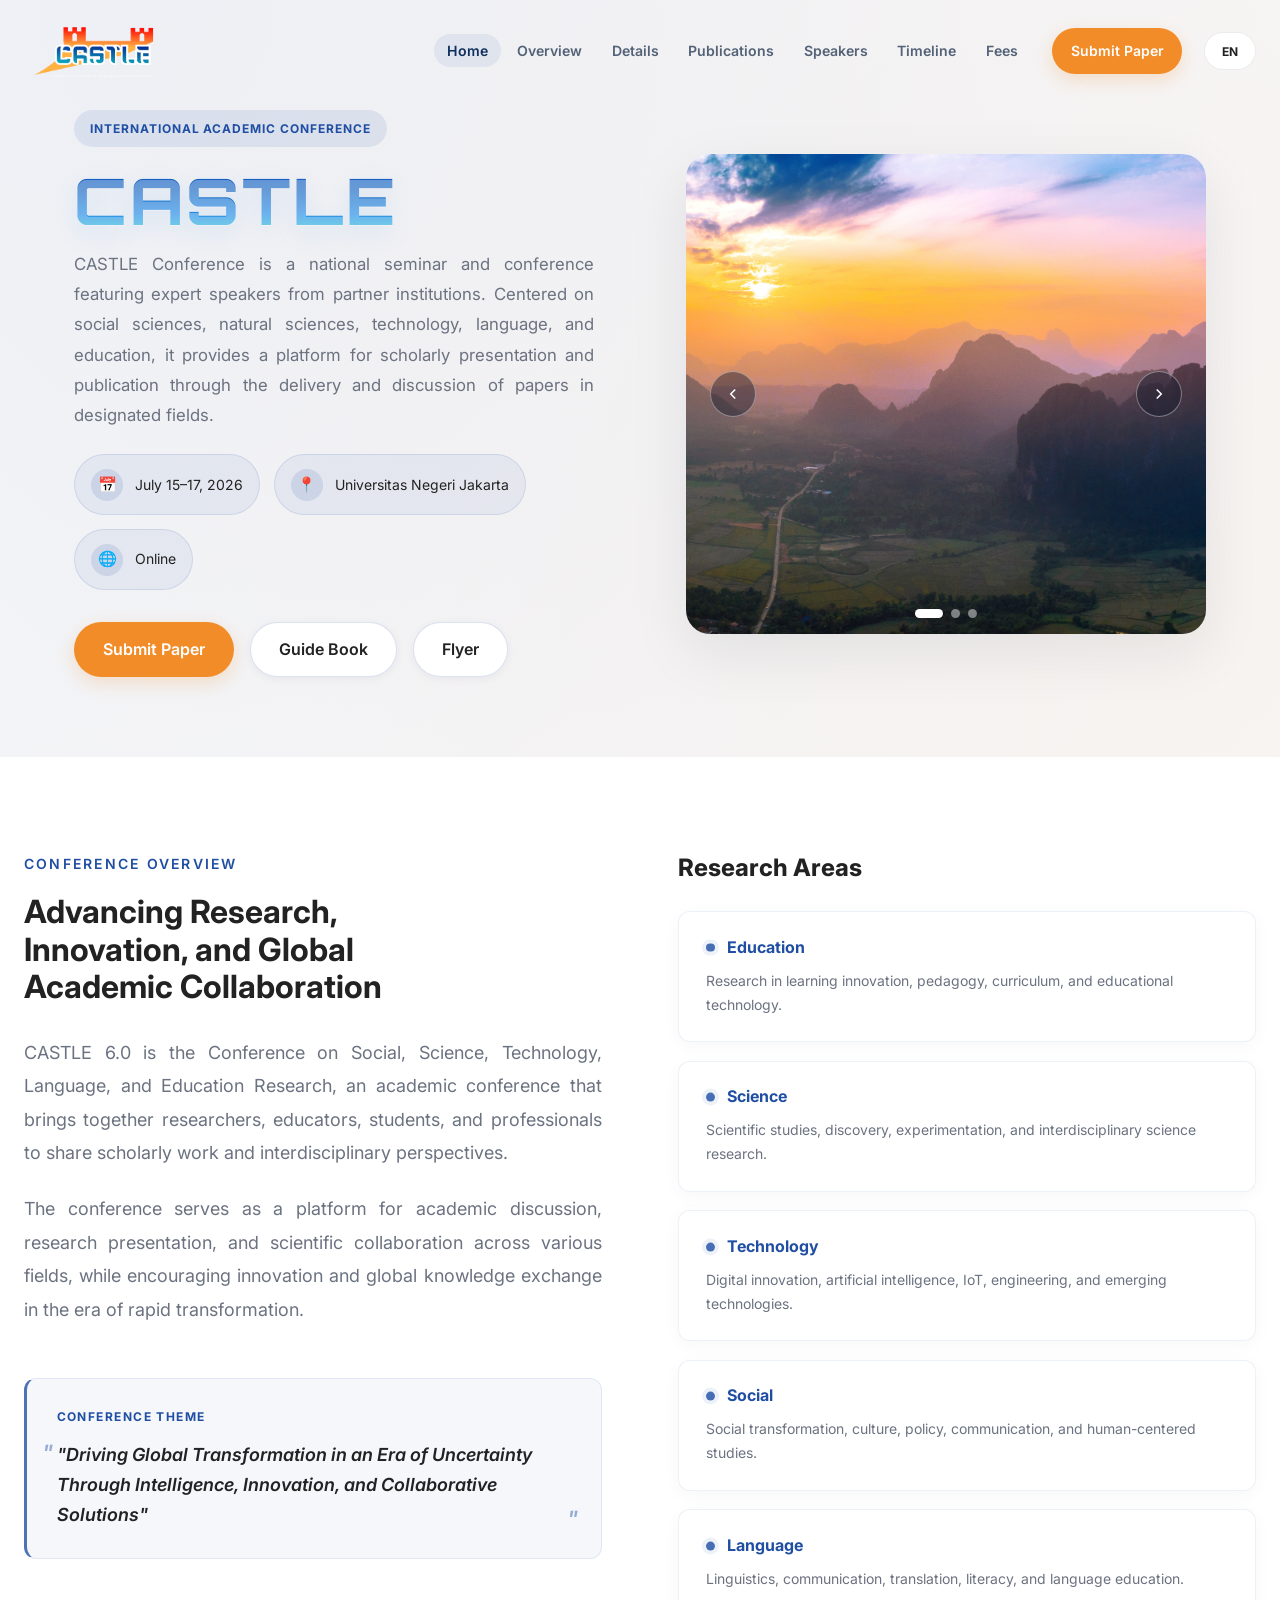
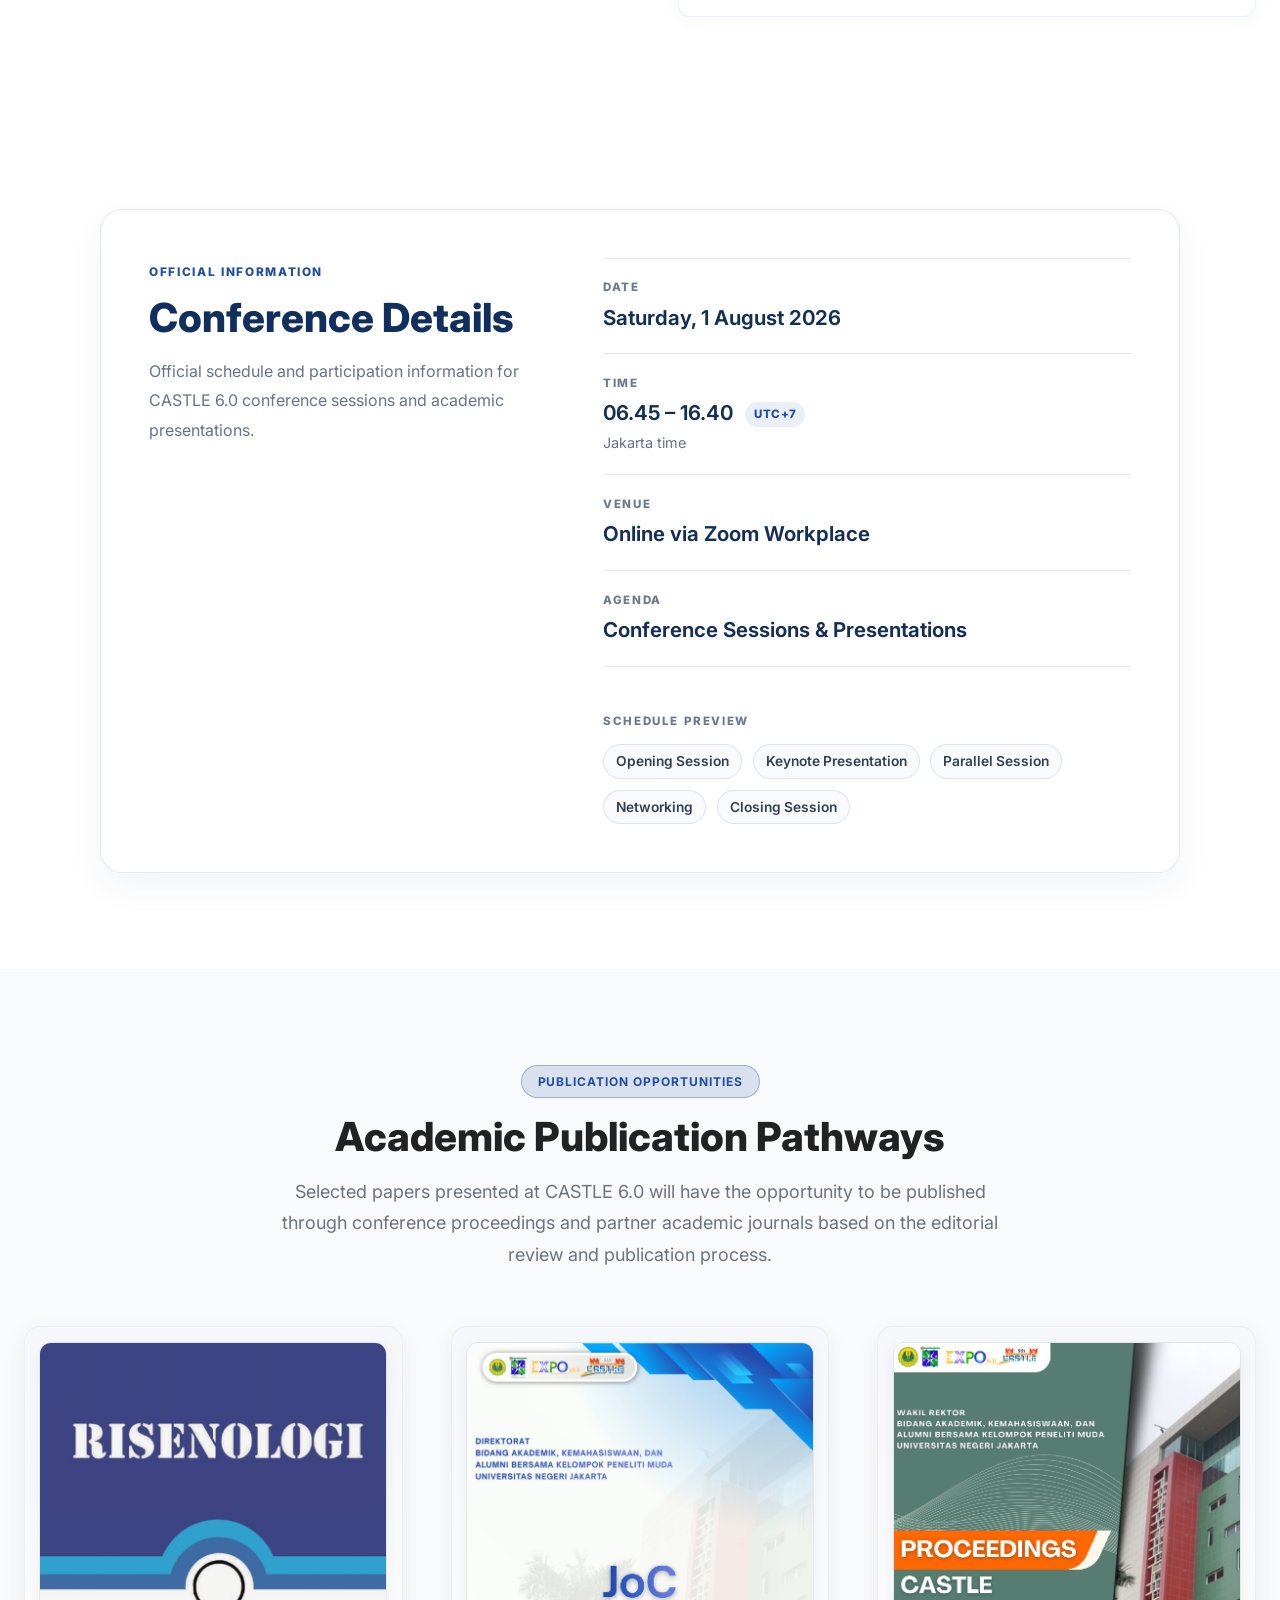
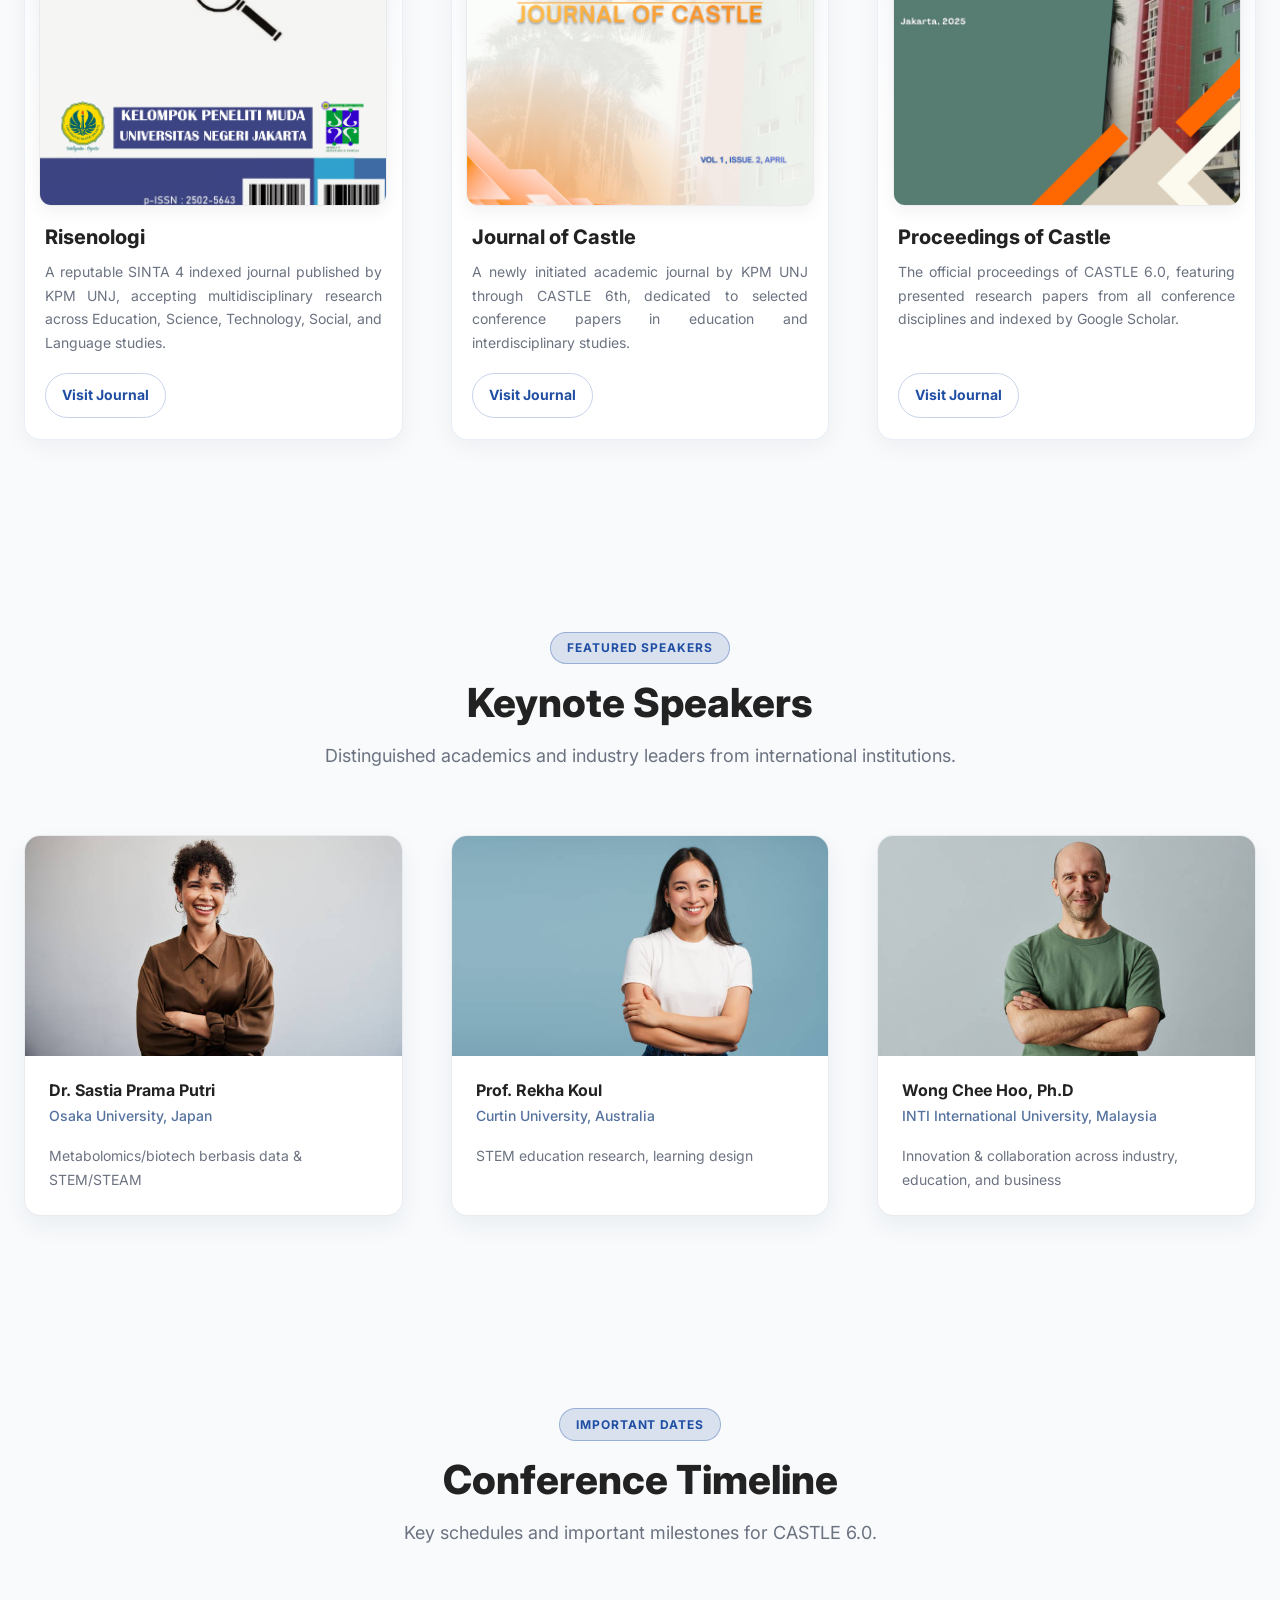
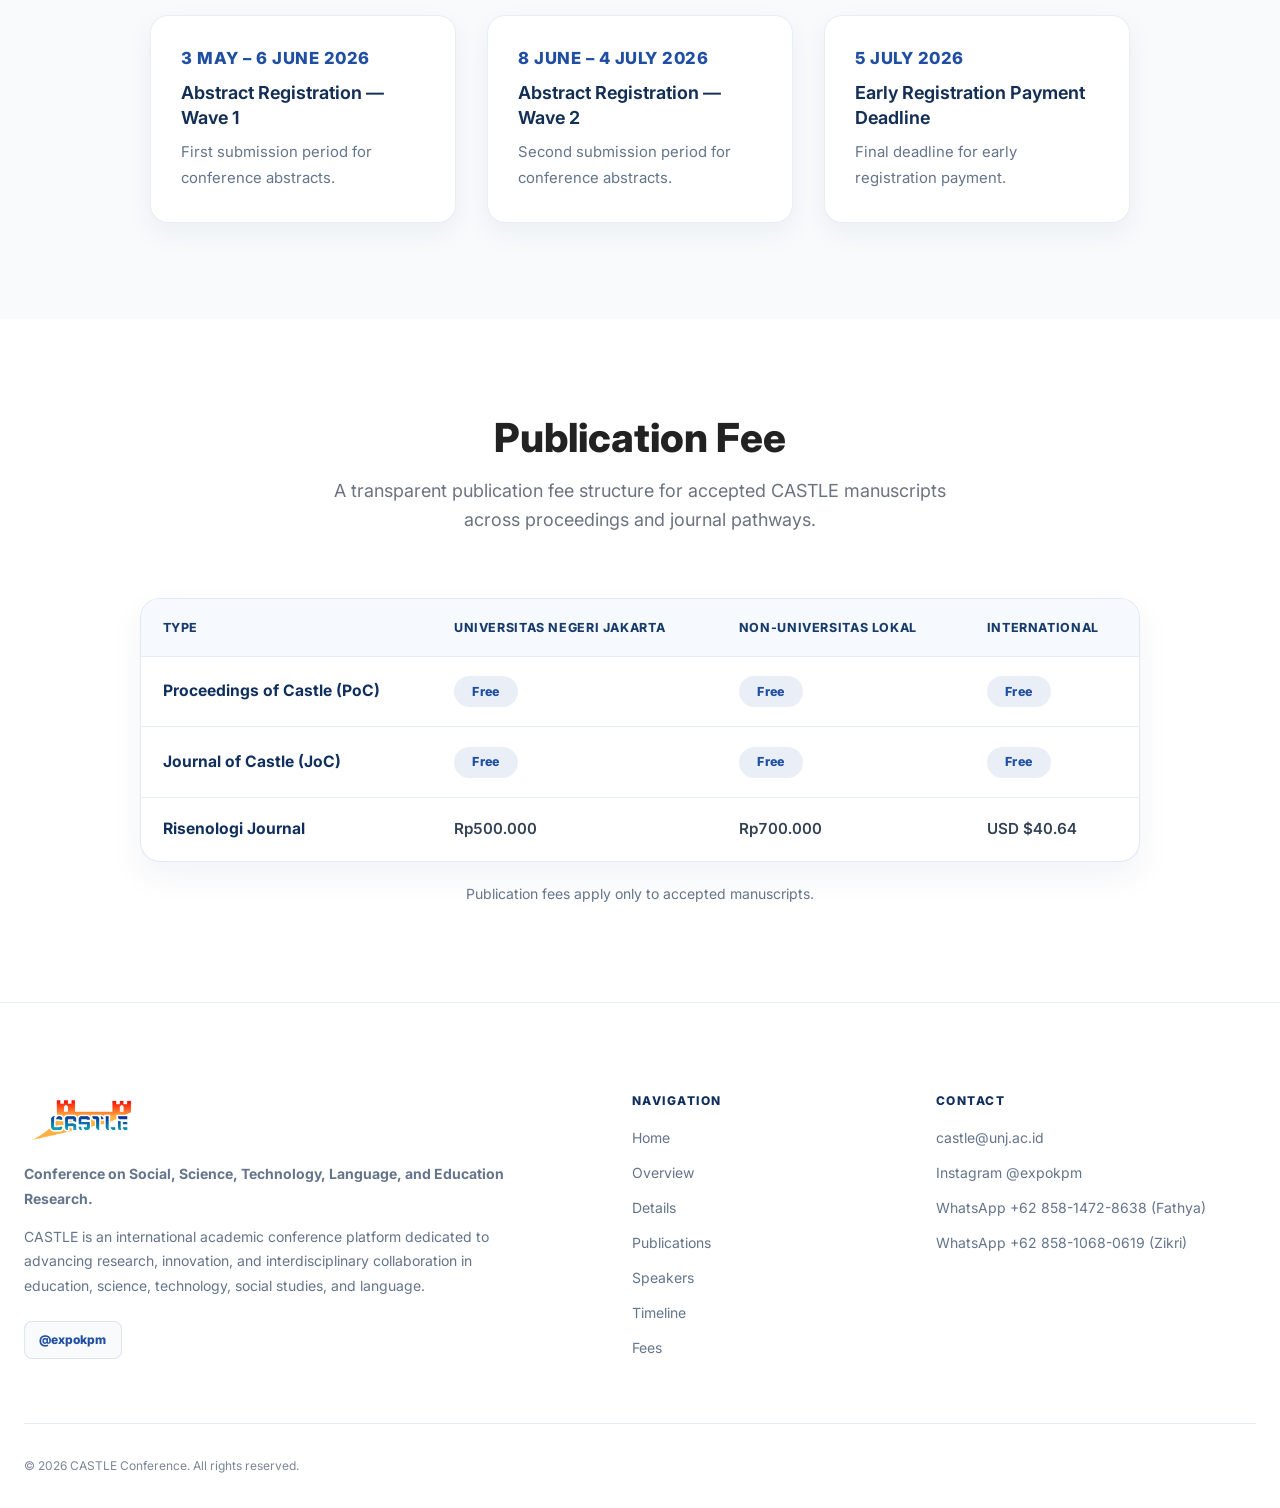
==== index.html @ 843bc326 "footer" ====
<!DOCTYPE html>
<html lang="id">
<head>
  <meta charset="UTF-8" />
  <meta name="viewport" content="width=device-width, initial-scale=1.0" />
  <meta name="description" content="KPM EXPO UNJ — Pameran Karya Mahasiswa Universitas Negeri Jakarta" data-id="KPM EXPO UNJ — Pameran Karya Mahasiswa Universitas Negeri Jakarta" data-en="KPM EXPO UNJ — Student Work Exhibition at Jakarta State University" />
  <title data-id="CASTLE" data-en="CASTLE">CASTLE</title>
  <link rel="stylesheet" href="assets/css/style.css" />
  <!-- Google Fonts: Inter -->
  <link rel="preconnect" href="https://fonts.googleapis.com" />
  <link rel="preconnect" href="https://fonts.gstatic.com" crossorigin />
  <link href="https://fonts.googleapis.com/css2?family=Inter:wght@300;400;500;600;700;800;900&display=swap" rel="stylesheet" />
  <link href="https://fonts.googleapis.com/css2?family=Orbitron:wght@600;700;800&display=swap" rel="stylesheet">
</head>
<body>

  <!-- ==============================
       NAVBAR
  ============================== -->
  <nav class="navbar" id="navbar">
    <div class="container nav-container">
      <a href="#home" class="nav-logo">
        <img src="assets/images/CASTLE.png" alt="CASTLE Logo" class="nav-logo-img" />
      </a>

      <ul class="nav-links" id="navLinks">
        <li><a href="#home" class="nav-link active">Home</a></li>
        <li><a href="#about" class="nav-link">Overview</a></li>
        <li><a href="#conference" class="nav-link">Details</a></li>
        <li><a href="#publication" class="nav-link">Publications</a></li>
        <li><a href="#speakers" class="nav-link">Speakers</a></li>
        <li><a href="#timeline" class="nav-link">Timeline</a></li>
        <li><a href="#fee" class="nav-link">Fees</a></li>
      </ul>

      <a href="https://docs.google.com/forms/d/e/1FAIpQLScqRiktt5jsENc5pPTQ9DQu8Id-3bq5mSCtQRD8NSwom6I1XQ/viewform" target="_blank" rel="noopener noreferrer" class="btn btn-primary nav-cta">Submit Paper</a>
      <button id="lang-toggle" class="lang-toggle" type="button" aria-label="Switch language">EN</button>

      <!-- Hamburger for mobile -->
      <button class="hamburger" id="hamburger" aria-label="Toggle menu">
        <span></span>
        <span></span>
        <span></span>
      </button>
    </div>
  </nav>

  <!-- ==============================
       HERO SECTION
  ============================== -->
  <section class="hero" id="home">
    <div class="container hero-container">
      <div class="hero-content" data-aos="fade-up">
        <span class="hero-badge">International Academic Conference</span>
        <h1 class="hero-title castle-logo-text">CASTLE</h1>
        <p class="hero-subtitle">CASTLE Conference is a national seminar and conference featuring expert speakers from partner institutions. Centered on social sciences, natural sciences, technology, language, and education, it provides a platform for scholarly presentation and publication through the delivery and discussion of papers in designated fields.</p>

        <div class="hero-meta">
          <div class="hero-meta-item"><span class="hero-meta-icon">📅</span><span>July 15–17, 2026</span></div>
          <div class="hero-meta-item"><span class="hero-meta-icon">📍</span><span>Universitas Negeri Jakarta</span></div>
          <div class="hero-meta-item"><span class="hero-meta-icon">🌐</span><span>Online</span></div>
        </div>

        <div class="hero-actions">
          <a href="https://docs.google.com/forms/d/e/1FAIpQLScqRiktt5jsENc5pPTQ9DQu8Id-3bq5mSCtQRD8NSwom6I1XQ/viewform" class="btn btn-primary btn-lg">Submit Paper</a>
          <a href="https://drive.google.com/drive/folders/1xR1nL5bZ90DsMQbTSslLKQr2Mi-d5Nf9" class="btn btn-secondary btn-lg">Guide Book</a>
          <a href="assets/images/flyer.jpeg" target="_blank" class="btn btn-secondary btn-lg">Flyer</a>
        </div>
      </div>

      <div class="hero-visual" data-aos="fade-up">
        <div class="hero-slider">
          <div class="hero-slider-track">
            <div class="hero-slide active"><img src="assets/images/pic 1.JPG" alt="Conference highlight 1"></div>
            <div class="hero-slide"><img src="assets/images/pic 2.JPG" alt="Conference highlight 2"></div>
            <div class="hero-slide"><img src="assets/images/pic 3.JPG" alt="Conference highlight 3"></div>
          </div>
          <button class="hero-slider-btn hero-slider-btn--prev" type="button" aria-label="Previous slide">
            <svg width="18" height="18" viewBox="0 0 24 24" fill="none" stroke="currentColor" stroke-width="2"><path d="M15 18l-6-6 6-6"/></svg>
          </button>
          <button class="hero-slider-btn hero-slider-btn--next" type="button" aria-label="Next slide">
            <svg width="18" height="18" viewBox="0 0 24 24" fill="none" stroke="currentColor" stroke-width="2"><path d="M9 18l6-6-6-6"/></svg>
          </button>

          <div class="hero-gallery-dots" aria-label="Pilih slide">
            <button class="active" type="button" aria-label="Tampilkan slide 1"></button>
            <button type="button" aria-label="Tampilkan slide 2"></button>
            <button type="button" aria-label="Tampilkan slide 3"></button>
          </div>
        </div>
      </div>
    </div>
  </section>

  <!-- ==============================
       CONFERENCE OVERVIEW SECTION
  ============================== -->
  <section class="conference-overview" id="about">
    <div class="container overview-container">
      <div class="overview-content" data-aos="fade-up">
        <span class="overview-label">Conference Overview</span>
        <h2 class="overview-title">Advancing Research, Innovation, and Global Academic Collaboration</h2>

        <div class="overview-description">
          <p>CASTLE 6.0 is the Conference on Social, Science, Technology, Language, and Education Research, an academic conference that brings together researchers, educators, students, and professionals to share scholarly work and interdisciplinary perspectives.</p>
          <p>The conference serves as a platform for academic discussion, research presentation, and scientific collaboration across various fields, while encouraging innovation and global knowledge exchange in the era of rapid transformation.</p>
        </div>

        <div class="theme-block">
          <h3 class="theme-label">Conference Theme</h3>
          <blockquote class="theme-quote">"Driving Global Transformation in an Era of Uncertainty Through Intelligence, Innovation, and Collaborative Solutions"</blockquote>
        </div>
      </div>

      <div class="overview-highlights" data-aos="fade-up">
        <h3 class="highlights-title">Research Areas</h3>
        <div class="research-cards">
          <div class="research-card">
            <h4>Education</h4>
            <p>Research in learning innovation, pedagogy, curriculum, and educational technology.</p>
          </div>
          <div class="research-card">
            <h4>Science</h4>
            <p>Scientific studies, discovery, experimentation, and interdisciplinary science research.</p>
          </div>
          <div class="research-card">
            <h4>Technology</h4>
            <p>Digital innovation, artificial intelligence, IoT, engineering, and emerging technologies.</p>
          </div>
          <div class="research-card">
            <h4>Social</h4>
            <p>Social transformation, culture, policy, communication, and human-centered studies.</p>
          </div>
          <div class="research-card">
            <h4>Language</h4>
            <p>Linguistics, communication, translation, literacy, and language education.</p>
          </div>
        </div>
      </div>
    </div>
  </section>


  <!-- ==============================
       CONFERENCE DETAILS SECTION
  ============================== -->
  <section class="conference-info" id="conference">
    <div class="container">
      <div class="conference-panel" data-aos="fade-up">
        <div class="conference-panel-intro">
          <span class="conference-kicker">Official Information</span>
          <h2 class="section-title">Conference Details</h2>
          <p class="conference-description">Official schedule and participation information for CASTLE 6.0 conference sessions and academic presentations.</p>
        </div>

        <div class="conference-panel-details">
          <div class="conference-detail-list">
            <div class="conference-detail-item">
              <span class="conference-detail-label">Date</span>
              <p class="conference-detail-value">Saturday, 1 August 2026</p>
            </div>
            <div class="conference-detail-item">
              <span class="conference-detail-label">Time</span>
              <p class="conference-detail-value">06.45 – 16.40 <span class="timezone-badge">UTC+7</span></p>
              <p class="conference-detail-meta">Jakarta time</p>
            </div>
            <div class="conference-detail-item">
              <span class="conference-detail-label">Venue</span>
              <p class="conference-detail-value">Online via Zoom Workplace</p>
            </div>
            <div class="conference-detail-item">
              <span class="conference-detail-label">Agenda</span>
              <p class="conference-detail-value">Conference Sessions &amp; Presentations</p>
            </div>
          </div>

          <div class="schedule-preview" aria-label="Schedule preview">
            <span class="schedule-preview-label">Schedule Preview</span>
            <ul>
              <li>Opening Session</li>
              <li>Keynote Presentation</li>
              <li>Parallel Session</li>
              <li>Networking</li>
              <li>Closing Session</li>
            </ul>
          </div>
        </div>
      </div>
    </div>
  </section>

  <!-- ==============================
       PUBLICATION OPPORTUNITIES SECTION
  ============================== -->
  <section class="publication-section" id="publication">
    <div class="container">
      <div class="section-header publication-header" data-aos="fade-up">
        <span class="section-tag">Publication Opportunities</span>
        <h2 class="section-title">Academic Publication Pathways</h2>
        <p class="section-desc">Selected papers presented at CASTLE 6.0 will have the opportunity to be published through conference proceedings and partner academic journals based on the editorial review and publication process.</p>
      </div>

      <div class="publication-grid" data-aos="fade-up">
        <a href="https://journal.unj.ac.id/unj/index.php/risenologi" target="_blank" rel="noopener noreferrer" class="journal-card-link" aria-label="Visit Risenologi journal">
          <article class="publication-card">
            <div class="publication-image">
              <img src="assets/images/risenologi.png" alt="Risenologi journal poster">
            </div>
            <div class="publication-body">
              <h3>Risenologi</h3>
              <p>A reputable SINTA 4 indexed journal published by KPM UNJ, accepting multidisciplinary research across Education, Science, Technology, Social, and Language studies.</p>
              <span class="publication-link">Visit Journal</span>
            </div>
          </article>
        </a>

        <a href="https://journal.unj.ac.id/unj/index.php/jcu" target="_blank" rel="noopener noreferrer" class="journal-card-link" aria-label="Visit Journal of Castle">
          <article class="publication-card">
            <div class="publication-image">
              <img src="assets/images/joc.png" alt="Journal of Castle poster">
            </div>
            <div class="publication-body">
              <h3>Journal of Castle</h3>
              <p>A newly initiated academic journal by KPM UNJ through CASTLE 6th, dedicated to selected conference papers in education and interdisciplinary studies.</p>
              <span class="publication-link">Visit Journal</span>
            </div>
          </article>
        </a>

        <a href="https://journal.unj.ac.id/unj/index.php/castle" target="_blank" rel="noopener noreferrer" class="journal-card-link" aria-label="Visit Proceedings of Castle">
          <article class="publication-card">
            <div class="publication-image">
              <img src="assets/images/poc.png" alt="Proceedings of Castle poster">
            </div>
            <div class="publication-body">
              <h3>Proceedings of Castle</h3>
              <p>The official proceedings of CASTLE 6.0, featuring presented research papers from all conference disciplines and indexed by Google Scholar.</p>
              <span class="publication-link">Visit Journal</span>
            </div>
          </article>
        </a>
      </div>
    </div>
  </section>

  <!-- ==============================
       SPEAKERS SECTION
  ============================== -->
  <section class="speakers" id="speakers">
    <div class="container">
      <div class="section-header" data-aos="fade-up">
        <span class="section-tag">Featured Speakers</span>
        <h2 class="section-title">Keynote Speakers</h2>
        <p class="section-desc">Distinguished academics and industry leaders from international institutions.</p>
      </div>

      <div class="speakers-grid" data-aos="fade-up">
        <article class="speaker-card">
          <div class="speaker-media">
            <img src="assets/images/orang1.jpg" alt="Dr. Sastia Prama Putri portrait" />
          </div>
          <div class="speaker-body">
            <h4 class="speaker-name">Dr. Sastia Prama Putri</h4>
            <p class="speaker-institution">Osaka University, Japan</p>
            <p class="speaker-topic">Metabolomics/biotech berbasis data &amp; STEM/STEAM</p>
          </div>
        </article>

        <article class="speaker-card">
          <div class="speaker-media">
            <img src="assets/images/orang2.jpg" alt="Prof. Rekha Koul portrait" />
          </div>
          <div class="speaker-body">
            <h4 class="speaker-name">Prof. Rekha Koul</h4>
            <p class="speaker-institution">Curtin University, Australia</p>
            <p class="speaker-topic">STEM education research, learning design</p>
          </div>
        </article>

        <article class="speaker-card">
          <div class="speaker-media">
            <img src="assets/images/orang3.jpg" alt="Wong Chee Hoo, Ph.D portrait" />
          </div>
          <div class="speaker-body">
            <h4 class="speaker-name">Wong Chee Hoo, Ph.D</h4>
            <p class="speaker-institution">INTI International University, Malaysia</p>
            <p class="speaker-topic">Innovation &amp; collaboration across industry, education, and business</p>
          </div>
        </article>
      </div>
    </div>
  </section>


  <!-- ==============================
       TIMELINE SECTION
  ============================== -->
  <section class="timeline-section" id="timeline">
    <div class="container">
      <div class="section-header" data-aos="fade-up">
        <span class="section-tag">Important Dates</span>
        <h2 class="section-title">Conference Timeline</h2>
        <p class="section-desc">Key schedules and important milestones for CASTLE 6.0.</p>
      </div>

      <div class="timeline-simple" data-aos="fade-up">
        <article class="timeline-item">
          <p class="timeline-date">3 May – 6 June 2026</p>
          <h4>Abstract Registration — Wave 1</h4>
          <p class="timeline-description">First submission period for conference abstracts.</p>
        </article>
        <article class="timeline-item">
          <p class="timeline-date">8 June – 4 July 2026</p>
          <h4>Abstract Registration — Wave 2</h4>
          <p class="timeline-description">Second submission period for conference abstracts.</p>
        </article>
        <article class="timeline-item">
          <p class="timeline-date">5 July 2026</p>
          <h4>Early Registration Payment Deadline</h4>
          <p class="timeline-description">Final deadline for early registration payment.</p>
        </article>
      </div>
    </div>
  </section>

  <!-- ==============================
       FEE SECTION
  ============================== -->
  <section class="fee-section" id="fee">
    <div class="container">
      <div class="section-header" data-aos="fade-up">
        <h2 class="section-title">Publication Fee</h2>
        <p class="section-desc">A transparent publication fee structure for accepted CASTLE manuscripts across proceedings and journal pathways.</p>
      </div>

      <div class="publication-fee-table-wrap" data-aos="fade-up">
        <table class="publication-fee-table">
          <thead>
            <tr>
              <th scope="col">Type</th>
              <th scope="col">Universitas Negeri Jakarta</th>
              <th scope="col">Non-Universitas Lokal</th>
              <th scope="col">International</th>
            </tr>
          </thead>
          <tbody>
            <tr>
              <th scope="row">Proceedings of Castle (PoC)</th>
              <td><span class="fee-badge">Free</span></td>
              <td><span class="fee-badge">Free</span></td>
              <td><span class="fee-badge">Free</span></td>
            </tr>
            <tr>
              <th scope="row">Journal of Castle (JoC)</th>
              <td><span class="fee-badge">Free</span></td>
              <td><span class="fee-badge">Free</span></td>
              <td><span class="fee-badge">Free</span></td>
            </tr>
            <tr>
              <th scope="row">Risenologi Journal</th>
              <td class="fee-amount">Rp500.000</td>
              <td class="fee-amount">Rp700.000</td>
              <td class="fee-amount">USD $40.64</td>
            </tr>
          </tbody>
        </table>
      </div>

      <div class="fee-grid" data-aos="fade-up" hidden>
        <div class="fee-card">
          <h3>Author Package</h3>
          <div class="fee-price">$299</div>
          <ul class="fee-benefits">
            <li>✓ Paper submission</li>
            <li>✓ Presentation (oral or poster)</li>
            <li>✓ Conference materials</li>
            <li>✓ Certificate of attendance</li>
            <li>✓ Networking access</li>
            <li>✓ Publication consideration</li>
          </ul>
          <a href="#submit" class="btn btn-primary btn-full-width">Register as Author</a>
        </div>
        <div class="fee-card featured">
          <h3>Participant Package</h3>
          <div class="fee-price">$149</div>
          <ul class="fee-benefits">
            <li>✓ Full conference access</li>
            <li>✓ All sessions and workshops</li>
            <li>✓ Conference materials</li>
            <li>✓ Certificate of attendance</li>
            <li>✓ Networking opportunities</li>
            <li>✓ Lunch & refreshments</li>
          </ul>
          <a href="#submit" class="btn btn-primary btn-full-width">Register as Participant</a>
        </div>
      </div>

      <p class="fee-note" data-aos="fade-up">Publication fees apply only to accepted manuscripts.</p>
    </div>
  </section>

  <!-- ==============================
       FOOTER
  ============================== -->
  <footer class="footer">
    <div class="container">
      <div class="footer-grid">
        <div class="footer-brand">
          <a href="#home" class="nav-logo">
            <img src="assets/images/CASTLE.png" alt="CASTLE Logo" class="footer-logo" />
          </a>
          <p class="footer-tagline">Conference on Social, Science, Technology, Language, and Education Research.</p>
          <p>CASTLE is an international academic conference platform dedicated to advancing research, innovation, and interdisciplinary collaboration in education, science, technology, social studies, and language.</p>
          <div class="footer-socials">
            <a href="https://www.instagram.com/expokpm/" target="_blank" rel="noopener noreferrer" class="footer-social" aria-label="CASTLE Instagram">@expokpm</a>
          </div>
        </div>

        <div class="footer-col">
          <h4>Navigation</h4>
          <ul>
            <li><a href="#home">Home</a></li>
            <li><a href="#about">Overview</a></li>
            <li><a href="#conference">Details</a></li>
            <li><a href="#publication">Publications</a></li>
            <li><a href="#speakers">Speakers</a></li>
            <li><a href="#timeline">Timeline</a></li>
            <li><a href="#fee">Fees</a></li>
          </ul>
        </div>

        <div class="footer-col">
          <h4>Contact</h4>
          <ul>
            <li><a href="mailto:castle@unj.ac.id">castle@unj.ac.id</a></li>
            <li><a href="https://www.instagram.com/expokpm/" target="_blank" rel="noopener noreferrer">Instagram @expokpm</a></li>
            <li><a href="https://wa.me/6285814728638" target="_blank" rel="noopener noreferrer">WhatsApp +62 858-1472-8638 (Fathya)</a></li>
            <li><a href="https://wa.me/6285810680619" target="_blank" rel="noopener noreferrer">WhatsApp +62 858-1068-0619 (Zikri)</a></li>
          </ul>
        </div>
      </div>

      <div class="footer-bottom">
        <p>&copy; 2026 CASTLE Conference. All rights reserved.</p>
      </div>
    </div>
  </footer>

  <script src="assets/js/main.js"></script>
</body>
</html>
---- assets/css/style.css ----
/* ============================================================
   CASTLE Conference 6.0 — style.css
   Clean Modern Light Theme
   Optimized & Cleaned Version
   ============================================================ */

/* ─────────────────────────────────────────────────────────
   DESIGN TOKENS (CSS Variables)
   ───────────────────────────────────────────────────────── */
:root {
  /* Colors */
  --clr-bg-primary: #ffffff;
  --clr-bg-secondary: #E6D8B8;
  --clr-bg-card: #ffffff;

  --clr-text-primary: #222222;
  --clr-text-secondary: #6B7280;
  --clr-text-muted: #9CA3AF;

  --clr-border: rgba(0, 0, 0, 0.08);

  /* Brand Palette */
  --clr-primary: #1F4EA3;
  --clr-secondary: #6C7BD9;
  --clr-accent: #F28C28;
  --clr-accent-light: #F2C66D;

  /* Gradients */
  --gradient-brand: linear-gradient(135deg, #1F4EA3, #6C7BD9);
  --gradient-accent: linear-gradient(90deg, #F28C28, #F2C66D);

  /* Typography */
  --font-base: 'Inter', system-ui, sans-serif;
  --fs-xs: 0.75rem;
  --fs-sm: 0.875rem;
  --fs-md: 1rem;
  --fs-lg: 1.125rem;
  --fs-xl: 1.25rem;
  --fs-2xl: 1.5rem;
  --fs-3xl: 2rem;
  --fs-4xl: 2.5rem;
  --fs-5xl: 3.5rem;

  /* Spacing */
  --space-xs: 0.5rem;
  --space-sm: 0.75rem;
  --space-md: 1rem;
  --space-lg: 1.5rem;
  --space-xl: 2rem;
  --space-2xl: 3rem;
  --space-3xl: 4rem;
  --space-4xl: 6rem;

  /* Layout */
  --container-max: 1280px;
  --container-pad: 1.5rem;

  /* Borders & Radius */
  --radius-sm: 8px;
  --radius-md: 12px;
  --radius-lg: 16px;
  --radius-xl: 24px;
  --radius-full: 9999px;

  /* Transitions */
  --transition-fast: 160ms ease;
  --transition-base: 260ms ease;

  /* Shadows */
  --shadow-sm: 0 2px 10px rgba(15, 23, 42, 0.05);
  --shadow-md: 0 8px 28px rgba(15, 23, 42, 0.08);
  --shadow-lg: 0 16px 38px rgba(15, 23, 42, 0.1);
}

/* ─────────────────────────────────────────────────────────
   GLOBAL STYLES
   ───────────────────────────────────────────────────────── */
*,
*::before,
*::after {
  box-sizing: border-box;
  margin: 0;
  padding: 0;
}

html {
  scroll-behavior: smooth;
  scroll-padding-top: 90px;
}

body {
  font-family: var(--font-base);
  font-size: var(--fs-md);
  color: var(--clr-text-primary);
  background:
    radial-gradient(circle at 8% 0%, rgba(31, 78, 163, 0.08) 0%, transparent 34%),
    radial-gradient(circle at 95% 10%, rgba(242, 140, 40, 0.06) 0%, transparent 30%),
    var(--clr-bg-primary);
  line-height: 1.6;
  -webkit-font-smoothing: antialiased;
  overflow-x: hidden;
}

img {
  display: block;
  max-width: 100%;
}

a {
  text-decoration: none;
  color: inherit;
}

ul {
  list-style: none;
}

button {
  cursor: pointer;
  font-family: inherit;
}

.container {
  width: 100%;
  max-width: var(--container-max);
  margin-inline: auto;
  padding-inline: var(--container-pad);
}

.gradient-text {
  background: var(--gradient-accent);
  -webkit-background-clip: text;
  -webkit-text-fill-color: transparent;
  background-clip: text;
}

/* ─────────────────────────────────────────────────────────
   BUTTONS
   ───────────────────────────────────────────────────────── */
.btn {
  display: inline-flex;
  align-items: center;
  gap: 8px;
  padding: 0.65rem 1.25rem;
  border-radius: var(--radius-full);
  font-size: var(--fs-sm);
  font-weight: 600;
  border: 1px solid transparent;
  transition: transform var(--transition-base), box-shadow var(--transition-base), filter var(--transition-fast);
  white-space: nowrap;
}

.btn-primary {
  background: var(--clr-accent);
  color: #fff;
  box-shadow: 0 6px 18px rgba(242, 140, 40, 0.22);
}

.btn-primary:hover {
  transform: translateY(-2px);
  box-shadow: 0 12px 24px rgba(242, 140, 40, 0.24);
  filter: saturate(1.04);
}

.btn-secondary {
  background: #fff;
  color: var(--clr-text-primary);
  border: 1px solid rgba(31, 78, 163, 0.16);
  box-shadow: var(--shadow-sm);
}

.btn-secondary:hover {
  transform: translateY(-2px);
  box-shadow: var(--shadow-md);
  background: #f7f9ff;
}

.btn-lg {
  padding: 0.85rem 1.75rem;
  font-size: var(--fs-md);
}

.btn-full-width {
  width: 100%;
  justify-content: center;
  display: flex;
  margin-bottom: 0;
}

/* ─────────────────────────────────────────────────────────
   SECTION HEADERS & TYPOGRAPHY
   ───────────────────────────────────────────────────────── */
.section-header {
  text-align: center;
  margin-bottom: var(--space-3xl);
}

.section-tag {
  display: inline-block;
  padding: 0.35rem 1rem;
  border-radius: var(--radius-full);
  background: rgba(31, 78, 163, 0.14);
  border: 1px solid rgba(31, 78, 163, 0.35);
  color: var(--clr-primary);
  font-size: var(--fs-xs);
  font-weight: 700;
  letter-spacing: 0.08em;
  text-transform: uppercase;
  margin-bottom: var(--space-md);
}

.section-title {
  font-size: clamp(var(--fs-3xl), 4vw, var(--fs-4xl));
  font-weight: 800;
  line-height: 1.15;
  color: var(--clr-text-primary);
  margin-bottom: var(--space-md);
}

.section-desc {
  font-size: var(--fs-lg);
  color: var(--clr-text-secondary);
  max-width: 640px;
  margin-inline: auto;
}

/* ─────────────────────────────────────────────────────────
   NAVBAR
   ───────────────────────────────────────────────────────── */
.navbar {
  position: fixed;
  top: 0;
  left: 0;
  width: 100%;
  z-index: 1000;
  background: transparent;
  border-bottom: 1px solid transparent;
  padding: 1rem 0;
  transition: background var(--transition-base), border-color var(--transition-base), box-shadow var(--transition-base), padding var(--transition-base);
}

.navbar.scrolled {
  background: rgba(255, 255, 255, 0.94);
  border-bottom: 1px solid rgba(31, 78, 163, 0.1);
  box-shadow: 0 10px 26px rgba(15, 47, 95, 0.07);
  backdrop-filter: blur(10px);
  -webkit-backdrop-filter: blur(10px);
  padding: 0.7rem 0;
}

.nav-container {
  display: flex;
  align-items: center;
  gap: 1.35rem;
}

.nav-logo {
  display: flex;
  align-items: center;
  gap: 10px;
  flex-shrink: 0;
}

.nav-logo-img {
  height: 70px;
  width: auto;
  display: block;
}

.nav-links {
  display: flex;
  align-items: center;
  gap: 0.2rem;
  margin-left: auto;
}

.nav-link {
  position: relative;
  padding: 0.5rem 0.82rem;
  border-radius: var(--radius-full);
  font-size: 0.88rem;
  font-weight: 600;
  color: #536277;
  transition: color var(--transition-fast), background var(--transition-fast), transform var(--transition-fast);
}

.nav-link:hover,
.nav-link.active {
  color: #102f5e;
  background: rgba(31, 78, 163, 0.08);
}

.nav-link:hover {
  transform: translateY(-1px);
}

.nav-cta {
  flex-shrink: 0;
  padding-inline: 1.1rem;
}

.lang-toggle {
  display: inline-flex;
  align-items: center;
  justify-content: center;
  min-width: 52px;
  height: 38px;
  padding: 0 12px;
  border: 1px solid var(--clr-border);
  border-radius: var(--radius-full);
  background: #fff;
  color: var(--clr-text-primary);
  font-size: var(--fs-xs);
  font-weight: 700;
  letter-spacing: 0.04em;
  transition: transform var(--transition-fast), box-shadow var(--transition-fast), border-color var(--transition-fast);
}

.lang-toggle:hover {
  transform: translateY(-1px);
  border-color: rgba(31, 78, 163, 0.45);
  box-shadow: var(--shadow-sm);
}

.hamburger {
  display: none;
  flex-direction: column;
  gap: 5px;
  background: none;
  border: none;
  margin-left: auto;
  padding: 4px;
}

.hamburger span {
  display: block;
  width: 22px;
  height: 2px;
  background: var(--clr-text-primary);
  border-radius: 2px;
  transition: all var(--transition-base);
}

/* ─────────────────────────────────────────────────────────
   HERO SECTION
   ───────────────────────────────────────────────────────── */
.hero {
  padding-top: 110px;
  padding-bottom: calc(var(--space-4xl) - 1rem);
}

.hero-container {
  display: grid;
  grid-template-columns: minmax(0, 1.1fr) minmax(0, 1fr);
  gap: 2.5rem;
  align-items: center;
  max-width: 1180px;
}

.hero-content {
  max-width: 540px;
}

.hero-badge {
  display: inline-flex;
  align-items: center;
  padding: 0.55rem 1rem;
  border-radius: 999px;
  background: rgba(31, 78, 163, 0.1);
  color: var(--clr-primary);
  font-size: var(--fs-xs);
  font-weight: 700;
  letter-spacing: 0.08em;
  text-transform: uppercase;
  margin-bottom: 1.3rem;
}

.hero-title {
  font-size: clamp(3.5rem, 5vw, 4.8rem);
  font-weight: 900;
  line-height: 1.02;
  margin-bottom: 1rem;
}

.castle-logo-text {
  font-family: 'Orbitron', sans-serif;
  font-weight: 800;
  letter-spacing: 0.04em;

  background: linear-gradient(
    180deg,
    #0d54c0 0%,
    #1565C0 35%,
    #1E88E5 70%,
    #26C6DA 100%
  );

  -webkit-background-clip: text;
  -webkit-text-fill-color: transparent;
  background-clip: text;

  display: inline-block;

  text-shadow:
    0 1px 0 rgba(255,255,255,0.35),
    0 8px 24px rgba(30,136,229,0.12);
}

.hero-subtitle {
  max-width: 520px;
  color: var(--clr-text-secondary);
  font-size: 1.05rem;
  line-height: 1.8;
  margin-bottom: 1.5rem;

  text-align: justify;
}

.hero-meta {
  display: flex;
  flex-wrap: wrap;
  gap: 0.85rem;
  margin-bottom: 2rem;
}

.hero-meta-item {
  display: inline-flex;
  align-items: center;
  gap: 0.75rem;
  padding: 0.85rem 1rem;
  border-radius: 999px;
  background: rgba(31, 78, 163, 0.06);
  border: 1px solid rgba(31, 78, 163, 0.12);
  color: var(--clr-text-primary);
  font-size: var(--fs-sm);
}

.hero-meta-icon {
  display: inline-flex;
  align-items: center;
  justify-content: center;
  width: 32px;
  height: 32px;
  border-radius: 50%;
  background: rgba(31, 78, 163, 0.12);
  font-size: 0.95rem;
}

.hero-actions {
  display: flex;
  flex-wrap: wrap;
  align-items: center;
  gap: 1rem;
}

.hero-visual {
  display: grid;
  gap: 1.25rem;
}

.hero-slider {
  position: relative;
  min-height: 480px;
  border-radius: var(--radius-xl);
  overflow: hidden;
  background: linear-gradient(180deg, rgba(255,255,255,0.96) 0%, rgba(245,248,255,0.96) 100%);
  box-shadow: 0 20px 60px rgba(15, 23, 42, 0.08);
}

.hero-slider-track,
.hero-slide {
  position: absolute;
  inset: 0;
}

.hero-slide {
  opacity: 0;
  transition: opacity 700ms ease;
}

.hero-slide.active {
  opacity: 1;
}

.hero-slide img {
  width: 100%;
  height: 100%;
  object-fit: cover;
  background: #f8fbff;
}

.hero-slider-btn {
  position: absolute;
  top: 50%;
  z-index: 3;
  width: 46px;
  height: 46px;
  display: grid;
  place-items: center;
  border: 1px solid rgba(255, 255, 255, 0.38);
  border-radius: var(--radius-full);
  background: rgba(15, 23, 42, 0.42);
  color: #fff;
  transform: translateY(-50%);
  transition: transform var(--transition-fast), background var(--transition-fast), box-shadow var(--transition-fast);
}

.hero-slider-btn:hover {
  transform: translateY(-50%) scale(1.02);
  background: rgba(15, 23, 42, 0.65);
  box-shadow: 0 12px 28px rgba(15, 23, 42, 0.16);
}

.hero-slider-btn--prev {
  left: 1.5rem;
}

.hero-slider-btn--next {
  right: 1.5rem;
}

.hero-gallery-dots {
  position: absolute;
  left: 50%;
  bottom: var(--space-md);
  z-index: 3;
  display: flex;
  gap: 8px;
  transform: translateX(-50%);
}

.hero-gallery-dots button {
  width: 9px;
  height: 9px;
  border: 0;
  border-radius: var(--radius-full);
  background: rgba(255, 255, 255, 0.45);
  transition: all var(--transition-fast);
}

.hero-gallery-dots button.active {
  width: 28px;
  background: #fff;
}

/* ─────────────────────────────────────────────────────────
   CONFERENCE OVERVIEW SECTION
   ───────────────────────────────────────────────────────── */
.conference-overview {
  padding: var(--space-4xl) 0;
  background: #fff;
}

.overview-container {
  display: grid;
  grid-template-columns: 1fr 1fr;
  gap: clamp(var(--space-3xl), 6vw, 5.5rem);
  align-items: start;
}

.overview-content {
  max-width: 640px;
}

.overview-label {
  display: block;
  font-size: var(--fs-sm);
  color: var(--clr-primary);
  font-weight: 600;
  letter-spacing: 0.16em;
  margin-bottom: 1.1rem;
  text-transform: uppercase;
}

.overview-title {
  font-size: clamp(var(--fs-2xl), 3vw, var(--fs-3xl));
  font-weight: 700;
  color: var(--clr-text-primary);
  margin-bottom: 1.85rem;
  line-height: 1.18;
  max-width: 11.5em;
}

.overview-description p {
  font-size: var(--fs-lg);
  color: var(--clr-text-secondary);
  line-height: 1.86;
  margin-bottom: 1.4rem;
  max-width: 60ch;
  text-align: justify;
}

.overview-description p:last-child {
  margin-bottom: 0;
}

.theme-block {
  margin-top: 3.25rem;
  padding: 1.75rem 1.85rem;
  background: rgba(31, 78, 163, 0.045);
  border: 1px solid rgba(31, 78, 163, 0.1);
  border-left: 3px solid rgba(31, 78, 163, 0.78);
  border-radius: var(--radius-md);
}

.theme-label {
  font-size: var(--fs-xs);
  font-weight: 700;
  color: var(--clr-primary);
  margin-bottom: 0.85rem;
  text-transform: uppercase;
  letter-spacing: 0.12em;
}

.theme-quote {
  font-size: var(--fs-lg);
  font-weight: 600;
  color: var(--clr-text-primary);
  font-style: italic;
  line-height: 1.68;
  margin: 0;
  position: relative;
}

.theme-quote:before {
  content: '"';
  font-size: 1.4rem;
  color: rgba(31, 78, 163, 0.45);
  position: absolute;
  left: -0.9rem;
  top: -0.35rem;
}

.theme-quote:after {
  content: '"';
  font-size: 1.4rem;
  color: rgba(31, 78, 163, 0.45);
  position: absolute;
  right: -0.45rem;
  bottom: -0.45rem;
}

.overview-highlights {
  max-width: 600px;
}

.highlights-title {
  font-size: clamp(var(--fs-xl), 2vw, var(--fs-2xl));
  font-weight: 750;
  color: var(--clr-text-primary);
  margin-bottom: 1.75rem;
  text-align: left;
  line-height: 1.25;
}

.research-cards {
  display: grid;
  grid-template-columns: 1fr;
  gap: 1.15rem;
}

.research-card {
  background: #ffffff;
  border: 1px solid rgba(31, 78, 163, 0.08);
  border-radius: var(--radius-md);
  padding: 1.55rem 1.65rem;
  box-shadow: 0 4px 18px rgba(15, 23, 42, 0.035);
  transition: transform var(--transition-base), border-color var(--transition-base), box-shadow var(--transition-base);
}

.research-card:hover {
  transform: translateY(-2px);
  border-color: rgba(31, 78, 163, 0.28);
  box-shadow: 0 12px 28px rgba(15, 23, 42, 0.08);
}

.research-card h4 {
  font-size: var(--fs-md);
  font-weight: 700;
  color: var(--clr-primary);
  margin-bottom: 0.65rem;
  position: relative;
  padding-left: 1.35rem;
  line-height: 1.35;
}

.research-card h4:before {
  content: '';
  position: absolute;
  left: 0;
  top: 50%;
  transform: translateY(-50%);
  width: 0.55rem;
  height: 0.55rem;
  background: rgba(31, 78, 163, 0.82);
  border-radius: var(--radius-full);
  box-shadow: 0 0 0 4px rgba(31, 78, 163, 0.08);
}

.research-card p {
  font-size: var(--fs-sm);
  color: var(--clr-text-secondary);
  line-height: 1.7;
  margin: 0;
}

/* ─────────────────────────────────────────────────────────
   CONFERENCE DETAILS SECTION
   ───────────────────────────────────────────────────────── */
.conference-info {
  padding: var(--space-4xl) 0;
  background: #fff;
}

.conference-panel {
  display: grid;
  grid-template-columns: minmax(0, 0.85fr) minmax(0, 1.15fr);
  gap: clamp(2rem, 5vw, 4rem);
  align-items: start;
  max-width: 1080px;
  margin-inline: auto;
  padding: clamp(2rem, 4vw, 3rem);
  background: #ffffff;
  border: 1px solid rgba(31, 78, 163, 0.12);
  border-radius: 22px;
  box-shadow: 0 14px 34px rgba(15, 47, 95, 0.055);
}

.conference-panel:hover {
  border-color: rgba(31, 78, 163, 0.18);
  box-shadow: 0 18px 40px rgba(15, 47, 95, 0.07);
}

.conference-panel-intro {
  position: sticky;
  top: 110px;
}

.conference-kicker {
  display: inline-block;
  color: #1f4ea3;
  font-size: 0.74rem;
  font-weight: 800;
  letter-spacing: 0.14em;
  line-height: 1.4;
  margin-bottom: 0.9rem;
  text-transform: uppercase;
}

.conference-panel-intro .section-title {
  color: #102f5e;
  margin-bottom: 1rem;
}

.conference-description {
  color: #64748b;
  font-size: 1rem;
  line-height: 1.85;
  max-width: 34rem;
}

.conference-detail-list {
  border-top: 1px solid rgba(31, 78, 163, 0.12);
}

.conference-detail-item {
  padding: 1.3rem 0;
  border-bottom: 1px solid rgba(31, 78, 163, 0.12);
}

.conference-detail-label {
  display: block;
  color: #6b7a90;
  font-size: 0.72rem;
  font-weight: 800;
  letter-spacing: 0.14em;
  line-height: 1.4;
  margin-bottom: 0.45rem;
  text-transform: uppercase;
}

.conference-detail-value {
  color: #142f55;
  font-size: clamp(1.08rem, 1.6vw, 1.35rem);
  font-weight: 650;
  line-height: 1.45;
  margin: 0;
}

.conference-detail-meta {
  color: #64748b;
  font-size: 0.9rem;
  line-height: 1.5;
  margin-top: 0.25rem;
}

.timezone-badge {
  display: inline-flex;
  align-items: center;
  margin-left: 0.45rem;
  padding: 0.25rem 0.55rem;
  border-radius: var(--radius-full);
  background: rgba(31, 78, 163, 0.09);
  color: #1f4ea3;
  font-size: 0.72rem;
  font-weight: 800;
  letter-spacing: 0.04em;
  vertical-align: middle;
}

.schedule-preview {
  margin-top: 1.5rem;
  padding-top: 1.35rem;
}

.schedule-preview-label {
  display: block;
  color: #6b7a90;
  font-size: 0.72rem;
  font-weight: 800;
  letter-spacing: 0.14em;
  margin-bottom: 0.85rem;
  text-transform: uppercase;
}

.schedule-preview ul {
  display: flex;
  flex-wrap: wrap;
  gap: 0.65rem;
}

.schedule-preview li {
  padding: 0.45rem 0.75rem;
  border: 1px solid rgba(31, 78, 163, 0.12);
  border-radius: var(--radius-full);
  color: #334155;
  background: #f8fafc;
  font-size: 0.86rem;
  font-weight: 600;
  line-height: 1.35;
}

/* ─────────────────────────────────────────────────────────
   PUBLICATION SECTION
   ───────────────────────────────────────────────────────── */
.publication-section {
  padding: var(--space-4xl) 0;
  background: #f8fafc;
}

.publication-header {
  margin-bottom: 3.5rem;
}

.publication-header .section-desc {
  max-width: 760px;
  line-height: 1.75;
}

.publication-grid {
  display: grid;
  grid-template-columns: repeat(3, minmax(0, 1fr));
  gap: var(--space-2xl);
}

.journal-card-link {
  display: block;
  height: 100%;
  color: inherit;
  cursor: pointer;
  border-radius: var(--radius-lg);
  outline: none;
}

.journal-card-link:focus-visible {
  box-shadow: 0 0 0 4px rgba(31, 78, 163, 0.16);
}

.publication-card {
  display: flex;
  flex-direction: column;
  height: 100%;
  overflow: hidden;
  background: #fff;
  border: 1px solid rgba(31, 78, 163, 0.09);
  border-radius: var(--radius-lg);
  box-shadow: 0 6px 24px rgba(15, 23, 42, 0.05);
  transition: transform var(--transition-base), border-color var(--transition-base), box-shadow var(--transition-base);
}

.publication-card:hover {
  transform: translateY(-2px);
  border-color: rgba(31, 78, 163, 0.28);
  box-shadow: 0 14px 32px rgba(15, 23, 42, 0.08);
}

.journal-card-link:focus-visible .publication-card {
  transform: translateY(-2px);
  border-color: rgba(31, 78, 163, 0.32);
  box-shadow: 0 14px 32px rgba(15, 23, 42, 0.08);
}

.publication-image {
  padding: 0.9rem 0.9rem 0;
  background: linear-gradient(180deg, rgba(31, 78, 163, 0.045), rgba(255, 255, 255, 0));
}

.publication-image img {
  width: 100%;
  aspect-ratio: 3 / 4;
  object-fit: cover;
  object-position: top center;
  border-radius: var(--radius-md);
  border: 1px solid rgba(15, 23, 42, 0.08);
  box-shadow: 0 6px 18px rgba(15, 23, 42, 0.055);
}

.publication-card:nth-child(2) .publication-image img {
  filter: brightness(0.95) saturate(0.98);
}

.publication-body {
  display: flex;
  flex: 1;
  flex-direction: column;
  align-items: flex-start;
  padding: 1.2rem 1.25rem 1.3rem;
  text-align: justify;
}

.publication-body h3 {
  font-size: var(--fs-xl);
  font-weight: 750;
  color: var(--clr-text-primary);
  line-height: 1.25;
  margin-bottom: 0.65rem;
  text-align: justify;
}

.publication-body p {
  color: var(--clr-text-secondary);
  font-size: var(--fs-sm);
  line-height: 1.68;
  margin-bottom: 1.15rem;
  text-align: justify;
}

.publication-link {
  display: inline-flex;
  align-items: center;
  justify-content: center;
  min-height: 2.55rem;
  margin-top: auto;
  padding: 0.65rem 1rem;
  border: 1px solid rgba(31, 78, 163, 0.24);
  border-radius: var(--radius-full);
  color: var(--clr-primary);
  font-size: var(--fs-sm);
  font-weight: 700;
  transition: background var(--transition-fast), border-color var(--transition-fast), box-shadow var(--transition-fast), color var(--transition-fast), transform var(--transition-fast);
}

.publication-link:hover,
.journal-card-link:hover .publication-link,
.journal-card-link:focus-visible .publication-link {
  background: rgba(31, 78, 163, 0.075);
  border-color: rgba(31, 78, 163, 0.38);
  box-shadow: 0 8px 18px rgba(31, 78, 163, 0.1);
  transform: translateY(-1px);
}

/* ─────────────────────────────────────────────────────────
   SPEAKERS SECTION
   ───────────────────────────────────────────────────────── */
.speakers {
  padding: var(--space-4xl) 0;
  background: #F8FAFC;
}

.speakers-grid {
  display: grid;
  grid-template-columns: repeat(3, 1fr);
  gap: var(--space-2xl);
}

.speaker-card {
  background: #ffffff;
  border: 1px solid rgba(82, 95, 123, 0.12);
  border-radius: var(--radius-lg);
  overflow: hidden;
  box-shadow: 0 10px 24px rgba(19, 43, 76, 0.06);
  transition: transform var(--transition-base), box-shadow var(--transition-base), border-color var(--transition-base);
}

.speaker-card:hover {
  transform: translateY(-3px);
  box-shadow: 0 18px 38px rgba(19, 43, 76, 0.10);
  border-color: rgba(31, 78, 163, 0.18);
}

.speaker-media {
  width: 100%;
  height: 220px;
  overflow: hidden;
  background: #eaf4fb;
}

.speaker-media img {
  width: 100%;
  height: 100%;
  object-fit: cover;
  display: block;
}

.speaker-body {
  padding: var(--space-lg);
}

.speaker-name {
  font-size: var(--fs-md);
  font-weight: 700;
  color: var(--clr-text-primary);
  margin: 0 0 0.35rem;
  line-height: 1.25;
}

.speaker-institution {
  font-size: var(--fs-sm);
  color: #55729f;
  font-weight: 500;
  margin: 0 0 var(--space-md);
}

.speaker-topic {
  font-size: var(--fs-sm);
  color: var(--clr-text-secondary);
  line-height: 1.7;
  margin: 0;
  display: -webkit-box;
  -webkit-line-clamp: 2;
  -webkit-box-orient: vertical;
  overflow: hidden;
}

/* ─────────────────────────────────────────────────────────
   TIMELINE SECTION
   ───────────────────────────────────────────────────────── */
.timeline-section {
  padding: var(--space-4xl) 0;
  background: #f8fafc;
  color: #0f2f5f;
}

.timeline-section .section-header {
  max-width: 620px;
  margin-inline: auto;
}

.timeline-simple {
  display: grid;
  grid-template-columns: repeat(3, minmax(0, 1fr));
  gap: clamp(1.25rem, 2.4vw, 2rem);
  width: min(100%, 980px);
  margin-inline: auto;
  padding-top: 0.25rem;
  align-items: stretch;
}

.timeline-simple:before {
  content: none;
}

.timeline-item {
  display: flex;
  flex-direction: column;
  min-height: 100%;
  padding: clamp(1.45rem, 2.5vw, 1.9rem);
  background: #ffffff;
  border: 1px solid rgba(31, 78, 163, 0.1);
  border-radius: 18px;
  box-shadow: 0 10px 28px rgba(15, 47, 95, 0.055);
  text-align: left;
  transition: transform var(--transition-base), border-color var(--transition-base), box-shadow var(--transition-base);
}

.timeline-item:hover {
  transform: translateY(-2px);
  border-color: rgba(31, 78, 163, 0.18);
  box-shadow: 0 16px 34px rgba(15, 47, 95, 0.085);
}

.timeline-item::before {
  content: none;
}

.timeline-category {
  color: #6b7a90;
  font-size: 0.72rem;
  font-weight: 800;
  letter-spacing: 0.14em;
  line-height: 1.4;
  margin-bottom: 0.8rem;
  text-transform: uppercase;
}

.timeline-date {
  color: #1f4ea3;
  font-size: clamp(1rem, 1.3vw, 1.15rem);
  font-weight: 800;
  letter-spacing: 0.03em;
  line-height: 1.35;
  margin: 0 0 0.75rem;
  max-width: 14rem;
  text-transform: uppercase;
}

.timeline-item h4 {
  color: #142f55;
  font-size: clamp(1rem, 1.4vw, 1.12rem);
  font-weight: 650;
  line-height: 1.35;
  margin: 0 0 0.6rem;
}

.timeline-description {
  color: #64748b;
  font-size: 0.93rem;
  line-height: 1.75;
  margin: 0;
}

/* ─────────────────────────────────────────────────────────
   FEE SECTION
   ───────────────────────────────────────────────────────── */
.fee-section {
  padding: var(--space-4xl) 0;
  background: #fff;
}

.publication-fee-table-wrap {
  width: min(100%, 1000px);
  margin-inline: auto;
  overflow-x: auto;
  -webkit-overflow-scrolling: touch;
  border: 1px solid rgba(31, 78, 163, 0.12);
  border-radius: 20px;
  background: #ffffff;
  box-shadow: 0 14px 34px rgba(15, 47, 95, 0.06);
}

.publication-fee-table-wrap::-webkit-scrollbar {
  height: 8px;
}

.publication-fee-table-wrap::-webkit-scrollbar-thumb {
  background: rgba(31, 78, 163, 0.18);
  border-radius: var(--radius-full);
}

.publication-fee-table {
  width: 100%;
  min-width: 760px;
  border-collapse: collapse;
  color: #142f55;
}

.publication-fee-table th,
.publication-fee-table td {
  padding: 1.2rem 1.35rem;
  border-bottom: 1px solid rgba(31, 78, 163, 0.1);
  text-align: left;
  vertical-align: middle;
}

.publication-fee-table thead th {
  background: #f6f9fd;
  color: #173b6c;
  font-size: 0.78rem;
  font-weight: 750;
  letter-spacing: 0.05em;
  line-height: 1.45;
  text-transform: uppercase;
}

.publication-fee-table tbody th {
  color: #102f5e;
  font-size: 0.98rem;
  font-weight: 700;
  line-height: 1.45;
}

.publication-fee-table tbody td {
  color: #334155;
  font-size: 0.95rem;
  font-weight: 600;
}

.publication-fee-table tbody tr {
  transition: background var(--transition-fast);
}

.publication-fee-table tbody tr:hover {
  background: #f9fbff;
}

.publication-fee-table tbody tr:last-child th,
.publication-fee-table tbody tr:last-child td {
  border-bottom: 0;
}

.fee-badge {
  display: inline-flex;
  align-items: center;
  justify-content: center;
  min-width: 4rem;
  padding: 0.35rem 0.7rem;
  border-radius: var(--radius-full);
  background: rgba(31, 78, 163, 0.09);
  color: #1f4ea3;
  font-size: 0.78rem;
  font-weight: 800;
  letter-spacing: 0.02em;
}

.fee-amount {
  color: #142f55;
  font-variant-numeric: tabular-nums;
  white-space: nowrap;
}

.fee-grid {
  display: none;
  grid-template-columns: repeat(2, minmax(0, 1fr));
  gap: var(--space-2xl);
  max-width: 900px;
  margin: 0 auto;
}

.fee-card {
  background: #fff;
  border: 2px solid var(--clr-border);
  border-radius: var(--radius-lg);
  padding: var(--space-2xl);
  transition: transform var(--transition-base), border-color var(--transition-base), box-shadow var(--transition-base);
}

.fee-card:hover {
  transform: translateY(-6px);
  border-color: var(--clr-primary);
  box-shadow: var(--shadow-lg);
}

.fee-card.featured {
  background: linear-gradient(135deg, rgba(15, 23, 42, 0.08), rgba(37, 99, 235, 0.08));
  border-color: var(--clr-accent);
  transform: scale(1.02);
}

.fee-card h3 {
  font-size: var(--fs-2xl);
  font-weight: 700;
  color: var(--clr-text-primary);
  margin-bottom: var(--space-lg);
}

.fee-price {
  font-size: 2.5rem;
  font-weight: 800;
  color: var(--clr-accent);
  margin-bottom: var(--space-lg);
}

.fee-benefits {
  list-style: none;
  margin-bottom: var(--space-2xl);
}

.fee-benefits li {
  font-size: var(--fs-sm);
  color: var(--clr-text-secondary);
  padding: 0.5rem 0;
  line-height: 1.6;
}

.fee-note {
  text-align: center;
  font-size: var(--fs-sm);
  color: #64748b;
  margin-top: 1.35rem;
}

/* ─────────────────────────────────────────────────────────
   FOOTER
   ───────────────────────────────────────────────────────── */
.footer {
  background: #fff;
  border-top: 1px solid rgba(31, 78, 163, 0.1);
  padding: calc(var(--space-4xl) - 0.5rem) 0 var(--space-xl);
}

.footer-grid {
  display: grid;
  grid-template-columns: minmax(0, 1.7fr) minmax(180px, 0.75fr) minmax(260px, 1fr);
  gap: clamp(2rem, 5vw, 4.5rem);
  margin-bottom: var(--space-3xl);
  align-items: start;
}

.footer-logo {
  height: 58px;
  width: auto;
  display: block;
}

.footer-brand p {
  font-size: var(--fs-sm);
  color: #64748b;
  line-height: 1.75;
  margin-top: 0.85rem;
  max-width: 480px;
}

.footer-tagline {
  color: #102f5e;
  font-weight: 700;
  margin-top: 1.15rem;
  max-width: 34rem;
}

.footer-socials {
  display: flex;
  gap: var(--space-sm);
  margin-top: 1.4rem;
}

.footer-social {
  min-height: 38px;
  padding: 0.55rem 0.9rem;
  border-radius: var(--radius-sm);
  background: #f8fafc;
  border: 1px solid rgba(31, 78, 163, 0.12);
  display: inline-flex;
  align-items: center;
  justify-content: center;
  font-size: var(--fs-xs);
  font-weight: 800;
  color: #1f4ea3;
  transition: background var(--transition-fast), border-color var(--transition-fast), color var(--transition-fast), transform var(--transition-fast);
}

.footer-social:hover {
  transform: translateY(-1px);
  background: rgba(31, 78, 163, 0.08);
  border-color: rgba(31, 78, 163, 0.22);
  color: #102f5e;
}

.footer-col h4 {
  font-size: var(--fs-xs);
  font-weight: 800;
  color: #102f5e;
  margin-bottom: 1rem;
  text-transform: uppercase;
  letter-spacing: 0.12em;
}

.footer-col ul {
  display: flex;
  flex-direction: column;
  gap: var(--space-sm);
}

.footer-col ul li,
.footer-col ul li a {
  font-size: var(--fs-sm);
  color: #64748b;
  line-height: 1.65;
  transition: color var(--transition-fast);
}

.footer-col ul li a:hover {
  color: #1f4ea3;
}

.footer-bottom {
  display: flex;
  align-items: center;
  justify-content: space-between;
  padding-top: var(--space-xl);
  border-top: 1px solid rgba(31, 78, 163, 0.1);
  font-size: var(--fs-xs);
  color: #7b8797;
  flex-wrap: wrap;
  gap: var(--space-md);
}

/* ─────────────────────────────────────────────────────────
   ANIMATIONS & REVEAL
   ───────────────────────────────────────────────────────── */
[data-aos] {
  opacity: 0;
  transform: translateY(24px);
  transition: opacity 0.6s ease, transform 0.6s ease;
}

[data-aos="fade-left"] {
  transform: translateX(24px);
}

[data-aos="fade-right"] {
  transform: translateX(-24px);
}

[data-aos].aos-animate {
  opacity: 1;
  transform: translate(0);
}

[data-aos-delay="100"] {
  transition-delay: 0.1s;
}

[data-aos-delay="200"] {
  transition-delay: 0.2s;
}

[data-aos-delay="300"] {
  transition-delay: 0.3s;
}

/* ─────────────────────────────────────────────────────────
   RESPONSIVE DESIGN
   ───────────────────────────────────────────────────────── */

/* Tablets & Small Desktops (1024px and below) */
@media (max-width: 1024px) {
  .hero-container {
    grid-template-columns: 1fr;
    gap: var(--space-3xl);
    text-align: center;
  }

  .hero-content .hero-badge,
  .hero-actions {
    justify-content: center;
  }

  .hero-subtitle {
    margin-inline: auto;
  }

  .hero-visual {
    max-width: 520px;
    margin-inline: auto;
  }

  .overview-container {
    grid-template-columns: 1fr;
    gap: var(--space-3xl);
  }

  .overview-content,
  .overview-highlights {
    max-width: 100%;
  }

  .overview-title {
    max-width: 14em;
  }

  .conference-panel {
    grid-template-columns: 1fr;
  }

  .conference-panel-intro {
    position: static;
  }

  .publication-grid {
    grid-template-columns: repeat(2, minmax(0, 1fr));
  }

  .speakers-grid {
    grid-template-columns: 1fr 1fr;
  }

  .timeline-simple {
    grid-template-columns: repeat(2, minmax(0, 1fr));
    max-width: 720px;
  }

  .fee-grid {
    grid-template-columns: 1fr;
  }

  .footer-grid {
    grid-template-columns: 1fr 1fr;
  }
}

/* Mobile (768px and below) */
@media (max-width: 768px) {
  :root {
    --container-pad: 1rem;
    --space-4xl: 4rem;
  }

  .nav-links {
    position: fixed;
    top: 0;
    left: 0;
    right: 0;
    height: 100vh;
    background: rgba(255, 255, 255, 0.98);
    border-left: 1px solid rgba(31, 78, 163, 0.1);
    flex-direction: column;
    justify-content: center;
    align-items: center;
    gap: 0.7rem;
    transform: translateX(100%);
    transition: transform 340ms ease;
    z-index: 999;
    padding: 6rem 1.5rem;
    backdrop-filter: blur(10px);
    -webkit-backdrop-filter: blur(10px);
  }

  .nav-links.open {
    transform: translateX(0);
  }

  .hamburger {
    display: flex;
  }

  .nav-logo-img {
    height: 58px;
  }

  .nav-cta {
    display: none;
  }

  .hamburger.active span:nth-child(1) {
    transform: rotate(45deg) translate(8px, 8px);
  }

  .hamburger.active span:nth-child(2) {
    opacity: 0;
  }

  .hamburger.active span:nth-child(3) {
    transform: rotate(-45deg) translate(7px, -7px);
  }

  .hero {
    padding-top: 90px;
    padding-bottom: var(--space-3xl);
  }

  .hero-title {
    font-size: clamp(2.75rem, 10vw, 3.6rem);
  }

  .hero-content {
    max-width: 100%;
  }

  .hero-subtitle {
    max-width: 100%;
  }

  .hero-meta {
    flex-direction: column;
    gap: 0.75rem;
  }

  .hero-slider {
    min-height: 350px;
  }

  .hero-actions {
    flex-direction: column;
    align-items: stretch;
  }

  .conference-panel {
    padding: 1.5rem;
    border-radius: 18px;
  }

  .conference-detail-item {
    padding: 1.1rem 0;
  }

  .schedule-preview ul {
    gap: 0.5rem;
  }

  .publication-grid {
    grid-template-columns: 1fr;
  }

  .speakers-grid {
    grid-template-columns: 1fr;
  }

  .timeline-simple {
    grid-template-columns: 1fr;
    max-width: 520px;
  }

  .timeline-item {
    padding: 1.35rem;
  }

  .timeline-date {
    font-size: 1rem;
  }

  .publication-fee-table {
    min-width: 680px;
  }

  .publication-fee-table th,
  .publication-fee-table td {
    padding: 1rem;
  }

  .footer-grid {
    grid-template-columns: 1fr;
  }

  .nav-link {
    display: inline-flex;
    align-items: center;
    justify-content: center;
    min-width: min(260px, 72vw);
    min-height: 48px;
    font-size: var(--fs-md);
    padding: 0.8rem 1.2rem;
  }
}

/* Small Mobile (480px and below) */
@media (max-width: 480px) {
  .hero-title {
    font-size: 2.2rem;
  }

  .section-title {
    font-size: clamp(1.5rem, 8vw, 2rem);
  }

  .timeline-section {
    padding-block: var(--space-4xl);
  }

  .fee-price {
    font-size: 2rem;
  }

  .timezone-badge {
    margin-left: 0.25rem;
  }
}
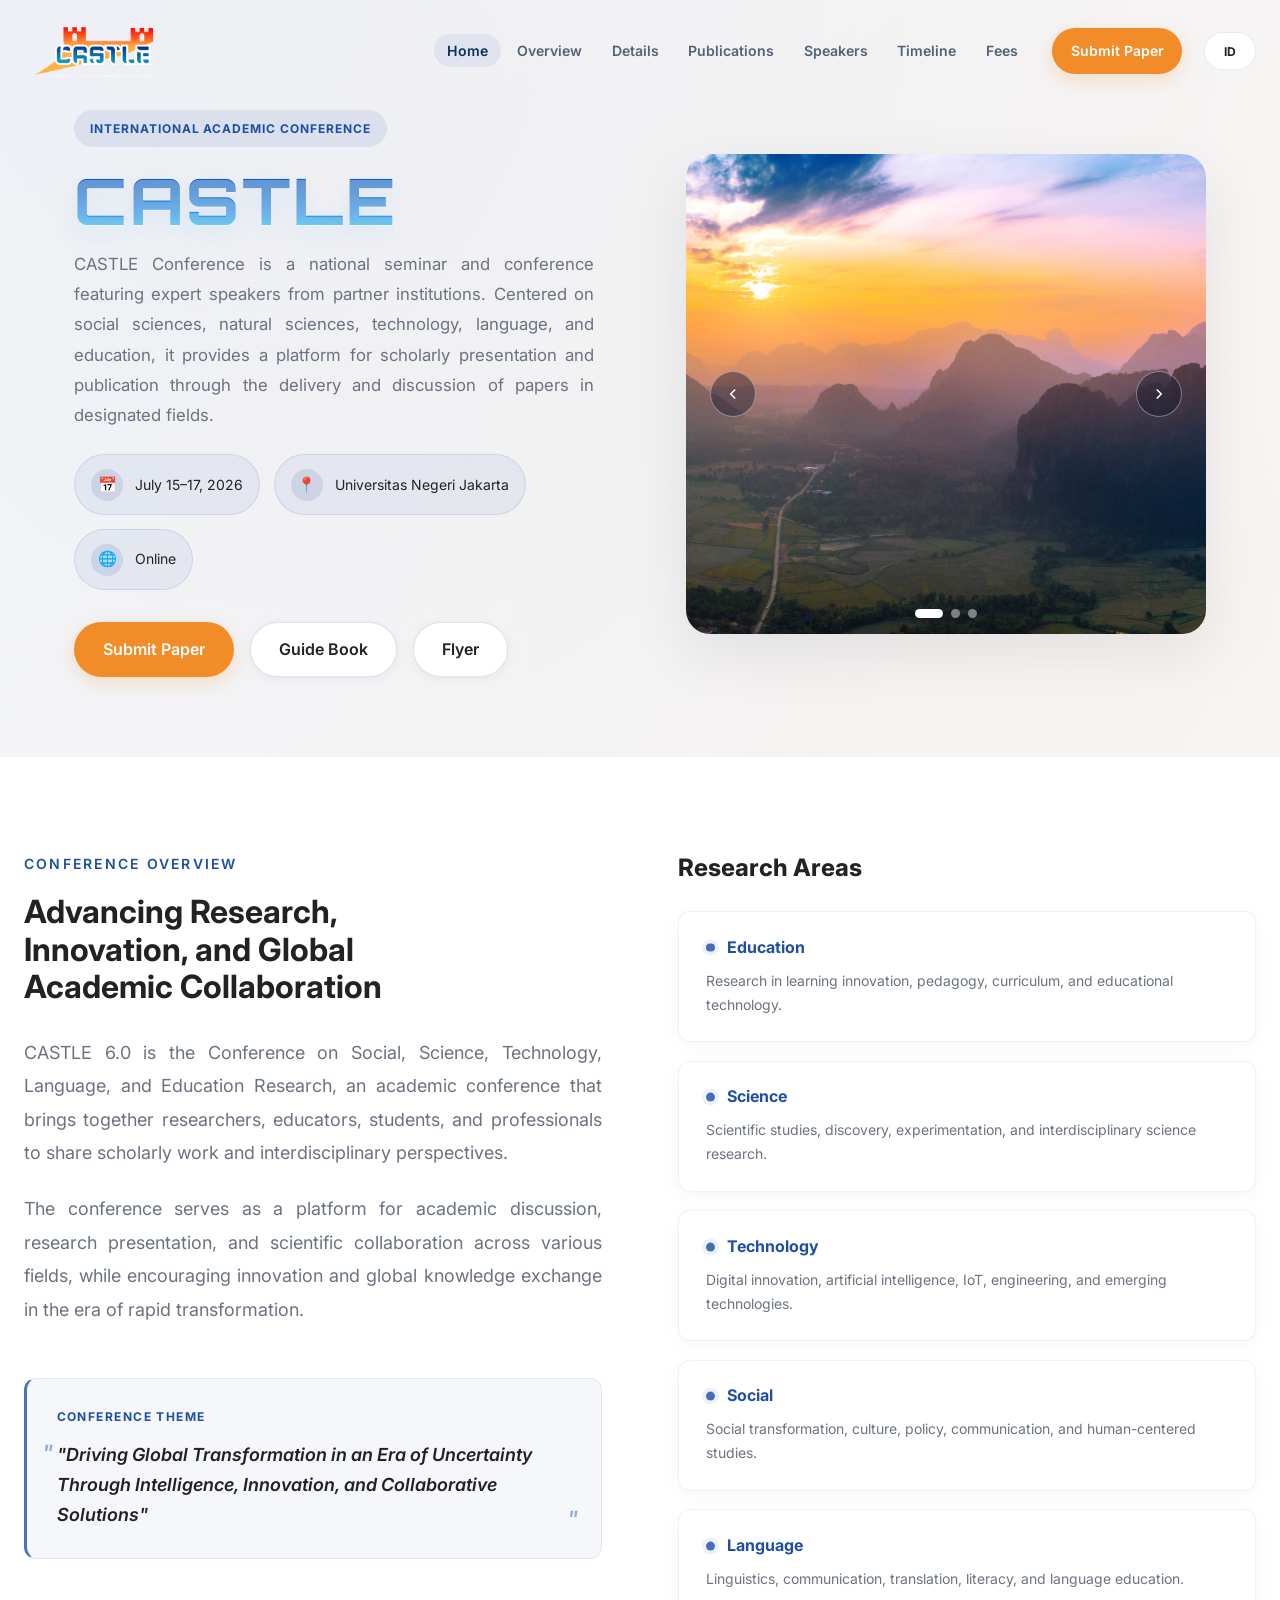
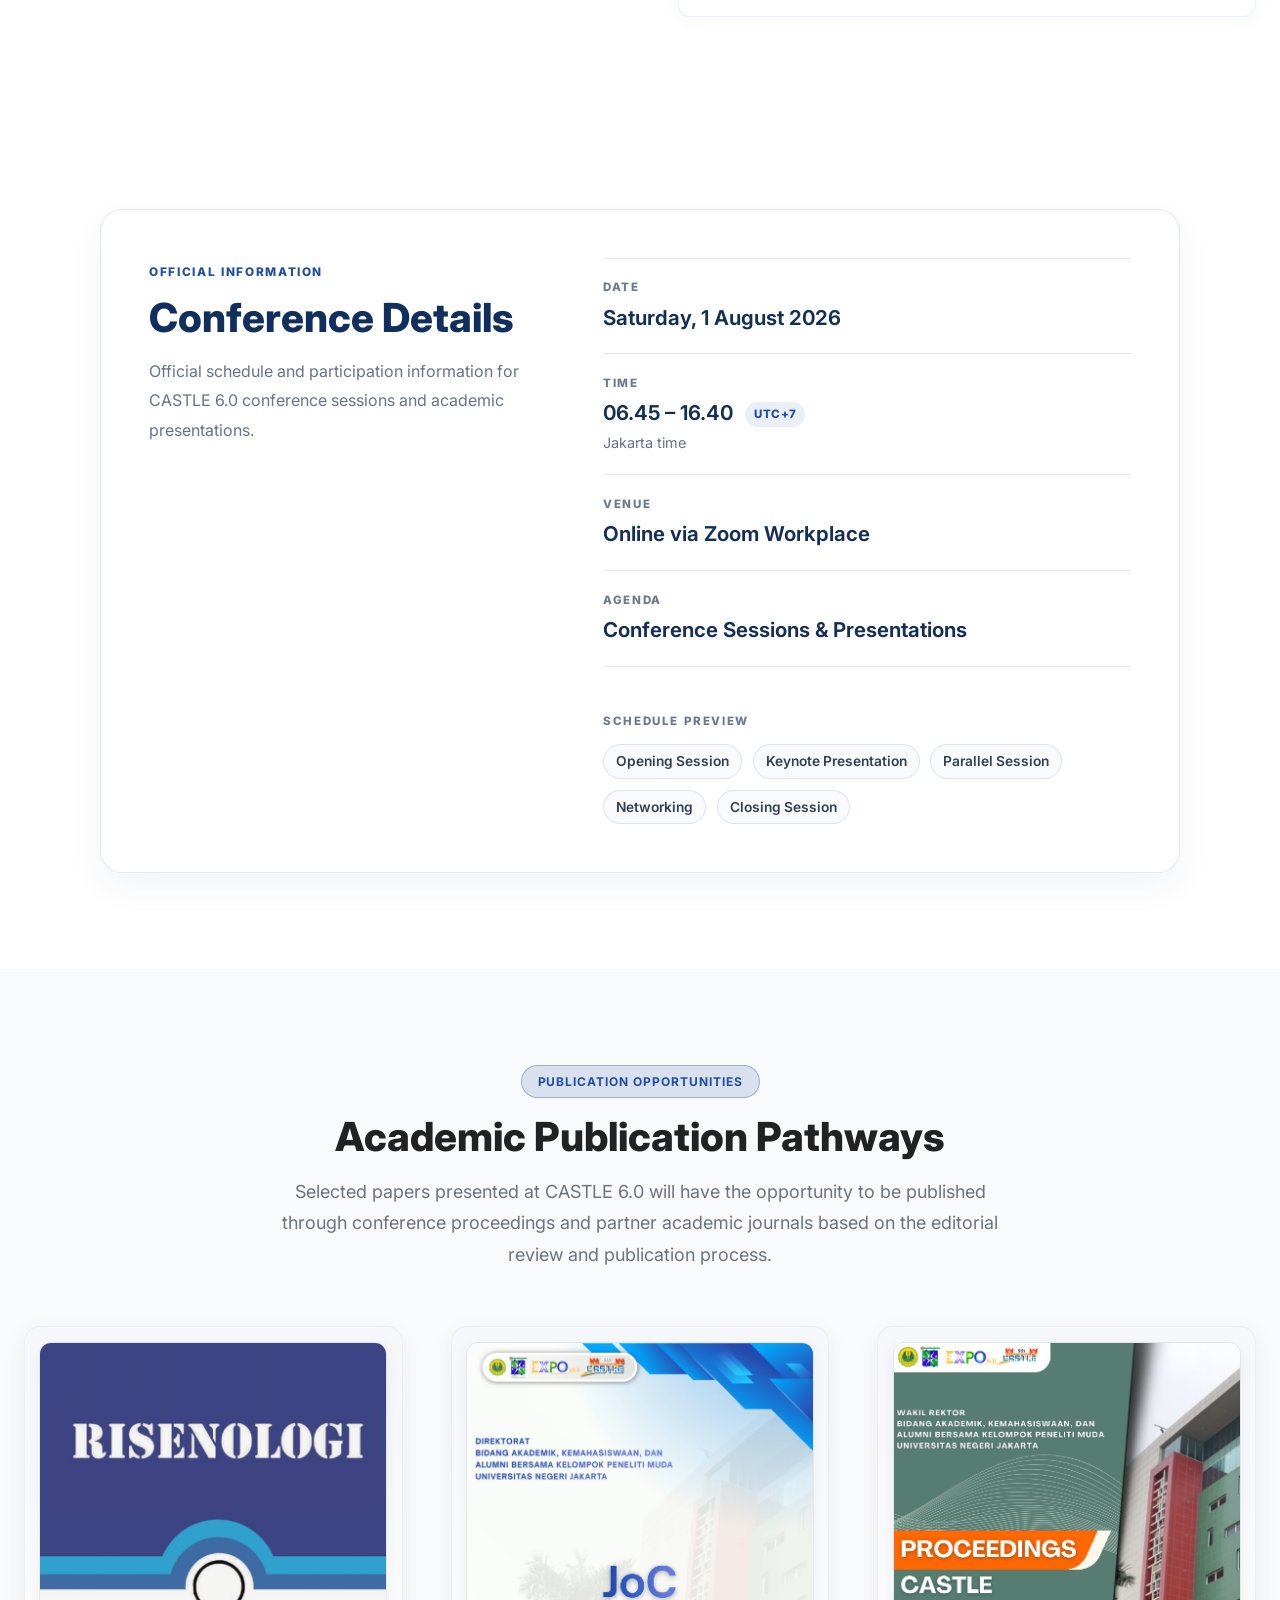
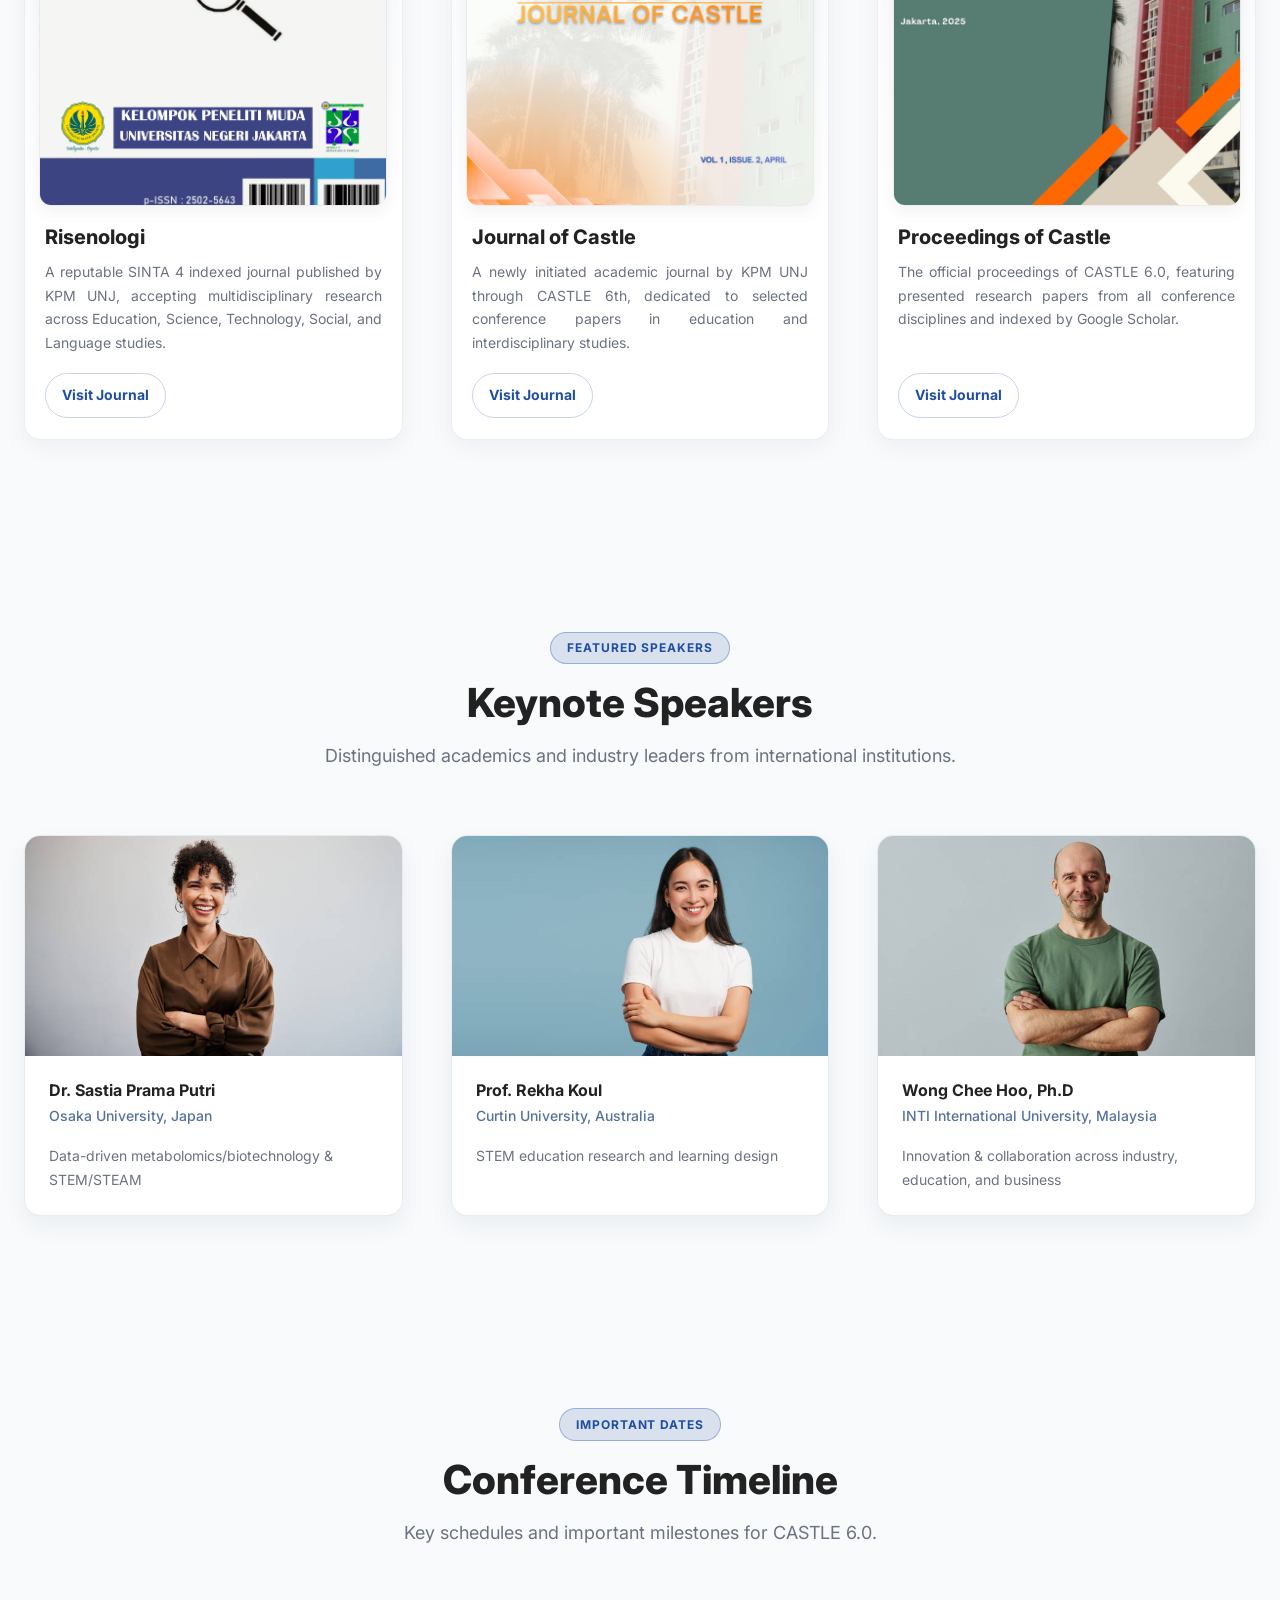
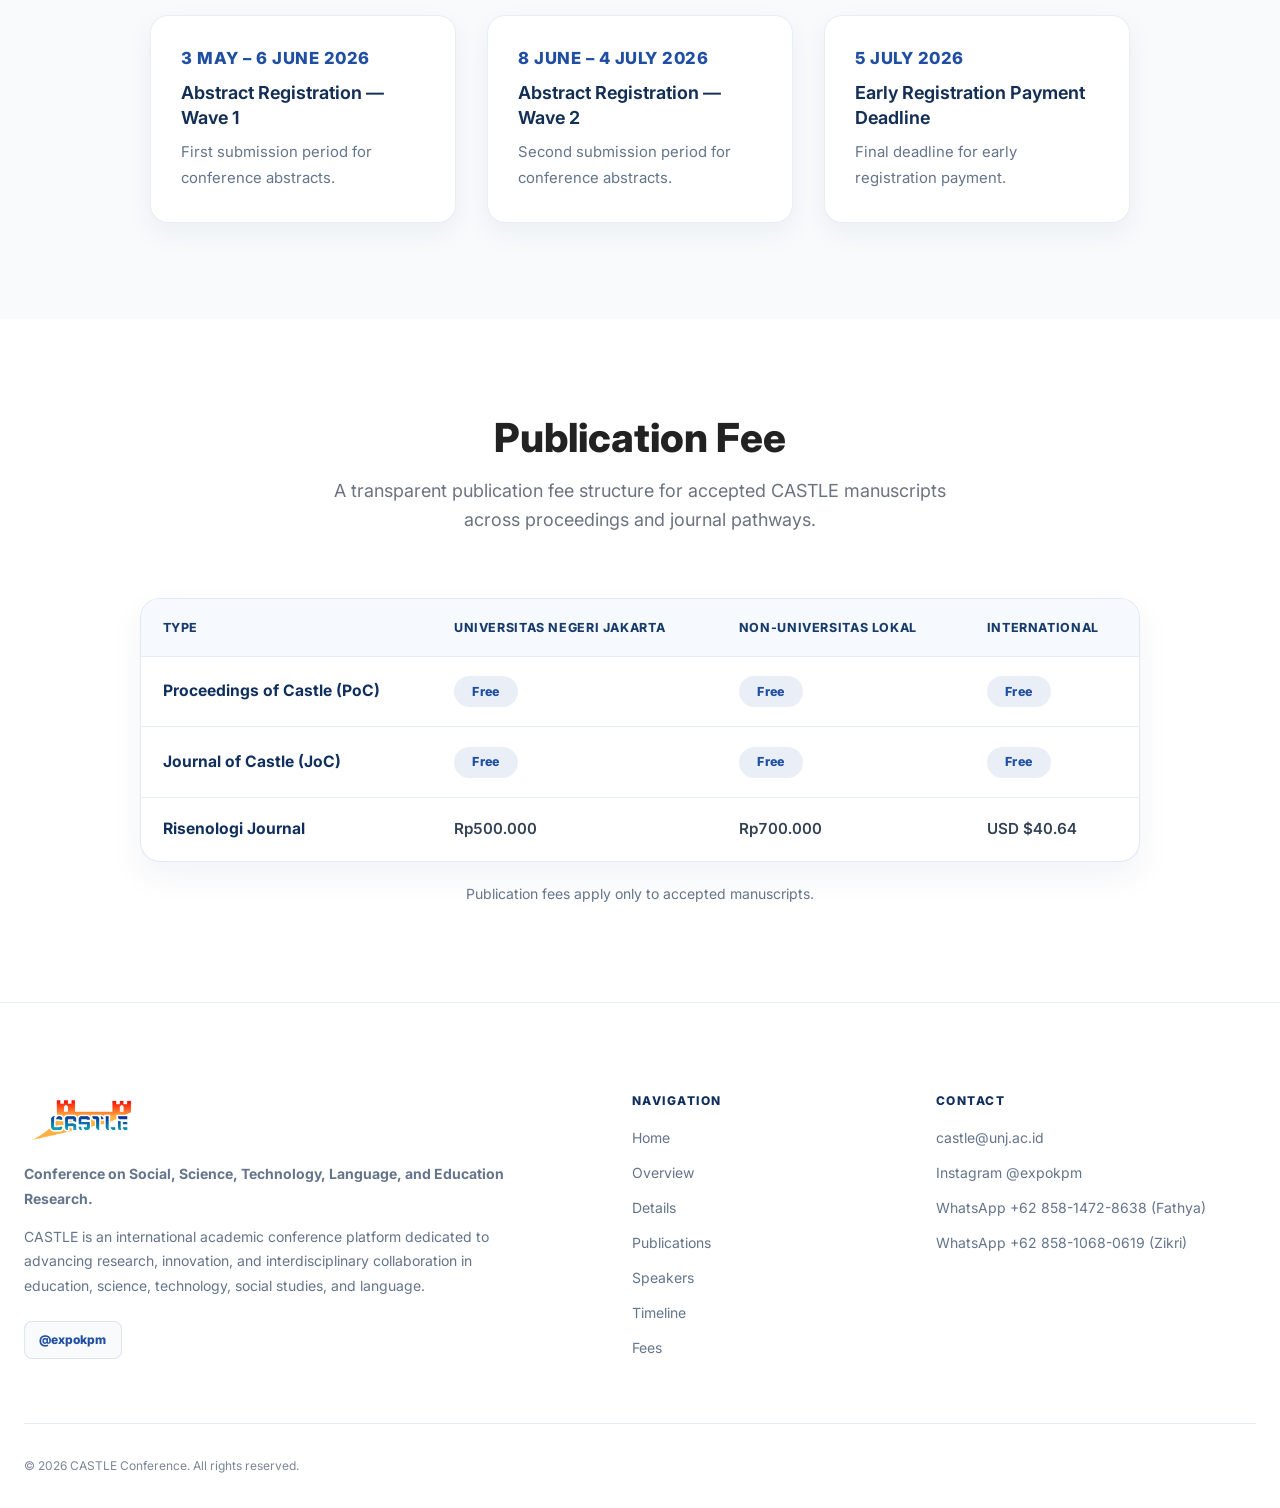
==== commit 44e5735e: "footer dan bahasa" ====
--- a/index.html
+++ b/index.html
@@ -1,9 +1,9 @@
 <!DOCTYPE html>
-<html lang="id">
+<html lang="en">
 <head>
   <meta charset="UTF-8" />
   <meta name="viewport" content="width=device-width, initial-scale=1.0" />
-  <meta name="description" content="KPM EXPO UNJ — Pameran Karya Mahasiswa Universitas Negeri Jakarta" data-id="KPM EXPO UNJ — Pameran Karya Mahasiswa Universitas Negeri Jakarta" data-en="KPM EXPO UNJ — Student Work Exhibition at Jakarta State University" />
+  <meta name="description" content="CASTLE Conference is an international academic conference platform dedicated to advancing research, innovation, and interdisciplinary collaboration." data-id="CASTLE Conference adalah platform konferensi akademik internasional yang didedikasikan untuk memajukan riset, inovasi, dan kolaborasi interdisipliner." data-en="CASTLE Conference is an international academic conference platform dedicated to advancing research, innovation, and interdisciplinary collaboration." />
   <title data-id="CASTLE" data-en="CASTLE">CASTLE</title>
   <link rel="stylesheet" href="assets/css/style.css" />
   <!-- Google Fonts: Inter -->
@@ -11,6 +11,7 @@
   <link rel="preconnect" href="https://fonts.gstatic.com" crossorigin />
   <link href="https://fonts.googleapis.com/css2?family=Inter:wght@300;400;500;600;700;800;900&display=swap" rel="stylesheet" />
   <link href="https://fonts.googleapis.com/css2?family=Orbitron:wght@600;700;800&display=swap" rel="stylesheet">
+  <link rel="icon" type="image/png" href="assets/images/CASTLE.png">
 </head>
 <body>
 
@@ -24,17 +25,17 @@
       </a>
 
       <ul class="nav-links" id="navLinks">
-        <li><a href="#home" class="nav-link active">Home</a></li>
-        <li><a href="#about" class="nav-link">Overview</a></li>
-        <li><a href="#conference" class="nav-link">Details</a></li>
-        <li><a href="#publication" class="nav-link">Publications</a></li>
-        <li><a href="#speakers" class="nav-link">Speakers</a></li>
-        <li><a href="#timeline" class="nav-link">Timeline</a></li>
-        <li><a href="#fee" class="nav-link">Fees</a></li>
+        <li><a href="#home" class="nav-link active" data-id="Beranda" data-en="Home">Home</a></li>
+        <li><a href="#about" class="nav-link" data-id="Ikhtisar" data-en="Overview">Overview</a></li>
+        <li><a href="#conference" class="nav-link" data-id="Detail" data-en="Details">Details</a></li>
+        <li><a href="#publication" class="nav-link" data-id="Publikasi" data-en="Publications">Publications</a></li>
+        <li><a href="#speakers" class="nav-link" data-id="Pembicara" data-en="Speakers">Speakers</a></li>
+        <li><a href="#timeline" class="nav-link" data-id="Linimasa" data-en="Timeline">Timeline</a></li>
+        <li><a href="#fee" class="nav-link" data-id="Biaya" data-en="Fees">Fees</a></li>
       </ul>
 
-      <a href="https://docs.google.com/forms/d/e/1FAIpQLScqRiktt5jsENc5pPTQ9DQu8Id-3bq5mSCtQRD8NSwom6I1XQ/viewform" target="_blank" rel="noopener noreferrer" class="btn btn-primary nav-cta">Submit Paper</a>
-      <button id="lang-toggle" class="lang-toggle" type="button" aria-label="Switch language">EN</button>
+      <a href="https://docs.google.com/forms/d/e/1FAIpQLScqRiktt5jsENc5pPTQ9DQu8Id-3bq5mSCtQRD8NSwom6I1XQ/viewform" target="_blank" rel="noopener noreferrer" class="btn btn-primary nav-cta" data-id="Kirim Makalah" data-en="Submit Paper">Submit Paper</a>
+      <button id="lang-toggle" class="lang-toggle" type="button" aria-label="Ganti bahasa ke Indonesia">ID</button>
 
       <!-- Hamburger for mobile -->
       <button class="hamburger" id="hamburger" aria-label="Toggle menu">
@@ -51,20 +52,20 @@
   <section class="hero" id="home">
     <div class="container hero-container">
       <div class="hero-content" data-aos="fade-up">
-        <span class="hero-badge">International Academic Conference</span>
+        <span class="hero-badge" data-id="Konferensi Akademik Internasional" data-en="International Academic Conference">International Academic Conference</span>
         <h1 class="hero-title castle-logo-text">CASTLE</h1>
-        <p class="hero-subtitle">CASTLE Conference is a national seminar and conference featuring expert speakers from partner institutions. Centered on social sciences, natural sciences, technology, language, and education, it provides a platform for scholarly presentation and publication through the delivery and discussion of papers in designated fields.</p>
+        <p class="hero-subtitle" data-id="CASTLE Conference adalah seminar dan konferensi akademik yang menghadirkan pembicara ahli dari institusi mitra. Berfokus pada ilmu sosial, sains, teknologi, bahasa, dan pendidikan, konferensi ini menjadi wadah presentasi ilmiah, diskusi akademik, dan publikasi karya penelitian." data-en="CASTLE Conference is a national seminar and conference featuring expert speakers from partner institutions. Centered on social sciences, natural sciences, technology, language, and education, it provides a platform for scholarly presentation and publication through the delivery and discussion of papers in designated fields.">CASTLE Conference is a national seminar and conference featuring expert speakers from partner institutions. Centered on social sciences, natural sciences, technology, language, and education, it provides a platform for scholarly presentation and publication through the delivery and discussion of papers in designated fields.</p>
 
         <div class="hero-meta">
-          <div class="hero-meta-item"><span class="hero-meta-icon">📅</span><span>July 15–17, 2026</span></div>
-          <div class="hero-meta-item"><span class="hero-meta-icon">📍</span><span>Universitas Negeri Jakarta</span></div>
-          <div class="hero-meta-item"><span class="hero-meta-icon">🌐</span><span>Online</span></div>
+          <div class="hero-meta-item" data-id="<span class='hero-meta-icon'>📅</span><span>15–17 Juli 2026</span>" data-en="<span class='hero-meta-icon'>📅</span><span>July 15–17, 2026</span>"><span class="hero-meta-icon">📅</span><span>July 15–17, 2026</span></div>
+          <div class="hero-meta-item" data-id="<span class='hero-meta-icon'>📍</span><span>Universitas Negeri Jakarta</span>" data-en="<span class='hero-meta-icon'>📍</span><span>Universitas Negeri Jakarta</span>"><span class="hero-meta-icon">📍</span><span>Universitas Negeri Jakarta</span></div>
+          <div class="hero-meta-item" data-id="<span class='hero-meta-icon'>🌐</span><span>Daring</span>" data-en="<span class='hero-meta-icon'>🌐</span><span>Online</span>"><span class="hero-meta-icon">🌐</span><span>Online</span></div>
         </div>
 
         <div class="hero-actions">
-          <a href="https://docs.google.com/forms/d/e/1FAIpQLScqRiktt5jsENc5pPTQ9DQu8Id-3bq5mSCtQRD8NSwom6I1XQ/viewform" class="btn btn-primary btn-lg">Submit Paper</a>
-          <a href="https://drive.google.com/drive/folders/1xR1nL5bZ90DsMQbTSslLKQr2Mi-d5Nf9" class="btn btn-secondary btn-lg">Guide Book</a>
-          <a href="assets/images/flyer.jpeg" target="_blank" class="btn btn-secondary btn-lg">Flyer</a>
+          <a href="https://docs.google.com/forms/d/e/1FAIpQLScqRiktt5jsENc5pPTQ9DQu8Id-3bq5mSCtQRD8NSwom6I1XQ/viewform" class="btn btn-primary btn-lg" data-id="Kirim Makalah" data-en="Submit Paper">Submit Paper</a>
+          <a href="https://drive.google.com/drive/folders/1xR1nL5bZ90DsMQbTSslLKQr2Mi-d5Nf9" class="btn btn-secondary btn-lg" data-id="Buku Panduan" data-en="Guide Book">Guide Book</a>
+          <a href="assets/images/flyer.jpeg" target="_blank" class="btn btn-secondary btn-lg" data-id="Poster" data-en="Flyer">Flyer</a>
         </div>
       </div>
 
@@ -98,42 +99,42 @@
   <section class="conference-overview" id="about">
     <div class="container overview-container">
       <div class="overview-content" data-aos="fade-up">
-        <span class="overview-label">Conference Overview</span>
-        <h2 class="overview-title">Advancing Research, Innovation, and Global Academic Collaboration</h2>
+        <span class="overview-label" data-id="Ikhtisar Konferensi" data-en="Conference Overview">Conference Overview</span>
+        <h2 class="overview-title" data-id="Memajukan Riset, Inovasi, dan Kolaborasi Akademik Global" data-en="Advancing Research, Innovation, and Global Academic Collaboration">Advancing Research, Innovation, and Global Academic Collaboration</h2>
 
         <div class="overview-description">
-          <p>CASTLE 6.0 is the Conference on Social, Science, Technology, Language, and Education Research, an academic conference that brings together researchers, educators, students, and professionals to share scholarly work and interdisciplinary perspectives.</p>
-          <p>The conference serves as a platform for academic discussion, research presentation, and scientific collaboration across various fields, while encouraging innovation and global knowledge exchange in the era of rapid transformation.</p>
+          <p data-id="CASTLE 6.0 adalah Conference on Social, Science, Technology, Language, and Education Research, sebuah konferensi akademik yang mempertemukan peneliti, pendidik, mahasiswa, dan profesional untuk berbagi karya ilmiah serta perspektif interdisipliner." data-en="CASTLE 6.0 is the Conference on Social, Science, Technology, Language, and Education Research, an academic conference that brings together researchers, educators, students, and professionals to share scholarly work and interdisciplinary perspectives.">CASTLE 6.0 is the Conference on Social, Science, Technology, Language, and Education Research, an academic conference that brings together researchers, educators, students, and professionals to share scholarly work and interdisciplinary perspectives.</p>
+          <p data-id="Konferensi ini menjadi platform diskusi akademik, presentasi riset, dan kolaborasi ilmiah lintas bidang, sekaligus mendorong inovasi dan pertukaran pengetahuan global di era transformasi yang cepat." data-en="The conference serves as a platform for academic discussion, research presentation, and scientific collaboration across various fields, while encouraging innovation and global knowledge exchange in the era of rapid transformation.">The conference serves as a platform for academic discussion, research presentation, and scientific collaboration across various fields, while encouraging innovation and global knowledge exchange in the era of rapid transformation.</p>
         </div>
 
         <div class="theme-block">
-          <h3 class="theme-label">Conference Theme</h3>
-          <blockquote class="theme-quote">"Driving Global Transformation in an Era of Uncertainty Through Intelligence, Innovation, and Collaborative Solutions"</blockquote>
+          <h3 class="theme-label" data-id="Tema Konferensi" data-en="Conference Theme">Conference Theme</h3>
+          <blockquote class="theme-quote" data-id="&quot;Mendorong Transformasi Global di Era Ketidakpastian melalui Kecerdasan, Inovasi, dan Solusi Kolaboratif&quot;" data-en="&quot;Driving Global Transformation in an Era of Uncertainty Through Intelligence, Innovation, and Collaborative Solutions&quot;">"Driving Global Transformation in an Era of Uncertainty Through Intelligence, Innovation, and Collaborative Solutions"</blockquote>
         </div>
       </div>
 
       <div class="overview-highlights" data-aos="fade-up">
-        <h3 class="highlights-title">Research Areas</h3>
+        <h3 class="highlights-title" data-id="Bidang Riset" data-en="Research Areas">Research Areas</h3>
         <div class="research-cards">
           <div class="research-card">
-            <h4>Education</h4>
-            <p>Research in learning innovation, pedagogy, curriculum, and educational technology.</p>
+            <h4 data-id="Pendidikan" data-en="Education">Education</h4>
+            <p data-id="Riset dalam inovasi pembelajaran, pedagogi, kurikulum, dan teknologi pendidikan." data-en="Research in learning innovation, pedagogy, curriculum, and educational technology.">Research in learning innovation, pedagogy, curriculum, and educational technology.</p>
           </div>
           <div class="research-card">
-            <h4>Science</h4>
-            <p>Scientific studies, discovery, experimentation, and interdisciplinary science research.</p>
+            <h4 data-id="Sains" data-en="Science">Science</h4>
+            <p data-id="Kajian ilmiah, penemuan, eksperimen, dan riset sains interdisipliner." data-en="Scientific studies, discovery, experimentation, and interdisciplinary science research.">Scientific studies, discovery, experimentation, and interdisciplinary science research.</p>
           </div>
           <div class="research-card">
-            <h4>Technology</h4>
-            <p>Digital innovation, artificial intelligence, IoT, engineering, and emerging technologies.</p>
+            <h4 data-id="Teknologi" data-en="Technology">Technology</h4>
+            <p data-id="Inovasi digital, kecerdasan buatan, IoT, rekayasa, dan teknologi baru." data-en="Digital innovation, artificial intelligence, IoT, engineering, and emerging technologies.">Digital innovation, artificial intelligence, IoT, engineering, and emerging technologies.</p>
           </div>
           <div class="research-card">
-            <h4>Social</h4>
-            <p>Social transformation, culture, policy, communication, and human-centered studies.</p>
+            <h4 data-id="Sosial" data-en="Social">Social</h4>
+            <p data-id="Transformasi sosial, budaya, kebijakan, komunikasi, dan studi berpusat pada manusia." data-en="Social transformation, culture, policy, communication, and human-centered studies.">Social transformation, culture, policy, communication, and human-centered studies.</p>
           </div>
           <div class="research-card">
-            <h4>Language</h4>
-            <p>Linguistics, communication, translation, literacy, and language education.</p>
+            <h4 data-id="Bahasa" data-en="Language">Language</h4>
+            <p data-id="Linguistik, komunikasi, penerjemahan, literasi, dan pendidikan bahasa." data-en="Linguistics, communication, translation, literacy, and language education.">Linguistics, communication, translation, literacy, and language education.</p>
           </div>
         </div>
       </div>
@@ -148,40 +149,40 @@
     <div class="container">
       <div class="conference-panel" data-aos="fade-up">
         <div class="conference-panel-intro">
-          <span class="conference-kicker">Official Information</span>
-          <h2 class="section-title">Conference Details</h2>
-          <p class="conference-description">Official schedule and participation information for CASTLE 6.0 conference sessions and academic presentations.</p>
+          <span class="conference-kicker" data-id="Informasi Resmi" data-en="Official Information">Official Information</span>
+          <h2 class="section-title" data-id="Detail Konferensi" data-en="Conference Details">Conference Details</h2>
+          <p class="conference-description" data-id="Jadwal resmi dan informasi partisipasi untuk sesi konferensi CASTLE 6.0 dan presentasi akademik." data-en="Official schedule and participation information for CASTLE 6.0 conference sessions and academic presentations.">Official schedule and participation information for CASTLE 6.0 conference sessions and academic presentations.</p>
         </div>
 
         <div class="conference-panel-details">
           <div class="conference-detail-list">
             <div class="conference-detail-item">
-              <span class="conference-detail-label">Date</span>
-              <p class="conference-detail-value">Saturday, 1 August 2026</p>
+              <span class="conference-detail-label" data-id="Tanggal" data-en="Date">Date</span>
+              <p class="conference-detail-value" data-id="Sabtu, 1 Agustus 2026" data-en="Saturday, 1 August 2026">Saturday, 1 August 2026</p>
             </div>
             <div class="conference-detail-item">
-              <span class="conference-detail-label">Time</span>
-              <p class="conference-detail-value">06.45 – 16.40 <span class="timezone-badge">UTC+7</span></p>
-              <p class="conference-detail-meta">Jakarta time</p>
+              <span class="conference-detail-label" data-id="Waktu" data-en="Time">Time</span>
+              <p class="conference-detail-value" data-id="06.45 – 16.40 <span class='timezone-badge'>UTC+7</span>" data-en="06.45 – 16.40 <span class='timezone-badge'>UTC+7</span>">06.45 – 16.40 <span class="timezone-badge">UTC+7</span></p>
+              <p class="conference-detail-meta" data-id="Waktu Jakarta" data-en="Jakarta time">Jakarta time</p>
             </div>
             <div class="conference-detail-item">
-              <span class="conference-detail-label">Venue</span>
-              <p class="conference-detail-value">Online via Zoom Workplace</p>
+              <span class="conference-detail-label" data-id="Tempat" data-en="Venue">Venue</span>
+              <p class="conference-detail-value" data-id="Daring melalui Zoom Workplace" data-en="Online via Zoom Workplace">Online via Zoom Workplace</p>
             </div>
             <div class="conference-detail-item">
-              <span class="conference-detail-label">Agenda</span>
-              <p class="conference-detail-value">Conference Sessions &amp; Presentations</p>
+              <span class="conference-detail-label" data-id="Agenda" data-en="Agenda">Agenda</span>
+              <p class="conference-detail-value" data-id="Sesi Konferensi &amp; Presentasi" data-en="Conference Sessions &amp; Presentations">Conference Sessions &amp; Presentations</p>
             </div>
           </div>
 
           <div class="schedule-preview" aria-label="Schedule preview">
-            <span class="schedule-preview-label">Schedule Preview</span>
+            <span class="schedule-preview-label" data-id="Pratinjau Jadwal" data-en="Schedule Preview">Schedule Preview</span>
             <ul>
-              <li>Opening Session</li>
-              <li>Keynote Presentation</li>
-              <li>Parallel Session</li>
-              <li>Networking</li>
-              <li>Closing Session</li>
+              <li data-id="Sesi Pembukaan" data-en="Opening Session">Opening Session</li>
+              <li data-id="Presentasi Keynote" data-en="Keynote Presentation">Keynote Presentation</li>
+              <li data-id="Sesi Paralel" data-en="Parallel Session">Parallel Session</li>
+              <li data-id="Jejaring" data-en="Networking">Networking</li>
+              <li data-id="Sesi Penutupan" data-en="Closing Session">Closing Session</li>
             </ul>
           </div>
         </div>
@@ -195,9 +196,9 @@
   <section class="publication-section" id="publication">
     <div class="container">
       <div class="section-header publication-header" data-aos="fade-up">
-        <span class="section-tag">Publication Opportunities</span>
-        <h2 class="section-title">Academic Publication Pathways</h2>
-        <p class="section-desc">Selected papers presented at CASTLE 6.0 will have the opportunity to be published through conference proceedings and partner academic journals based on the editorial review and publication process.</p>
+        <span class="section-tag" data-id="Peluang Publikasi" data-en="Publication Opportunities">Publication Opportunities</span>
+        <h2 class="section-title" data-id="Jalur Publikasi Akademik" data-en="Academic Publication Pathways">Academic Publication Pathways</h2>
+        <p class="section-desc" data-id="Makalah terpilih yang dipresentasikan pada CASTLE 6.0 berkesempatan untuk dipublikasikan melalui prosiding konferensi dan jurnal akademik mitra berdasarkan proses telaah editorial dan publikasi." data-en="Selected papers presented at CASTLE 6.0 will have the opportunity to be published through conference proceedings and partner academic journals based on the editorial review and publication process.">Selected papers presented at CASTLE 6.0 will have the opportunity to be published through conference proceedings and partner academic journals based on the editorial review and publication process.</p>
       </div>
 
       <div class="publication-grid" data-aos="fade-up">
@@ -208,8 +209,8 @@
             </div>
             <div class="publication-body">
               <h3>Risenologi</h3>
-              <p>A reputable SINTA 4 indexed journal published by KPM UNJ, accepting multidisciplinary research across Education, Science, Technology, Social, and Language studies.</p>
-              <span class="publication-link">Visit Journal</span>
+              <p data-id="Jurnal bereputasi terindeks SINTA 4 yang diterbitkan oleh KPM UNJ, menerima riset multidisipliner dalam bidang Pendidikan, Sains, Teknologi, Sosial, dan Bahasa." data-en="A reputable SINTA 4 indexed journal published by KPM UNJ, accepting multidisciplinary research across Education, Science, Technology, Social, and Language studies.">A reputable SINTA 4 indexed journal published by KPM UNJ, accepting multidisciplinary research across Education, Science, Technology, Social, and Language studies.</p>
+              <span class="publication-link" data-id="Kunjungi Jurnal" data-en="Visit Journal">Visit Journal</span>
             </div>
           </article>
         </a>
@@ -221,8 +222,8 @@
             </div>
             <div class="publication-body">
               <h3>Journal of Castle</h3>
-              <p>A newly initiated academic journal by KPM UNJ through CASTLE 6th, dedicated to selected conference papers in education and interdisciplinary studies.</p>
-              <span class="publication-link">Visit Journal</span>
+              <p data-id="Jurnal akademik baru yang diinisiasi oleh KPM UNJ melalui CASTLE ke-6, didedikasikan untuk makalah konferensi terpilih dalam bidang pendidikan dan studi interdisipliner." data-en="A newly initiated academic journal by KPM UNJ through CASTLE 6th, dedicated to selected conference papers in education and interdisciplinary studies.">A newly initiated academic journal by KPM UNJ through CASTLE 6th, dedicated to selected conference papers in education and interdisciplinary studies.</p>
+              <span class="publication-link" data-id="Kunjungi Jurnal" data-en="Visit Journal">Visit Journal</span>
             </div>
           </article>
         </a>
@@ -234,8 +235,8 @@
             </div>
             <div class="publication-body">
               <h3>Proceedings of Castle</h3>
-              <p>The official proceedings of CASTLE 6.0, featuring presented research papers from all conference disciplines and indexed by Google Scholar.</p>
-              <span class="publication-link">Visit Journal</span>
+              <p data-id="Prosiding resmi CASTLE 6.0 yang memuat makalah riset yang dipresentasikan dari seluruh disiplin konferensi dan terindeks Google Scholar." data-en="The official proceedings of CASTLE 6.0, featuring presented research papers from all conference disciplines and indexed by Google Scholar.">The official proceedings of CASTLE 6.0, featuring presented research papers from all conference disciplines and indexed by Google Scholar.</p>
+              <span class="publication-link" data-id="Kunjungi Jurnal" data-en="Visit Journal">Visit Journal</span>
             </div>
           </article>
         </a>
@@ -249,9 +250,9 @@
   <section class="speakers" id="speakers">
     <div class="container">
       <div class="section-header" data-aos="fade-up">
-        <span class="section-tag">Featured Speakers</span>
-        <h2 class="section-title">Keynote Speakers</h2>
-        <p class="section-desc">Distinguished academics and industry leaders from international institutions.</p>
+        <span class="section-tag" data-id="Pembicara Utama" data-en="Featured Speakers">Featured Speakers</span>
+        <h2 class="section-title" data-id="Keynote Speakers" data-en="Keynote Speakers">Keynote Speakers</h2>
+        <p class="section-desc" data-id="Akademisi terkemuka dan pemimpin industri dari institusi internasional." data-en="Distinguished academics and industry leaders from international institutions.">Distinguished academics and industry leaders from international institutions.</p>
       </div>
 
       <div class="speakers-grid" data-aos="fade-up">
@@ -262,7 +263,7 @@
           <div class="speaker-body">
             <h4 class="speaker-name">Dr. Sastia Prama Putri</h4>
             <p class="speaker-institution">Osaka University, Japan</p>
-            <p class="speaker-topic">Metabolomics/biotech berbasis data &amp; STEM/STEAM</p>
+            <p class="speaker-topic" data-id="Metabolomik/bioteknologi berbasis data &amp; STEM/STEAM" data-en="Data-driven metabolomics/biotechnology &amp; STEM/STEAM">Data-driven metabolomics/biotechnology &amp; STEM/STEAM</p>
           </div>
         </article>
 
@@ -273,7 +274,7 @@
           <div class="speaker-body">
             <h4 class="speaker-name">Prof. Rekha Koul</h4>
             <p class="speaker-institution">Curtin University, Australia</p>
-            <p class="speaker-topic">STEM education research, learning design</p>
+            <p class="speaker-topic" data-id="Riset pendidikan STEM dan desain pembelajaran" data-en="STEM education research and learning design">STEM education research and learning design</p>
           </div>
         </article>
 
@@ -284,7 +285,7 @@
           <div class="speaker-body">
             <h4 class="speaker-name">Wong Chee Hoo, Ph.D</h4>
             <p class="speaker-institution">INTI International University, Malaysia</p>
-            <p class="speaker-topic">Innovation &amp; collaboration across industry, education, and business</p>
+            <p class="speaker-topic" data-id="Inovasi &amp; kolaborasi lintas industri, pendidikan, dan bisnis" data-en="Innovation &amp; collaboration across industry, education, and business">Innovation &amp; collaboration across industry, education, and business</p>
           </div>
         </article>
       </div>
@@ -298,26 +299,26 @@
   <section class="timeline-section" id="timeline">
     <div class="container">
       <div class="section-header" data-aos="fade-up">
-        <span class="section-tag">Important Dates</span>
-        <h2 class="section-title">Conference Timeline</h2>
-        <p class="section-desc">Key schedules and important milestones for CASTLE 6.0.</p>
+        <span class="section-tag" data-id="Tanggal Penting" data-en="Important Dates">Important Dates</span>
+        <h2 class="section-title" data-id="Linimasa Konferensi" data-en="Conference Timeline">Conference Timeline</h2>
+        <p class="section-desc" data-id="Jadwal utama dan tonggak penting untuk CASTLE 6.0." data-en="Key schedules and important milestones for CASTLE 6.0.">Key schedules and important milestones for CASTLE 6.0.</p>
       </div>
 
       <div class="timeline-simple" data-aos="fade-up">
         <article class="timeline-item">
-          <p class="timeline-date">3 May – 6 June 2026</p>
-          <h4>Abstract Registration — Wave 1</h4>
-          <p class="timeline-description">First submission period for conference abstracts.</p>
+          <p class="timeline-date" data-id="3 Mei – 6 Juni 2026" data-en="3 May – 6 June 2026">3 May – 6 June 2026</p>
+          <h4 data-id="Pendaftaran Abstrak — Gelombang 1" data-en="Abstract Registration — Wave 1">Abstract Registration — Wave 1</h4>
+          <p class="timeline-description" data-id="Periode pertama pengumpulan abstrak konferensi." data-en="First submission period for conference abstracts.">First submission period for conference abstracts.</p>
         </article>
         <article class="timeline-item">
-          <p class="timeline-date">8 June – 4 July 2026</p>
-          <h4>Abstract Registration — Wave 2</h4>
-          <p class="timeline-description">Second submission period for conference abstracts.</p>
+          <p class="timeline-date" data-id="8 Juni – 4 Juli 2026" data-en="8 June – 4 July 2026">8 June – 4 July 2026</p>
+          <h4 data-id="Pendaftaran Abstrak — Gelombang 2" data-en="Abstract Registration — Wave 2">Abstract Registration — Wave 2</h4>
+          <p class="timeline-description" data-id="Periode kedua pengumpulan abstrak konferensi." data-en="Second submission period for conference abstracts.">Second submission period for conference abstracts.</p>
         </article>
         <article class="timeline-item">
-          <p class="timeline-date">5 July 2026</p>
-          <h4>Early Registration Payment Deadline</h4>
-          <p class="timeline-description">Final deadline for early registration payment.</p>
+          <p class="timeline-date" data-id="5 Juli 2026" data-en="5 July 2026">5 July 2026</p>
+          <h4 data-id="Batas Pembayaran Pendaftaran Awal" data-en="Early Registration Payment Deadline">Early Registration Payment Deadline</h4>
+          <p class="timeline-description" data-id="Batas akhir pembayaran pendaftaran awal." data-en="Final deadline for early registration payment.">Final deadline for early registration payment.</p>
         </article>
       </div>
     </div>
@@ -329,35 +330,35 @@
   <section class="fee-section" id="fee">
     <div class="container">
       <div class="section-header" data-aos="fade-up">
-        <h2 class="section-title">Publication Fee</h2>
-        <p class="section-desc">A transparent publication fee structure for accepted CASTLE manuscripts across proceedings and journal pathways.</p>
+        <h2 class="section-title" data-id="Biaya Publikasi" data-en="Publication Fee">Publication Fee</h2>
+        <p class="section-desc" data-id="Struktur biaya publikasi yang transparan untuk manuskrip CASTLE yang diterima pada jalur prosiding dan jurnal." data-en="A transparent publication fee structure for accepted CASTLE manuscripts across proceedings and journal pathways.">A transparent publication fee structure for accepted CASTLE manuscripts across proceedings and journal pathways.</p>
       </div>
 
       <div class="publication-fee-table-wrap" data-aos="fade-up">
         <table class="publication-fee-table">
           <thead>
             <tr>
-              <th scope="col">Type</th>
-              <th scope="col">Universitas Negeri Jakarta</th>
-              <th scope="col">Non-Universitas Lokal</th>
-              <th scope="col">International</th>
+              <th scope="col" data-id="Jenis" data-en="Type">Type</th>
+              <th scope="col" data-id="Universitas Negeri Jakarta" data-en="Universitas Negeri Jakarta">Universitas Negeri Jakarta</th>
+              <th scope="col" data-id="Non-Universitas Lokal" data-en="Non-Universitas Lokal">Non-Universitas Lokal</th>
+              <th scope="col" data-id="Internasional" data-en="International">International</th>
             </tr>
           </thead>
           <tbody>
             <tr>
-              <th scope="row">Proceedings of Castle (PoC)</th>
-              <td><span class="fee-badge">Free</span></td>
-              <td><span class="fee-badge">Free</span></td>
-              <td><span class="fee-badge">Free</span></td>
+              <th scope="row" data-id="Proceedings of Castle (PoC)" data-en="Proceedings of Castle (PoC)">Proceedings of Castle (PoC)</th>
+              <td><span class="fee-badge" data-id="Gratis" data-en="Free">Free</span></td>
+              <td><span class="fee-badge" data-id="Gratis" data-en="Free">Free</span></td>
+              <td><span class="fee-badge" data-id="Gratis" data-en="Free">Free</span></td>
             </tr>
             <tr>
-              <th scope="row">Journal of Castle (JoC)</th>
-              <td><span class="fee-badge">Free</span></td>
-              <td><span class="fee-badge">Free</span></td>
-              <td><span class="fee-badge">Free</span></td>
+              <th scope="row" data-id="Journal of Castle (JoC)" data-en="Journal of Castle (JoC)">Journal of Castle (JoC)</th>
+              <td><span class="fee-badge" data-id="Gratis" data-en="Free">Free</span></td>
+              <td><span class="fee-badge" data-id="Gratis" data-en="Free">Free</span></td>
+              <td><span class="fee-badge" data-id="Gratis" data-en="Free">Free</span></td>
             </tr>
             <tr>
-              <th scope="row">Risenologi Journal</th>
+              <th scope="row" data-id="Jurnal Risenologi" data-en="Risenologi Journal">Risenologi Journal</th>
               <td class="fee-amount">Rp500.000</td>
               <td class="fee-amount">Rp700.000</td>
               <td class="fee-amount">USD $40.64</td>
@@ -366,36 +367,7 @@
         </table>
       </div>
 
-      <div class="fee-grid" data-aos="fade-up" hidden>
-        <div class="fee-card">
-          <h3>Author Package</h3>
-          <div class="fee-price">$299</div>
-          <ul class="fee-benefits">
-            <li>✓ Paper submission</li>
-            <li>✓ Presentation (oral or poster)</li>
-            <li>✓ Conference materials</li>
-            <li>✓ Certificate of attendance</li>
-            <li>✓ Networking access</li>
-            <li>✓ Publication consideration</li>
-          </ul>
-          <a href="#submit" class="btn btn-primary btn-full-width">Register as Author</a>
-        </div>
-        <div class="fee-card featured">
-          <h3>Participant Package</h3>
-          <div class="fee-price">$149</div>
-          <ul class="fee-benefits">
-            <li>✓ Full conference access</li>
-            <li>✓ All sessions and workshops</li>
-            <li>✓ Conference materials</li>
-            <li>✓ Certificate of attendance</li>
-            <li>✓ Networking opportunities</li>
-            <li>✓ Lunch & refreshments</li>
-          </ul>
-          <a href="#submit" class="btn btn-primary btn-full-width">Register as Participant</a>
-        </div>
-      </div>
-
-      <p class="fee-note" data-aos="fade-up">Publication fees apply only to accepted manuscripts.</p>
+      <p class="fee-note" data-aos="fade-up" data-id="Biaya publikasi hanya berlaku untuk manuskrip yang diterima." data-en="Publication fees apply only to accepted manuscripts.">Publication fees apply only to accepted manuscripts.</p>
     </div>
   </section>
 
@@ -409,39 +381,39 @@
           <a href="#home" class="nav-logo">
             <img src="assets/images/CASTLE.png" alt="CASTLE Logo" class="footer-logo" />
           </a>
-          <p class="footer-tagline">Conference on Social, Science, Technology, Language, and Education Research.</p>
-          <p>CASTLE is an international academic conference platform dedicated to advancing research, innovation, and interdisciplinary collaboration in education, science, technology, social studies, and language.</p>
+          <p class="footer-tagline" data-id="Conference on Social, Science, Technology, Language, and Education Research." data-en="Conference on Social, Science, Technology, Language, and Education Research.">Conference on Social, Science, Technology, Language, and Education Research.</p>
+          <p data-id="CASTLE adalah platform konferensi akademik internasional yang didedikasikan untuk memajukan riset, inovasi, dan kolaborasi interdisipliner dalam pendidikan, sains, teknologi, studi sosial, dan bahasa." data-en="CASTLE is an international academic conference platform dedicated to advancing research, innovation, and interdisciplinary collaboration in education, science, technology, social studies, and language.">CASTLE is an international academic conference platform dedicated to advancing research, innovation, and interdisciplinary collaboration in education, science, technology, social studies, and language.</p>
           <div class="footer-socials">
-            <a href="https://www.instagram.com/expokpm/" target="_blank" rel="noopener noreferrer" class="footer-social" aria-label="CASTLE Instagram">@expokpm</a>
+            <a href="https://www.instagram.com/expokpm/" target="_blank" rel="noopener noreferrer" class="footer-social" aria-label="CASTLE Instagram" data-id="@expokpm" data-en="@expokpm">@expokpm</a>
           </div>
         </div>
 
         <div class="footer-col">
-          <h4>Navigation</h4>
+          <h4 data-id="Navigasi" data-en="Navigation">Navigation</h4>
           <ul>
-            <li><a href="#home">Home</a></li>
-            <li><a href="#about">Overview</a></li>
-            <li><a href="#conference">Details</a></li>
-            <li><a href="#publication">Publications</a></li>
-            <li><a href="#speakers">Speakers</a></li>
-            <li><a href="#timeline">Timeline</a></li>
-            <li><a href="#fee">Fees</a></li>
+            <li><a href="#home" data-id="Beranda" data-en="Home">Home</a></li>
+            <li><a href="#about" data-id="Ikhtisar" data-en="Overview">Overview</a></li>
+            <li><a href="#conference" data-id="Detail" data-en="Details">Details</a></li>
+            <li><a href="#publication" data-id="Publikasi" data-en="Publications">Publications</a></li>
+            <li><a href="#speakers" data-id="Pembicara" data-en="Speakers">Speakers</a></li>
+            <li><a href="#timeline" data-id="Linimasa" data-en="Timeline">Timeline</a></li>
+            <li><a href="#fee" data-id="Biaya" data-en="Fees">Fees</a></li>
           </ul>
         </div>
 
         <div class="footer-col">
-          <h4>Contact</h4>
+          <h4 data-id="Kontak" data-en="Contact">Contact</h4>
           <ul>
-            <li><a href="mailto:castle@unj.ac.id">castle@unj.ac.id</a></li>
-            <li><a href="https://www.instagram.com/expokpm/" target="_blank" rel="noopener noreferrer">Instagram @expokpm</a></li>
-            <li><a href="https://wa.me/6285814728638" target="_blank" rel="noopener noreferrer">WhatsApp +62 858-1472-8638 (Fathya)</a></li>
-            <li><a href="https://wa.me/6285810680619" target="_blank" rel="noopener noreferrer">WhatsApp +62 858-1068-0619 (Zikri)</a></li>
+            <li><a href="mailto:castle@unj.ac.id" data-id="castle@unj.ac.id" data-en="castle@unj.ac.id">castle@unj.ac.id</a></li>
+            <li><a href="https://www.instagram.com/expokpm/" target="_blank" rel="noopener noreferrer" data-id="Instagram @expokpm" data-en="Instagram @expokpm">Instagram @expokpm</a></li>
+            <li><a href="https://wa.me/6285814728638" target="_blank" rel="noopener noreferrer" data-id="WhatsApp +62 858-1472-8638 (Fathya)" data-en="WhatsApp +62 858-1472-8638 (Fathya)">WhatsApp +62 858-1472-8638 (Fathya)</a></li>
+            <li><a href="https://wa.me/6285810680619" target="_blank" rel="noopener noreferrer" data-id="WhatsApp +62 858-1068-0619 (Zikri)" data-en="WhatsApp +62 858-1068-0619 (Zikri)">WhatsApp +62 858-1068-0619 (Zikri)</a></li>
           </ul>
         </div>
       </div>
 
       <div class="footer-bottom">
-        <p>&copy; 2026 CASTLE Conference. All rights reserved.</p>
+        <p data-id="&copy; 2026 CASTLE Conference. Seluruh hak cipta dilindungi." data-en="&copy; 2026 CASTLE Conference. All rights reserved.">&copy; 2026 CASTLE Conference. All rights reserved.</p>
       </div>
     </div>
   </footer>
--- a/assets/css/style.css
+++ b/assets/css/style.css
@@ -109,6 +109,14 @@
 a {
   text-decoration: none;
   color: inherit;
+}
+
+[data-id][data-en] {
+  transition: opacity var(--transition-fast);
+}
+
+body.is-language-switching [data-id][data-en]:not(meta) {
+  opacity: 0.35;
 }
 
 ul {
@@ -1228,60 +1236,6 @@
   white-space: nowrap;
 }
 
-.fee-grid {
-  display: none;
-  grid-template-columns: repeat(2, minmax(0, 1fr));
-  gap: var(--space-2xl);
-  max-width: 900px;
-  margin: 0 auto;
-}
-
-.fee-card {
-  background: #fff;
-  border: 2px solid var(--clr-border);
-  border-radius: var(--radius-lg);
-  padding: var(--space-2xl);
-  transition: transform var(--transition-base), border-color var(--transition-base), box-shadow var(--transition-base);
-}
-
-.fee-card:hover {
-  transform: translateY(-6px);
-  border-color: var(--clr-primary);
-  box-shadow: var(--shadow-lg);
-}
-
-.fee-card.featured {
-  background: linear-gradient(135deg, rgba(15, 23, 42, 0.08), rgba(37, 99, 235, 0.08));
-  border-color: var(--clr-accent);
-  transform: scale(1.02);
-}
-
-.fee-card h3 {
-  font-size: var(--fs-2xl);
-  font-weight: 700;
-  color: var(--clr-text-primary);
-  margin-bottom: var(--space-lg);
-}
-
-.fee-price {
-  font-size: 2.5rem;
-  font-weight: 800;
-  color: var(--clr-accent);
-  margin-bottom: var(--space-lg);
-}
-
-.fee-benefits {
-  list-style: none;
-  margin-bottom: var(--space-2xl);
-}
-
-.fee-benefits li {
-  font-size: var(--fs-sm);
-  color: var(--clr-text-secondary);
-  padding: 0.5rem 0;
-  line-height: 1.6;
-}
-
 .fee-note {
   text-align: center;
   font-size: var(--fs-sm);
@@ -1487,10 +1441,6 @@
   .timeline-simple {
     grid-template-columns: repeat(2, minmax(0, 1fr));
     max-width: 720px;
-  }
-
-  .fee-grid {
-    grid-template-columns: 1fr;
   }
 
   .footer-grid {
@@ -1656,10 +1606,6 @@
     padding-block: var(--space-4xl);
   }
 
-  .fee-price {
-    font-size: 2rem;
-  }
-
   .timezone-badge {
     margin-left: 0.25rem;
   }
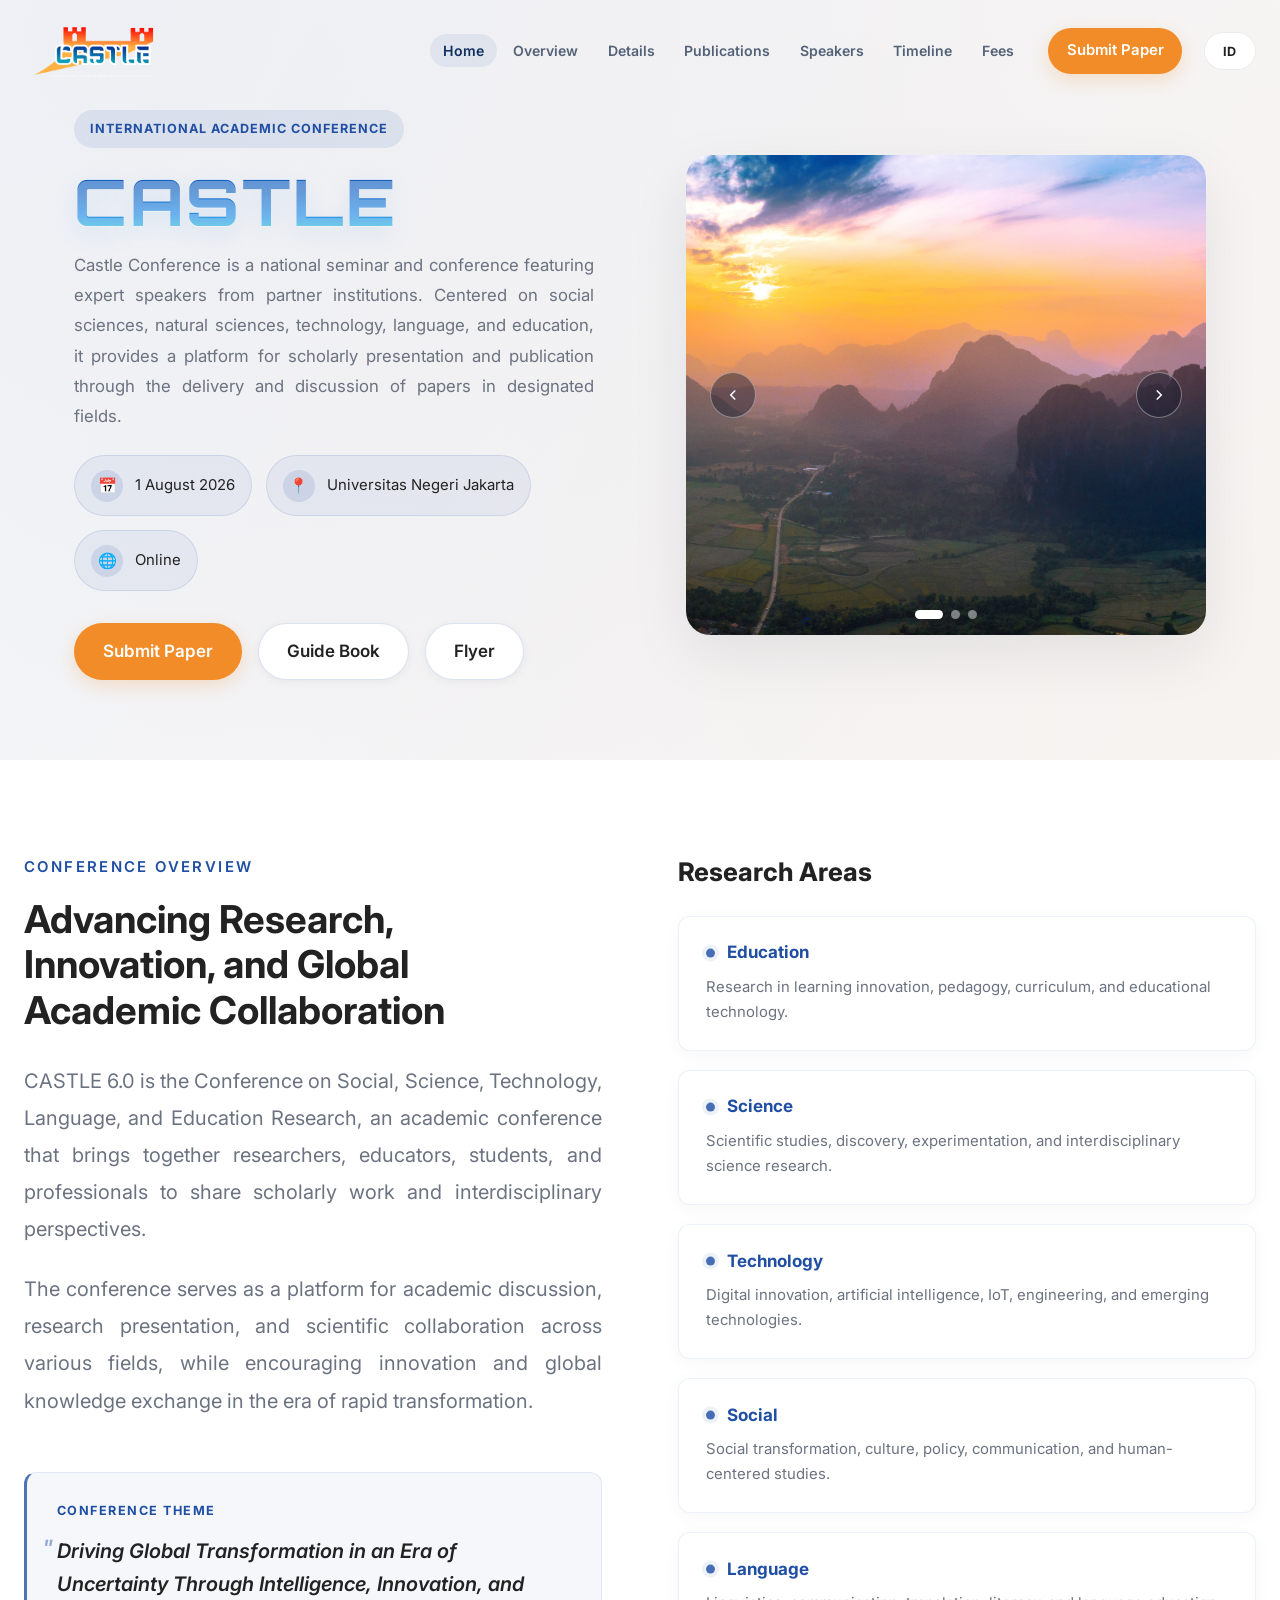
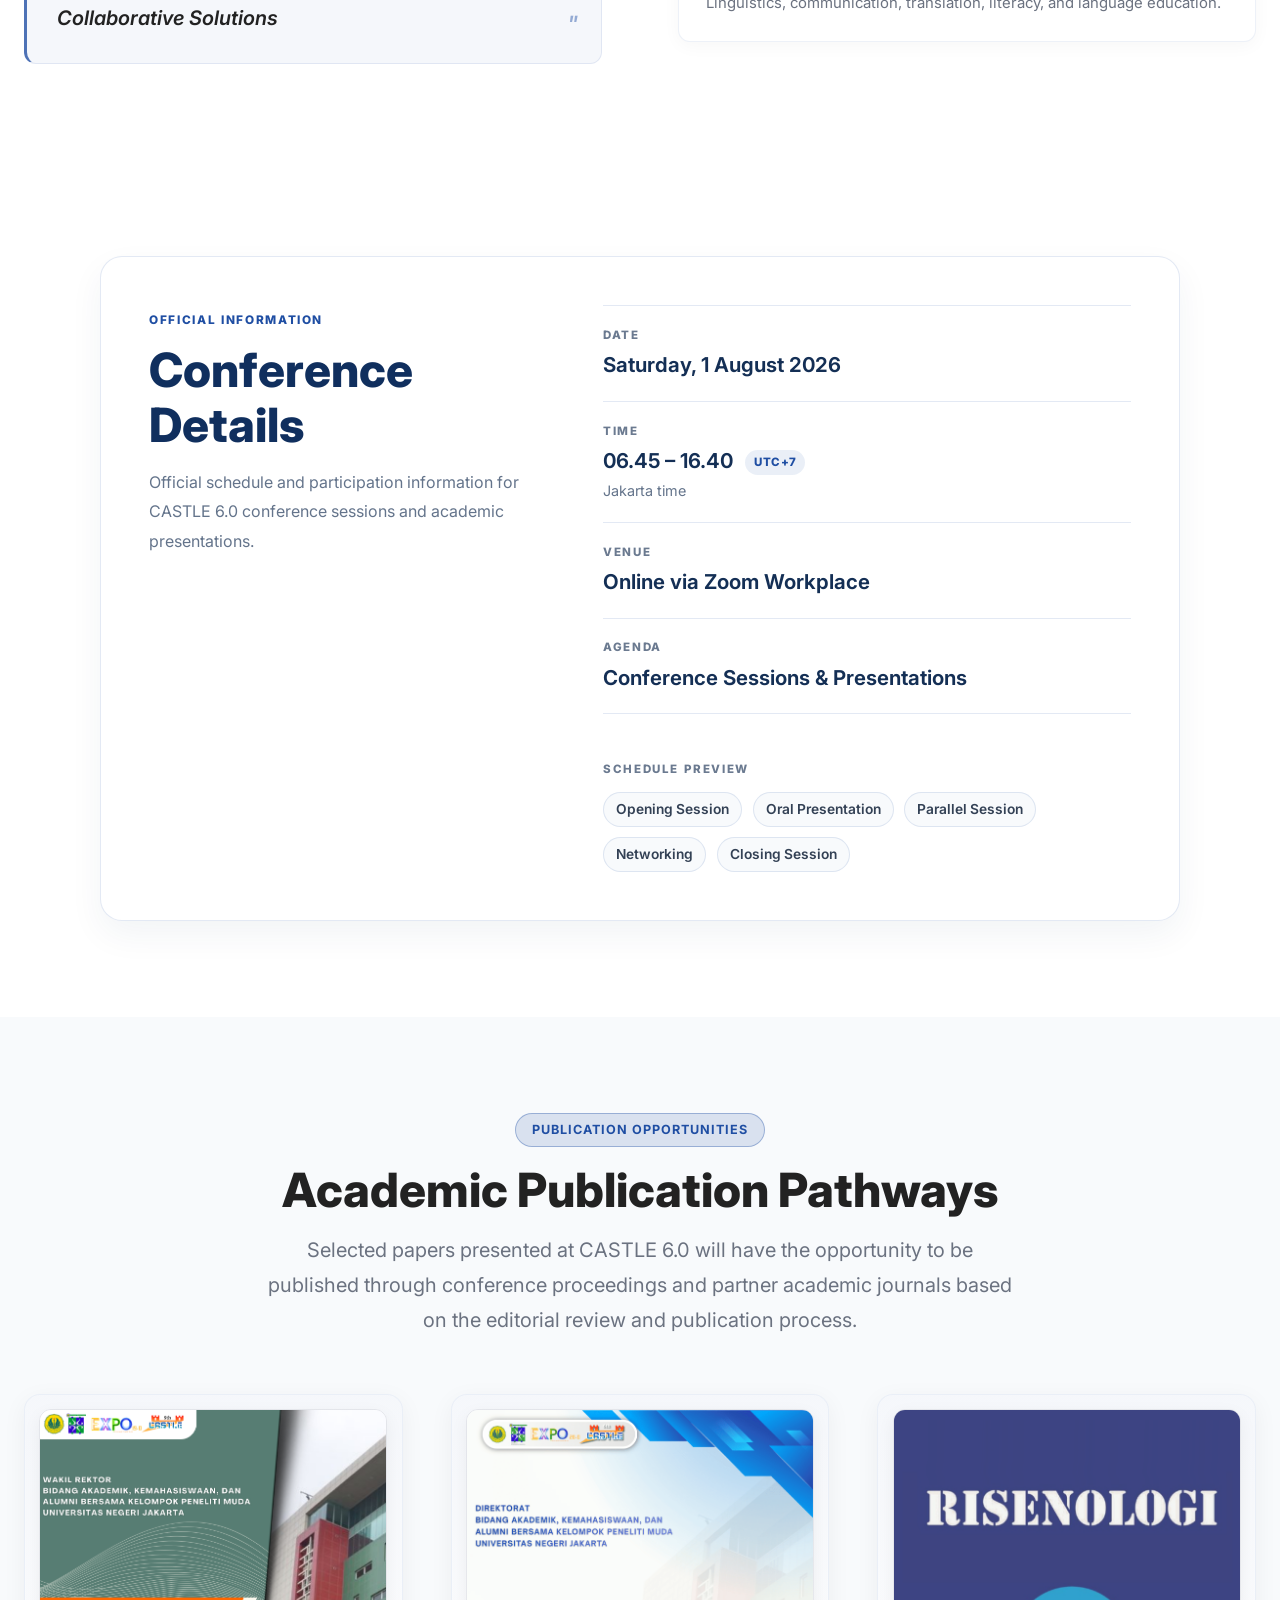
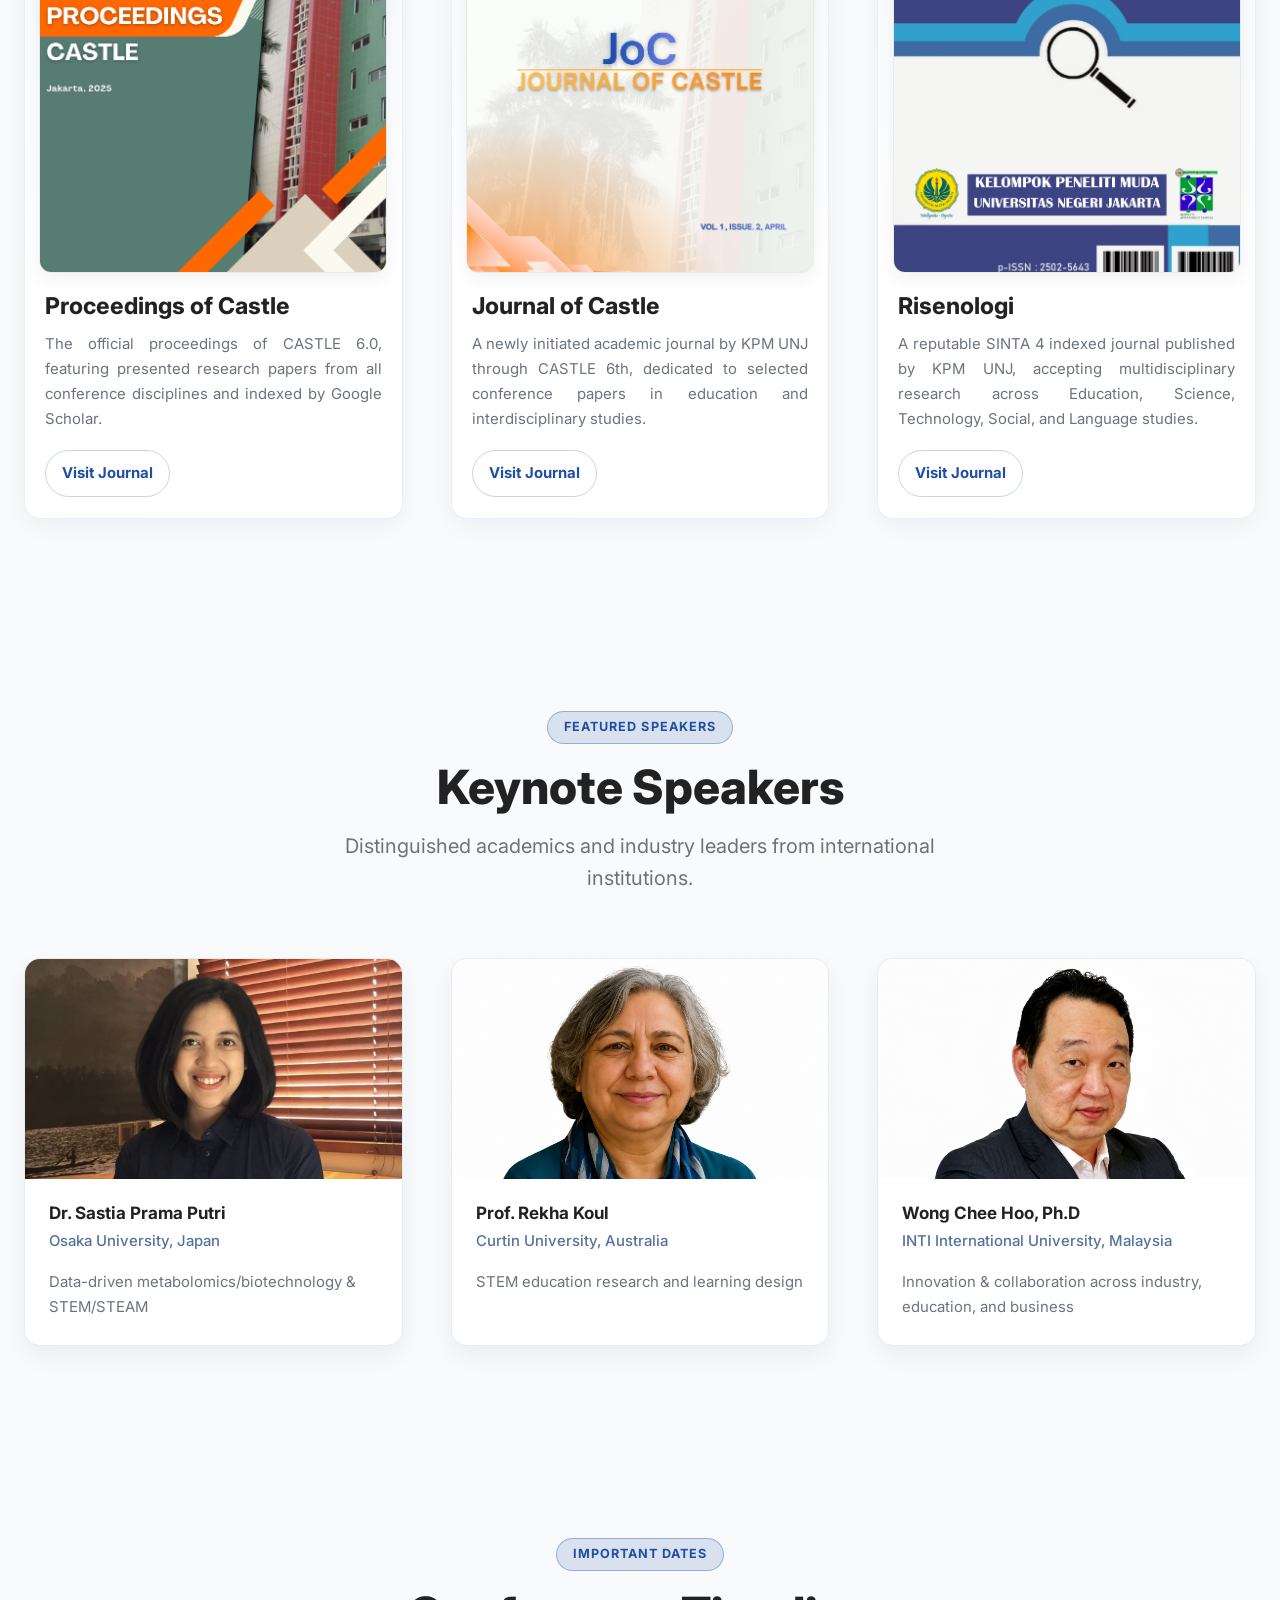
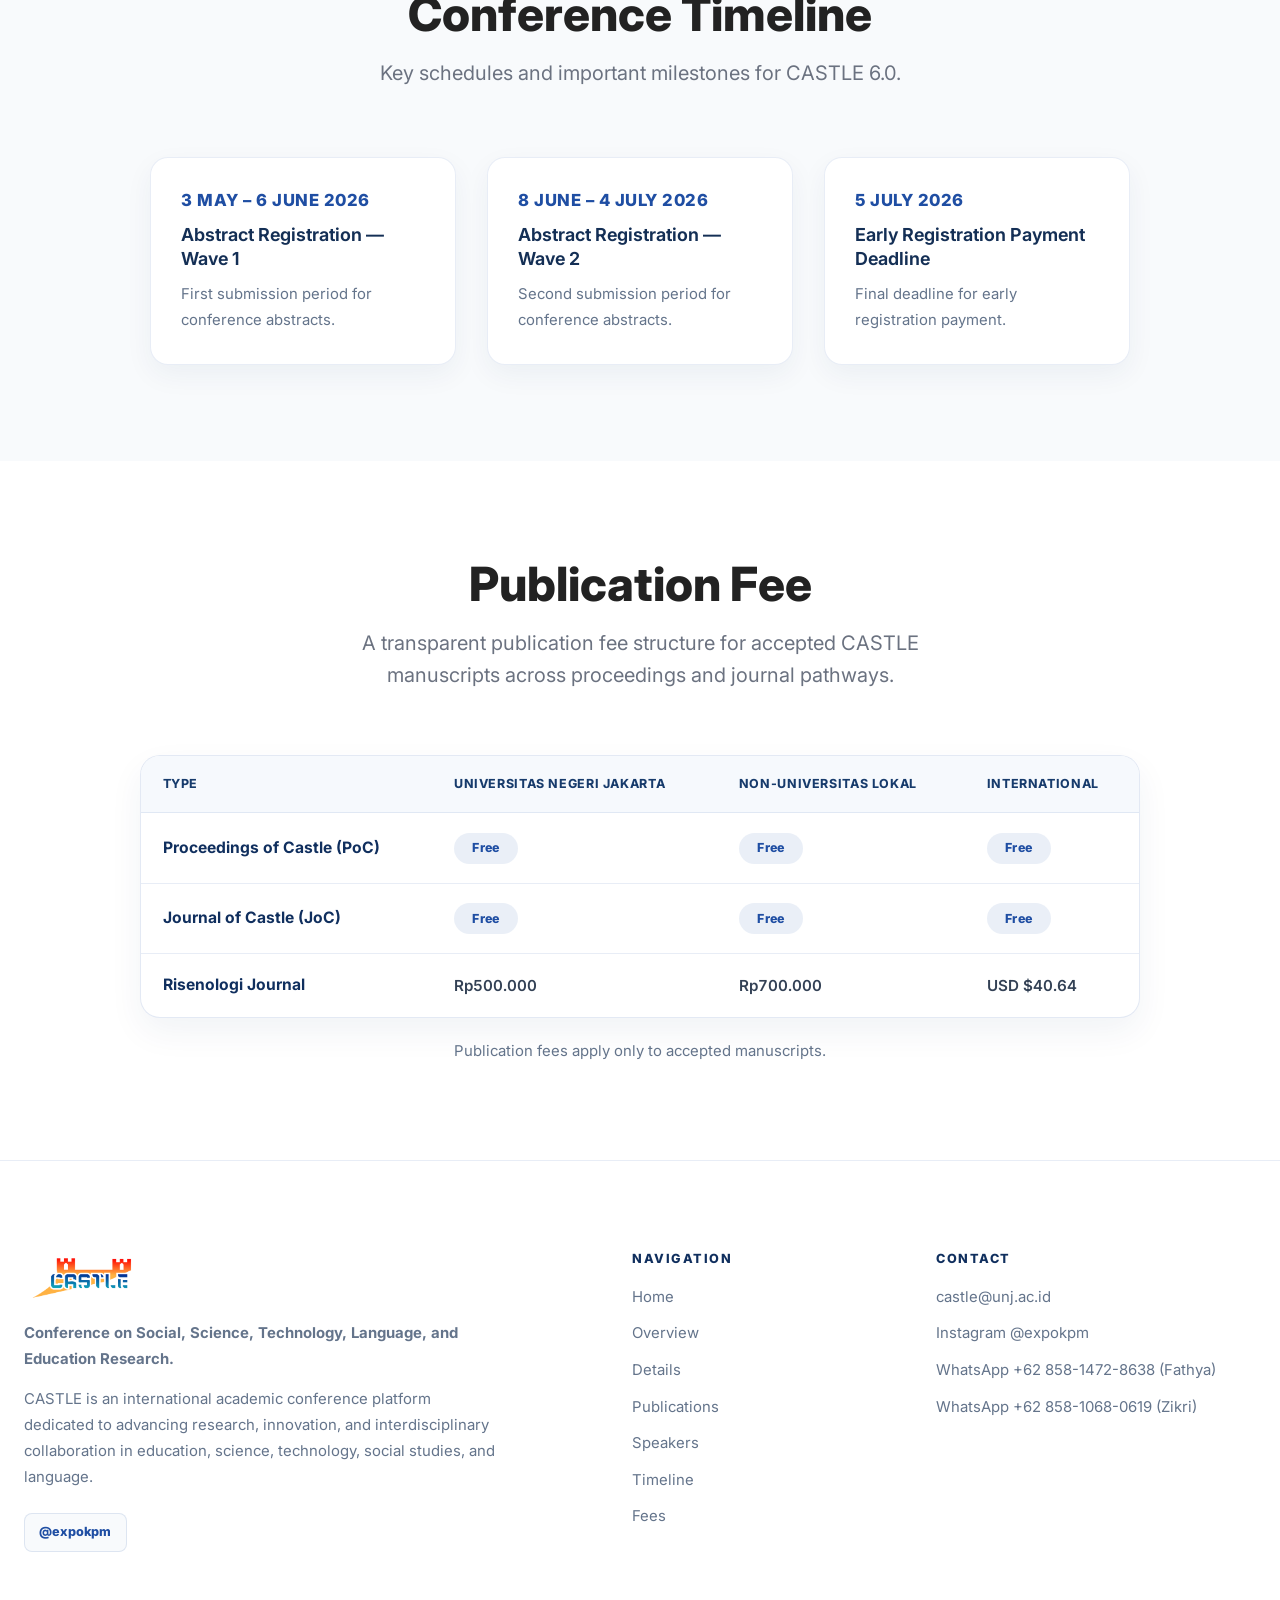
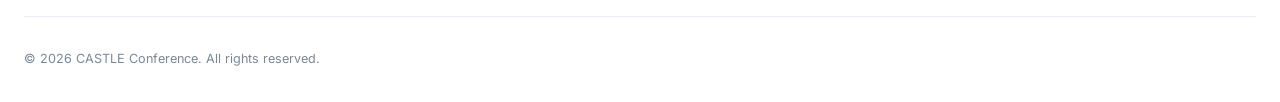
==== commit 406b5fb1: "foto" ====
--- a/index.html
+++ b/index.html
@@ -54,10 +54,10 @@
       <div class="hero-content" data-aos="fade-up">
         <span class="hero-badge" data-id="Konferensi Akademik Internasional" data-en="International Academic Conference">International Academic Conference</span>
         <h1 class="hero-title castle-logo-text">CASTLE</h1>
-        <p class="hero-subtitle" data-id="CASTLE Conference adalah seminar dan konferensi akademik yang menghadirkan pembicara ahli dari institusi mitra. Berfokus pada ilmu sosial, sains, teknologi, bahasa, dan pendidikan, konferensi ini menjadi wadah presentasi ilmiah, diskusi akademik, dan publikasi karya penelitian." data-en="CASTLE Conference is a national seminar and conference featuring expert speakers from partner institutions. Centered on social sciences, natural sciences, technology, language, and education, it provides a platform for scholarly presentation and publication through the delivery and discussion of papers in designated fields.">CASTLE Conference is a national seminar and conference featuring expert speakers from partner institutions. Centered on social sciences, natural sciences, technology, language, and education, it provides a platform for scholarly presentation and publication through the delivery and discussion of papers in designated fields.</p>
+        <p class="hero-subtitle" data-id="Castle Conference adalah seminar dan konferensi akademik yang menghadirkan pembicara ahli dari institusi mitra. Berfokus pada ilmu sosial, sains, teknologi, bahasa, dan pendidikan, konferensi ini menjadi wadah presentasi ilmiah, diskusi akademik, dan publikasi karya penelitian." data-en="Castle Conference is a national seminar and conference featuring expert speakers from partner institutions. Centered on social sciences, natural sciences, technology, language, and education, it provides a platform for scholarly presentation and publication through the delivery and discussion of papers in designated fields.">Castle Conference is a national seminar and conference featuring expert speakers from partner institutions. Centered on social sciences, natural sciences, technology, language, and education, it provides a platform for scholarly presentation and publication through the delivery and discussion of papers in designated fields.</p>
 
         <div class="hero-meta">
-          <div class="hero-meta-item" data-id="<span class='hero-meta-icon'>📅</span><span>15–17 Juli 2026</span>" data-en="<span class='hero-meta-icon'>📅</span><span>July 15–17, 2026</span>"><span class="hero-meta-icon">📅</span><span>July 15–17, 2026</span></div>
+          <div class="hero-meta-item" data-id="<span class='hero-meta-icon'>📅</span><span>1 August 2026</span>" data-en="<span class='hero-meta-icon'>📅</span><span>1 August 2026</span>"><span class="hero-meta-icon">📅</span><span>1 August 2026</span></div>
           <div class="hero-meta-item" data-id="<span class='hero-meta-icon'>📍</span><span>Universitas Negeri Jakarta</span>" data-en="<span class='hero-meta-icon'>📍</span><span>Universitas Negeri Jakarta</span>"><span class="hero-meta-icon">📍</span><span>Universitas Negeri Jakarta</span></div>
           <div class="hero-meta-item" data-id="<span class='hero-meta-icon'>🌐</span><span>Daring</span>" data-en="<span class='hero-meta-icon'>🌐</span><span>Online</span>"><span class="hero-meta-icon">🌐</span><span>Online</span></div>
         </div>
@@ -109,7 +109,7 @@
 
         <div class="theme-block">
           <h3 class="theme-label" data-id="Tema Konferensi" data-en="Conference Theme">Conference Theme</h3>
-          <blockquote class="theme-quote" data-id="&quot;Mendorong Transformasi Global di Era Ketidakpastian melalui Kecerdasan, Inovasi, dan Solusi Kolaboratif&quot;" data-en="&quot;Driving Global Transformation in an Era of Uncertainty Through Intelligence, Innovation, and Collaborative Solutions&quot;">"Driving Global Transformation in an Era of Uncertainty Through Intelligence, Innovation, and Collaborative Solutions"</blockquote>
+          <blockquote class="theme-quote" data-id="Mendorong Transformasi Global di Era Ketidakpastian melalui Kecerdasan, Inovasi, dan Solusi Kolaboratif;" data-en="Driving Global Transformation in an Era of Uncertainty Through Intelligence, Innovation, and Collaborative Solutions">Driving Global Transformation in an Era of Uncertainty Through Intelligence, Innovation, and Collaborative Solutions</blockquote>
         </div>
       </div>
 
@@ -179,7 +179,7 @@
             <span class="schedule-preview-label" data-id="Pratinjau Jadwal" data-en="Schedule Preview">Schedule Preview</span>
             <ul>
               <li data-id="Sesi Pembukaan" data-en="Opening Session">Opening Session</li>
-              <li data-id="Presentasi Keynote" data-en="Keynote Presentation">Keynote Presentation</li>
+              <li data-id="Oral Presentasi" data-en="Oral Presentation">Oral Presentation</li>
               <li data-id="Sesi Paralel" data-en="Parallel Session">Parallel Session</li>
               <li data-id="Jejaring" data-en="Networking">Networking</li>
               <li data-id="Sesi Penutupan" data-en="Closing Session">Closing Session</li>
@@ -202,6 +202,32 @@
       </div>
 
       <div class="publication-grid" data-aos="fade-up">
+        <a href="https://journal.unj.ac.id/unj/index.php/castle" target="_blank" rel="noopener noreferrer" class="journal-card-link" aria-label="Visit Proceedings of Castle">
+          <article class="publication-card">
+            <div class="publication-image">
+              <img src="assets/images/poc.png" alt="Proceedings of Castle poster">
+            </div>
+            <div class="publication-body">
+              <h3>Proceedings of Castle</h3>
+              <p data-id="Prosiding resmi CASTLE 6.0 yang memuat makalah riset yang dipresentasikan dari seluruh disiplin konferensi dan terindeks Google Scholar." data-en="The official proceedings of CASTLE 6.0, featuring presented research papers from all conference disciplines and indexed by Google Scholar.">The official proceedings of CASTLE 6.0, featuring presented research papers from all conference disciplines and indexed by Google Scholar.</p>
+              <span class="publication-link" data-id="Kunjungi Jurnal" data-en="Visit Journal">Visit Journal</span>
+            </div>
+          </article>
+        </a>
+
+        <a href="https://journal.unj.ac.id/unj/index.php/jcu" target="_blank" rel="noopener noreferrer" class="journal-card-link" aria-label="Visit Journal of Castle">
+          <article class="publication-card">
+            <div class="publication-image">
+              <img src="assets/images/joc.png" alt="Journal of Castle poster">
+            </div>
+            <div class="publication-body">
+              <h3>Journal of Castle</h3>
+              <p data-id="Jurnal akademik baru yang diinisiasi oleh KPM UNJ melalui CASTLE ke-6, didedikasikan untuk makalah konferensi terpilih dalam bidang pendidikan dan studi interdisipliner." data-en="A newly initiated academic journal by KPM UNJ through CASTLE 6th, dedicated to selected conference papers in education and interdisciplinary studies.">A newly initiated academic journal by KPM UNJ through CASTLE 6th, dedicated to selected conference papers in education and interdisciplinary studies.</p>
+              <span class="publication-link" data-id="Kunjungi Jurnal" data-en="Visit Journal">Visit Journal</span>
+            </div>
+          </article>
+        </a>
+
         <a href="https://journal.unj.ac.id/unj/index.php/risenologi" target="_blank" rel="noopener noreferrer" class="journal-card-link" aria-label="Visit Risenologi journal">
           <article class="publication-card">
             <div class="publication-image">
@@ -214,32 +240,6 @@
             </div>
           </article>
         </a>
-
-        <a href="https://journal.unj.ac.id/unj/index.php/jcu" target="_blank" rel="noopener noreferrer" class="journal-card-link" aria-label="Visit Journal of Castle">
-          <article class="publication-card">
-            <div class="publication-image">
-              <img src="assets/images/joc.png" alt="Journal of Castle poster">
-            </div>
-            <div class="publication-body">
-              <h3>Journal of Castle</h3>
-              <p data-id="Jurnal akademik baru yang diinisiasi oleh KPM UNJ melalui CASTLE ke-6, didedikasikan untuk makalah konferensi terpilih dalam bidang pendidikan dan studi interdisipliner." data-en="A newly initiated academic journal by KPM UNJ through CASTLE 6th, dedicated to selected conference papers in education and interdisciplinary studies.">A newly initiated academic journal by KPM UNJ through CASTLE 6th, dedicated to selected conference papers in education and interdisciplinary studies.</p>
-              <span class="publication-link" data-id="Kunjungi Jurnal" data-en="Visit Journal">Visit Journal</span>
-            </div>
-          </article>
-        </a>
-
-        <a href="https://journal.unj.ac.id/unj/index.php/castle" target="_blank" rel="noopener noreferrer" class="journal-card-link" aria-label="Visit Proceedings of Castle">
-          <article class="publication-card">
-            <div class="publication-image">
-              <img src="assets/images/poc.png" alt="Proceedings of Castle poster">
-            </div>
-            <div class="publication-body">
-              <h3>Proceedings of Castle</h3>
-              <p data-id="Prosiding resmi CASTLE 6.0 yang memuat makalah riset yang dipresentasikan dari seluruh disiplin konferensi dan terindeks Google Scholar." data-en="The official proceedings of CASTLE 6.0, featuring presented research papers from all conference disciplines and indexed by Google Scholar.">The official proceedings of CASTLE 6.0, featuring presented research papers from all conference disciplines and indexed by Google Scholar.</p>
-              <span class="publication-link" data-id="Kunjungi Jurnal" data-en="Visit Journal">Visit Journal</span>
-            </div>
-          </article>
-        </a>
       </div>
     </div>
   </section>
@@ -258,7 +258,7 @@
       <div class="speakers-grid" data-aos="fade-up">
         <article class="speaker-card">
           <div class="speaker-media">
-            <img src="assets/images/orang1.jpg" alt="Dr. Sastia Prama Putri portrait" />
+            <img src="assets/images/orang1.jpeg" alt="Dr. Sastia Prama Putri portrait" />
           </div>
           <div class="speaker-body">
             <h4 class="speaker-name">Dr. Sastia Prama Putri</h4>
@@ -269,7 +269,7 @@
 
         <article class="speaker-card">
           <div class="speaker-media">
-            <img src="assets/images/orang2.jpg" alt="Prof. Rekha Koul portrait" />
+            <img src="assets/images/orang2.png" alt="Prof. Rekha Koul portrait" />
           </div>
           <div class="speaker-body">
             <h4 class="speaker-name">Prof. Rekha Koul</h4>
@@ -280,7 +280,7 @@
 
         <article class="speaker-card">
           <div class="speaker-media">
-            <img src="assets/images/orang3.jpg" alt="Wong Chee Hoo, Ph.D portrait" />
+            <img src="assets/images/orang3.png" alt="Wong Chee Hoo, Ph.D portrait" />
           </div>
           <div class="speaker-body">
             <h4 class="speaker-name">Wong Chee Hoo, Ph.D</h4>
--- a/assets/css/style.css
+++ b/assets/css/style.css
@@ -31,15 +31,16 @@
 
   /* Typography */
   --font-base: 'Inter', system-ui, sans-serif;
-  --fs-xs: 0.75rem;
-  --fs-sm: 0.875rem;
-  --fs-md: 1rem;
-  --fs-lg: 1.125rem;
-  --fs-xl: 1.25rem;
-  --fs-2xl: 1.5rem;
-  --fs-3xl: 2rem;
-  --fs-4xl: 2.5rem;
-  --fs-5xl: 3.5rem;
+  --fs-base: clamp(0.98rem, 0.98rem + 0.14vw, 1.03rem);
+  --fs-xs: clamp(0.72rem, 0.75rem + 0.05vw, 0.8rem);
+  --fs-sm: clamp(0.86rem, 0.9rem + 0.04vw, 0.95rem);
+  --fs-md: clamp(1rem, 1rem + 0.08vw, 1.08rem);
+  --fs-lg: clamp(1.1rem, 1.2rem + 0.15vw, 1.25rem);
+  --fs-xl: clamp(1.3rem, 1.35rem + 0.2vw, 1.45rem);
+  --fs-2xl: clamp(1.45rem, 1.5rem + 0.3vw, 1.65rem);
+  --fs-3xl: clamp(1.95rem, 2.1rem + 0.5vw, 2.4rem);
+  --fs-4xl: clamp(2.35rem, 2.6rem + 0.8vw, 2.95rem);
+  --fs-5xl: clamp(3rem, 3.35rem + 1vw, 3.8rem);
 
   /* Spacing */
   --space-xs: 0.5rem;
@@ -50,6 +51,12 @@
   --space-2xl: 3rem;
   --space-3xl: 4rem;
   --space-4xl: 6rem;
+  --space-fluid-xs: clamp(0.5rem, 0.75vw, 0.8rem);
+  --space-fluid-sm: clamp(0.8rem, 1.1vw, 1.1rem);
+  --space-fluid-md: clamp(1.1rem, 1.45vw, 1.4rem);
+  --space-fluid-lg: clamp(1.6rem, 2.2vw, 2.4rem);
+  --space-fluid-xl: clamp(2.2rem, 3vw, 3.4rem);
+  --space-fluid-2xl: clamp(3rem, 4vw, 4.8rem);
 
   /* Layout */
   --container-max: 1280px;
@@ -68,8 +75,8 @@
 
   /* Shadows */
   --shadow-sm: 0 2px 10px rgba(15, 23, 42, 0.05);
-  --shadow-md: 0 8px 28px rgba(15, 23, 42, 0.08);
-  --shadow-lg: 0 16px 38px rgba(15, 23, 42, 0.1);
+  --shadow-md: 0 10px 28px rgba(15, 23, 42, 0.08);
+  --shadow-lg: 0 18px 42px rgba(15, 23, 42, 0.1);
 }
 
 /* ─────────────────────────────────────────────────────────
@@ -1018,6 +1025,7 @@
   height: 100%;
   object-fit: cover;
   display: block;
+  object-position: center top;
 }
 
 .speaker-body {
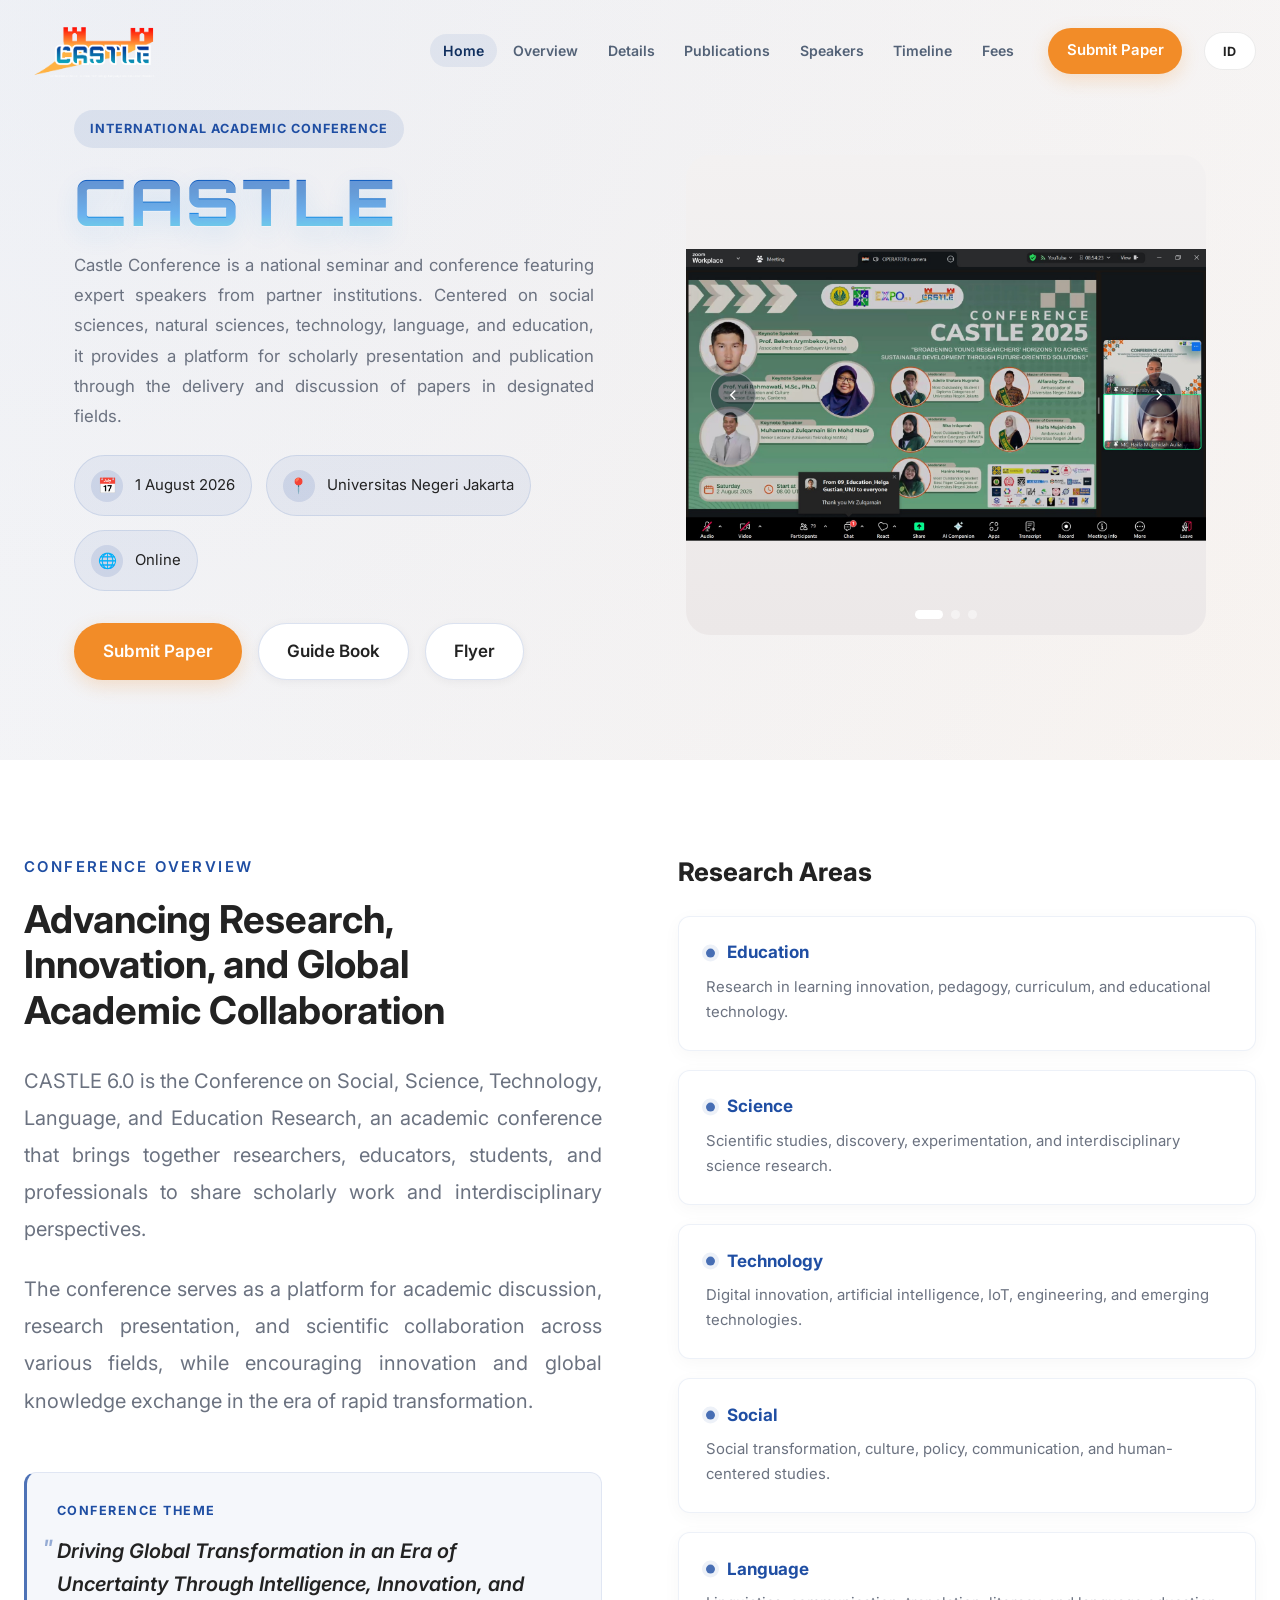
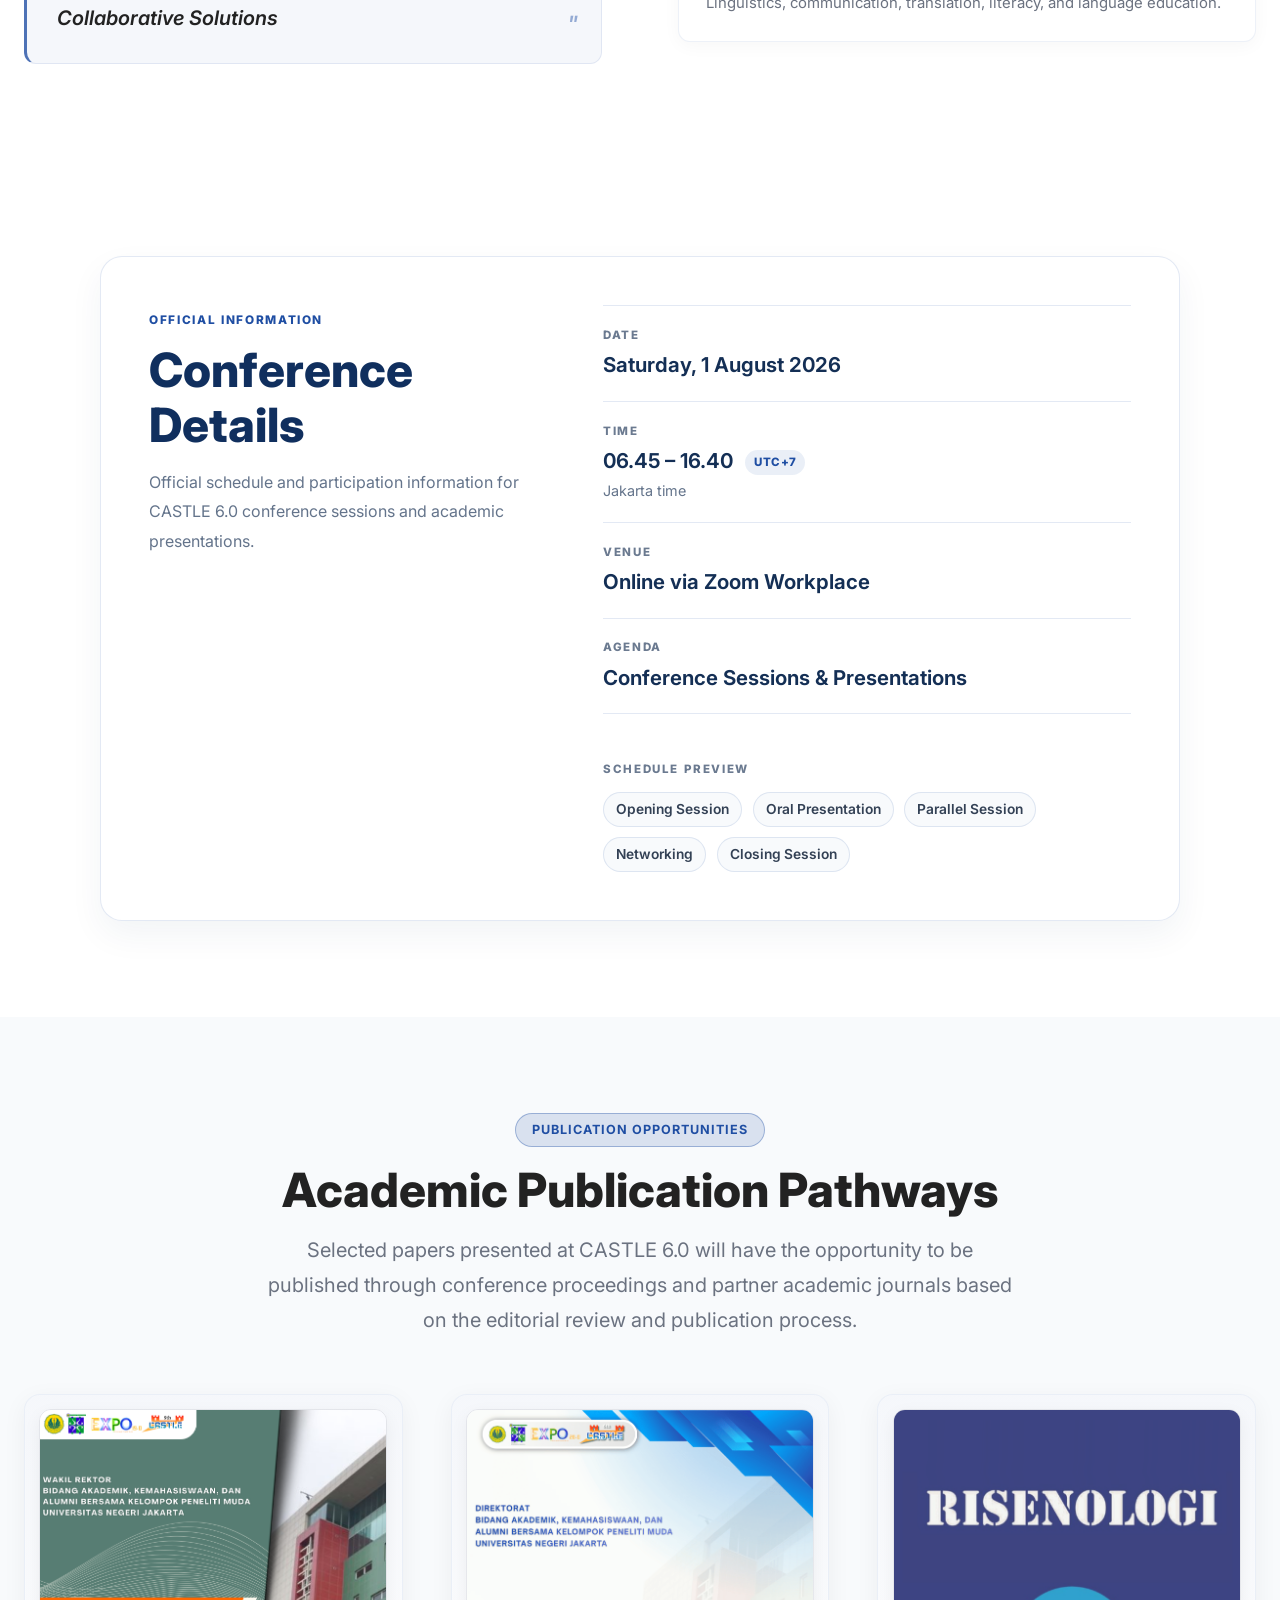
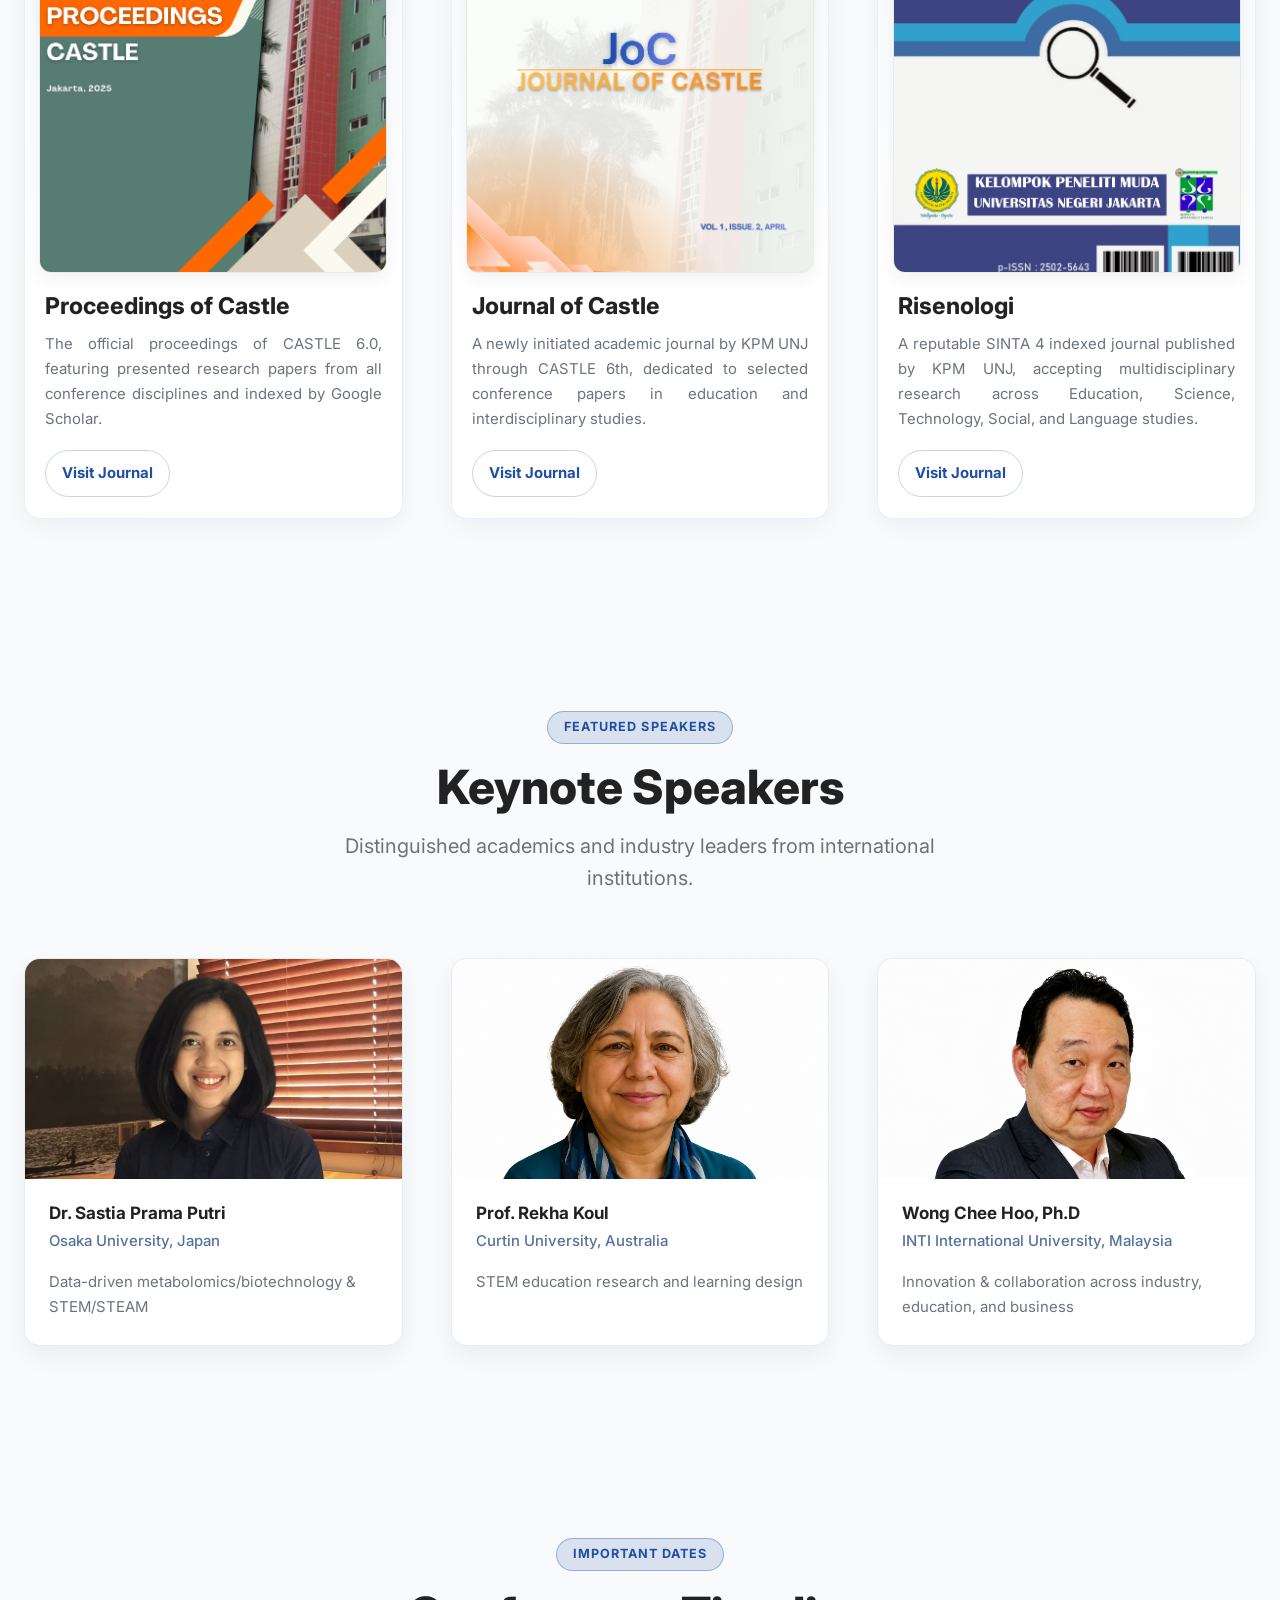
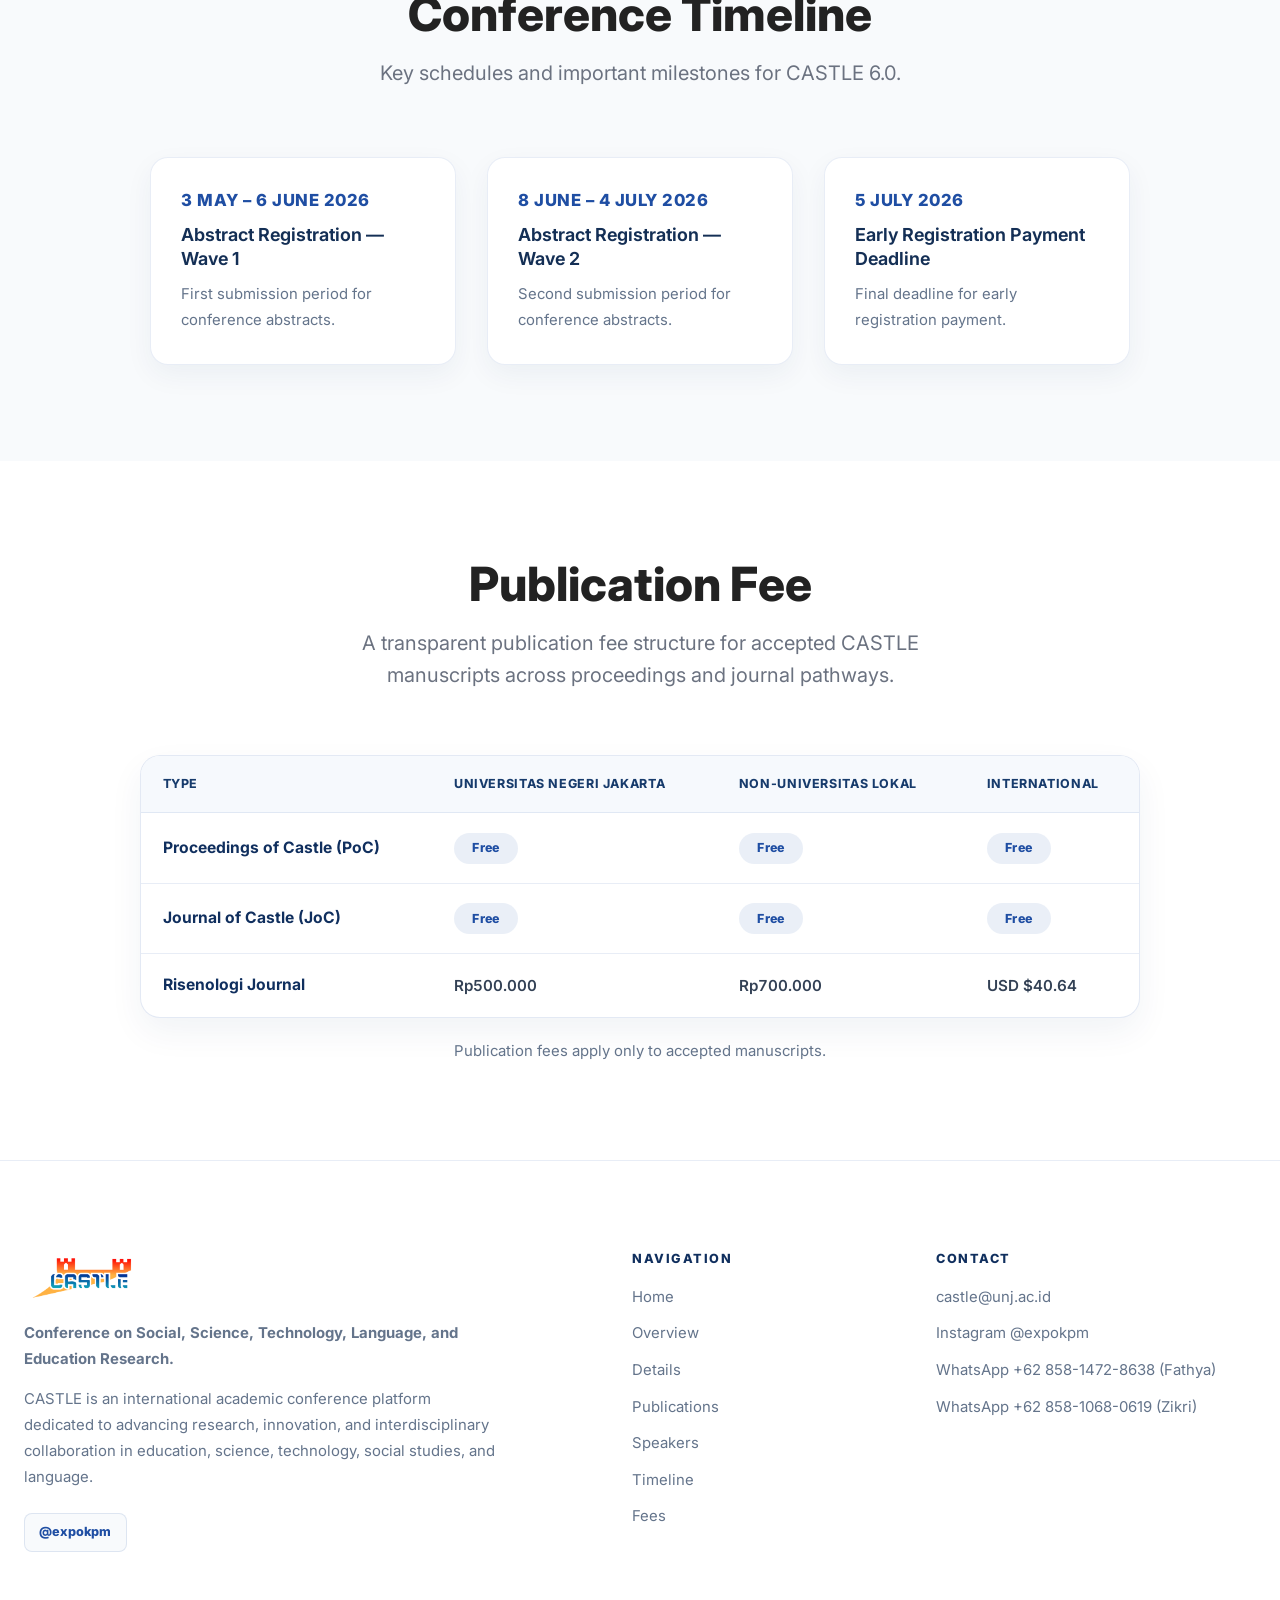
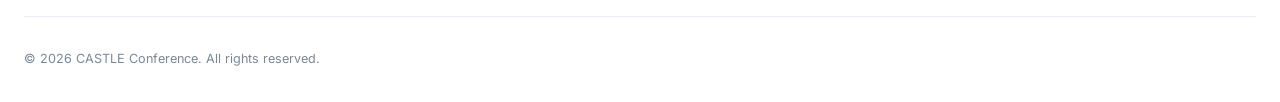
==== commit 0d0a6fb8: "mengubah poto silde dan format css" ====
--- a/index.html
+++ b/index.html
@@ -72,9 +72,9 @@
       <div class="hero-visual" data-aos="fade-up">
         <div class="hero-slider">
           <div class="hero-slider-track">
-            <div class="hero-slide active"><img src="assets/images/pic 1.JPG" alt="Conference highlight 1"></div>
-            <div class="hero-slide"><img src="assets/images/pic 2.JPG" alt="Conference highlight 2"></div>
-            <div class="hero-slide"><img src="assets/images/pic 3.JPG" alt="Conference highlight 3"></div>
+            <div class="hero-slide active"><img src="assets/images/Keynote Speaker Conference.jpeg" alt="Conference highlight 1"></div>
+            <div class="hero-slide"><img src="assets/images/Zoom Conference.jpeg" alt="Conference highlight 2"></div>
+            <div class="hero-slide"><img src="assets/images/Zoom Conference CASTLE 2025.jpeg" alt="Conference highlight 3"></div>
           </div>
           <button class="hero-slider-btn hero-slider-btn--prev" type="button" aria-label="Previous slide">
             <svg width="18" height="18" viewBox="0 0 24 24" fill="none" stroke="currentColor" stroke-width="2"><path d="M15 18l-6-6 6-6"/></svg>
--- a/assets/css/style.css
+++ b/assets/css/style.css
@@ -478,30 +478,36 @@
   min-height: 480px;
   border-radius: var(--radius-xl);
   overflow: hidden;
-  background: linear-gradient(180deg, rgba(255,255,255,0.96) 0%, rgba(245,248,255,0.96) 100%);
-  box-shadow: 0 20px 60px rgba(15, 23, 42, 0.08);
-}
-
-.hero-slider-track,
+  background: linear-gradient(180deg,#f3f1f1 0%,#ece8e8 100%);
+}
+
+.hero-slider-track {
+  position: absolute;
+  inset: 0;
+}
+
 .hero-slide {
   position: absolute;
   inset: 0;
-}
-
-.hero-slide {
   opacity: 0;
   transition: opacity 700ms ease;
+
+  display: flex;
+  align-items: center;
+  justify-content: center;
 }
 
 .hero-slide.active {
   opacity: 1;
+  z-index: 2;
 }
 
 .hero-slide img {
-  width: 100%;
-  height: 100%;
-  object-fit: cover;
-  background: #f8fbff;
+  max-width: 100%;
+  max-height: 100%;
+  object-fit: contain;
+  display: block;
+  background: transparent;
 }
 
 .hero-slider-btn {
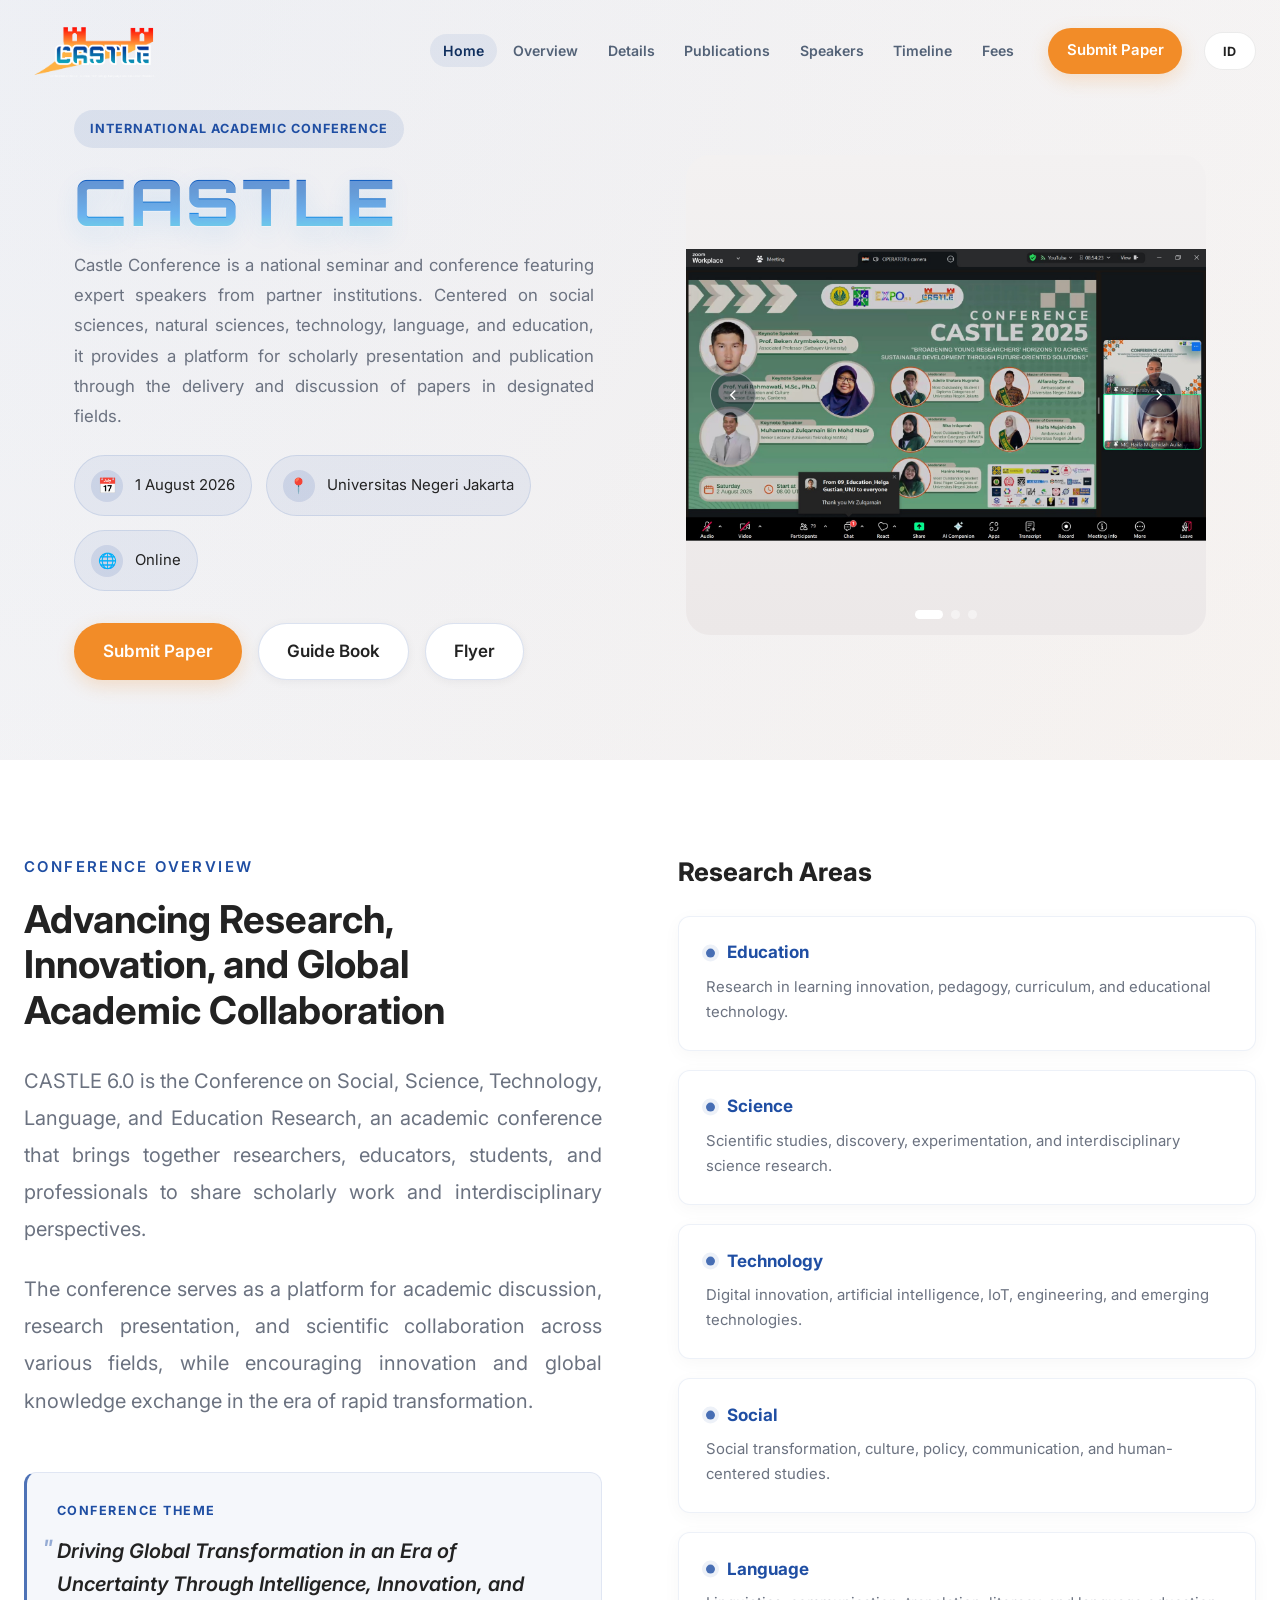
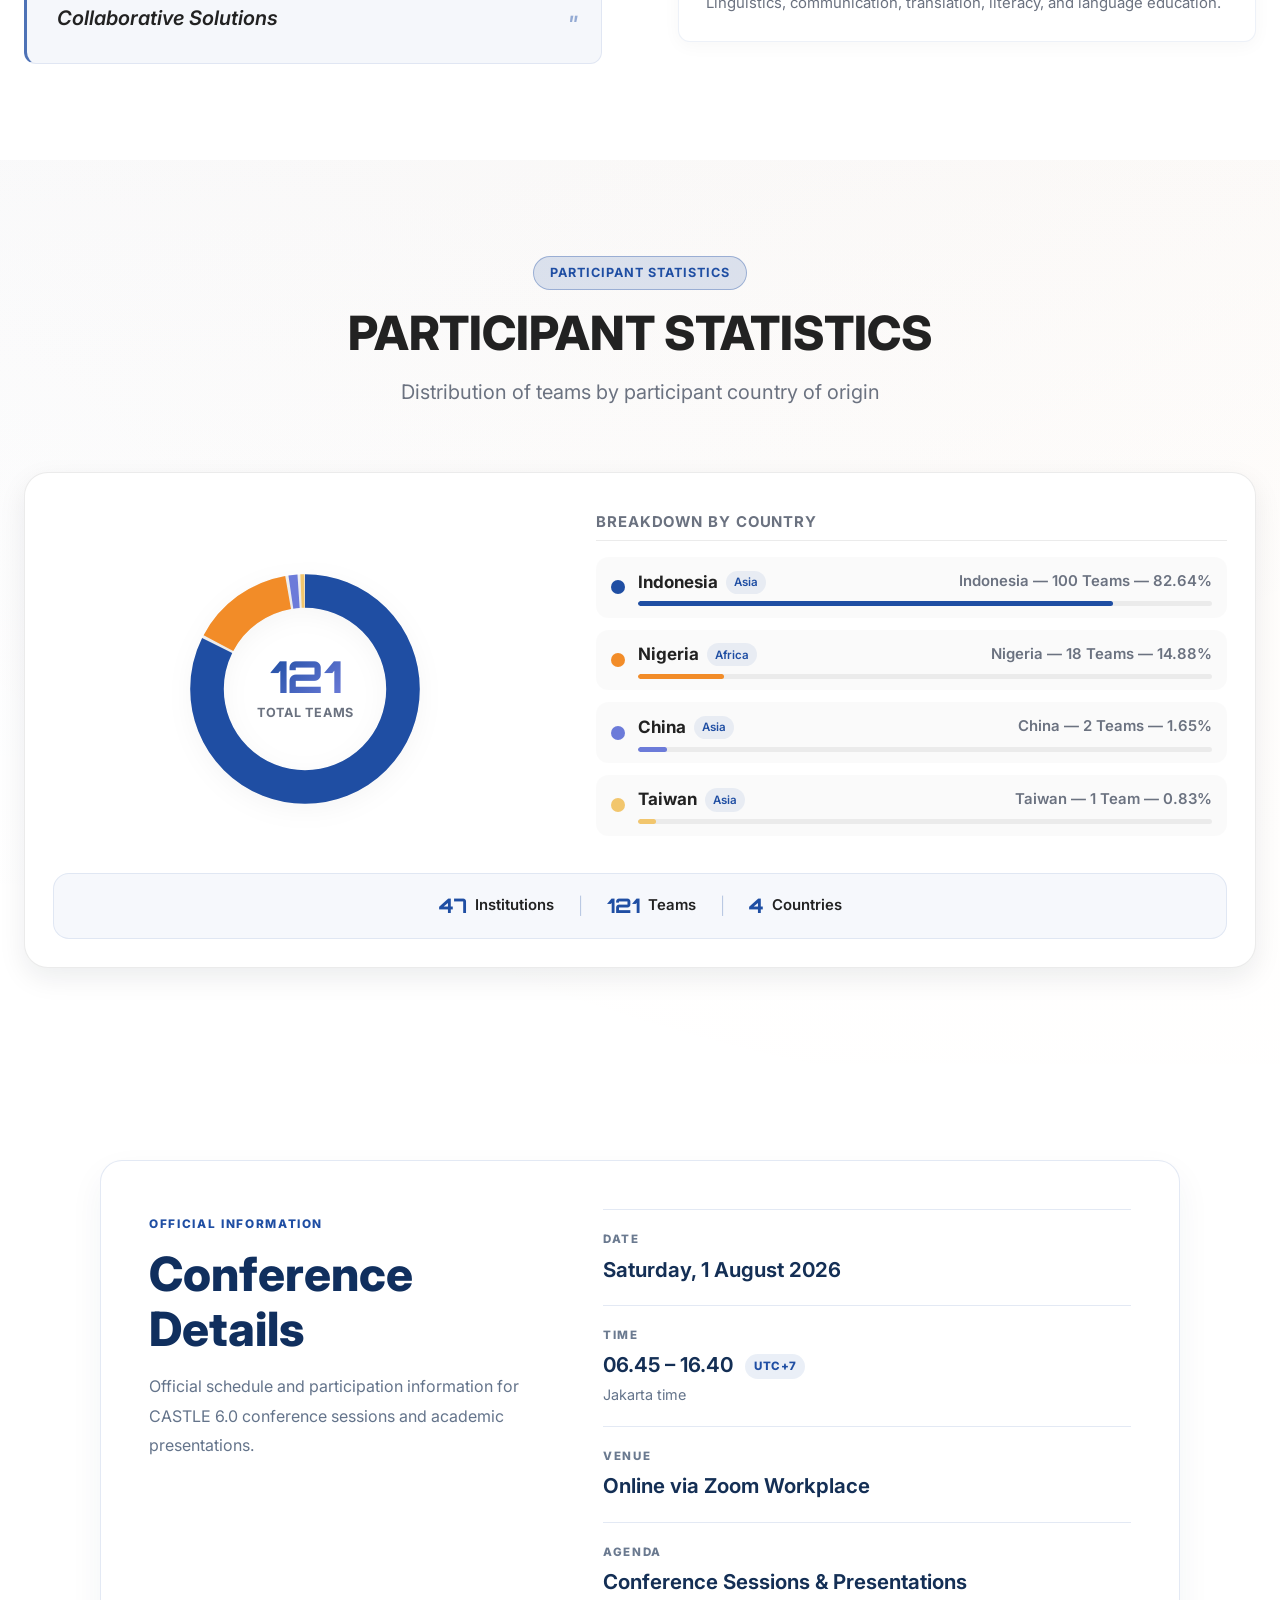
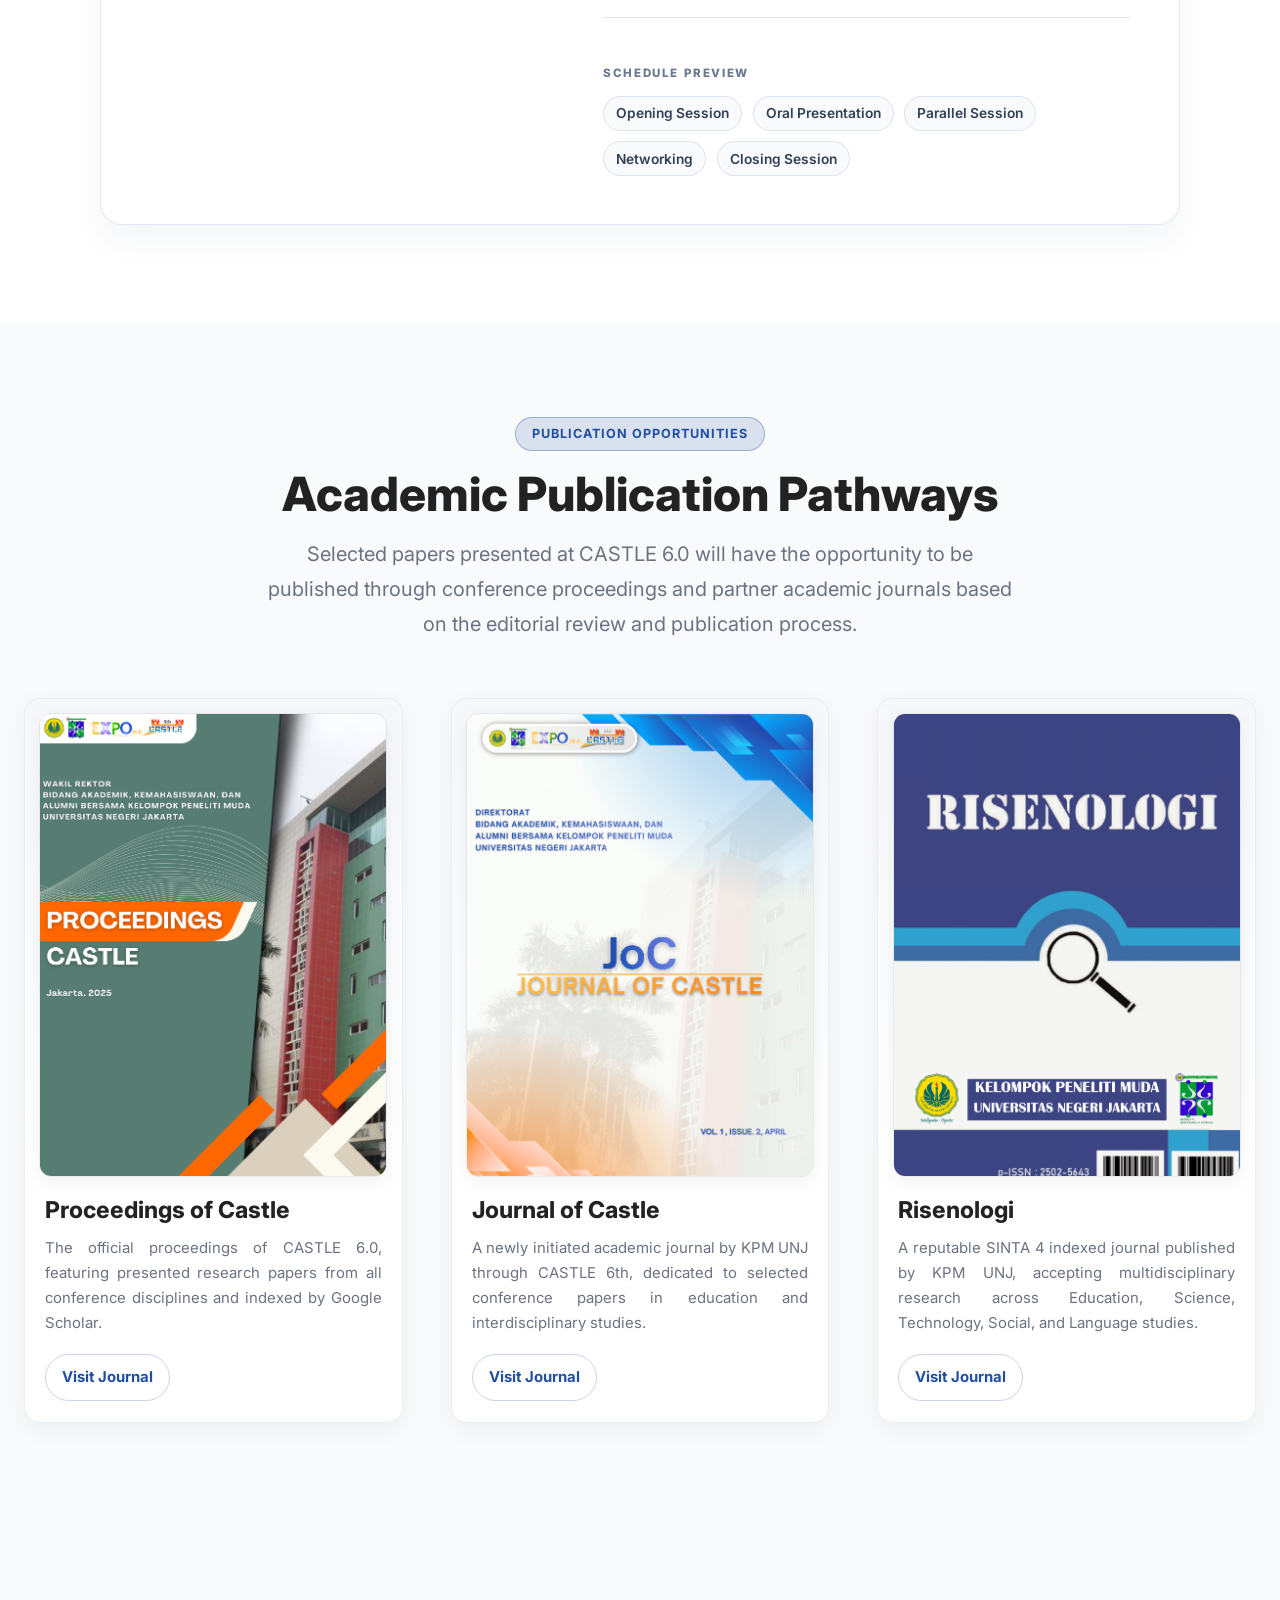
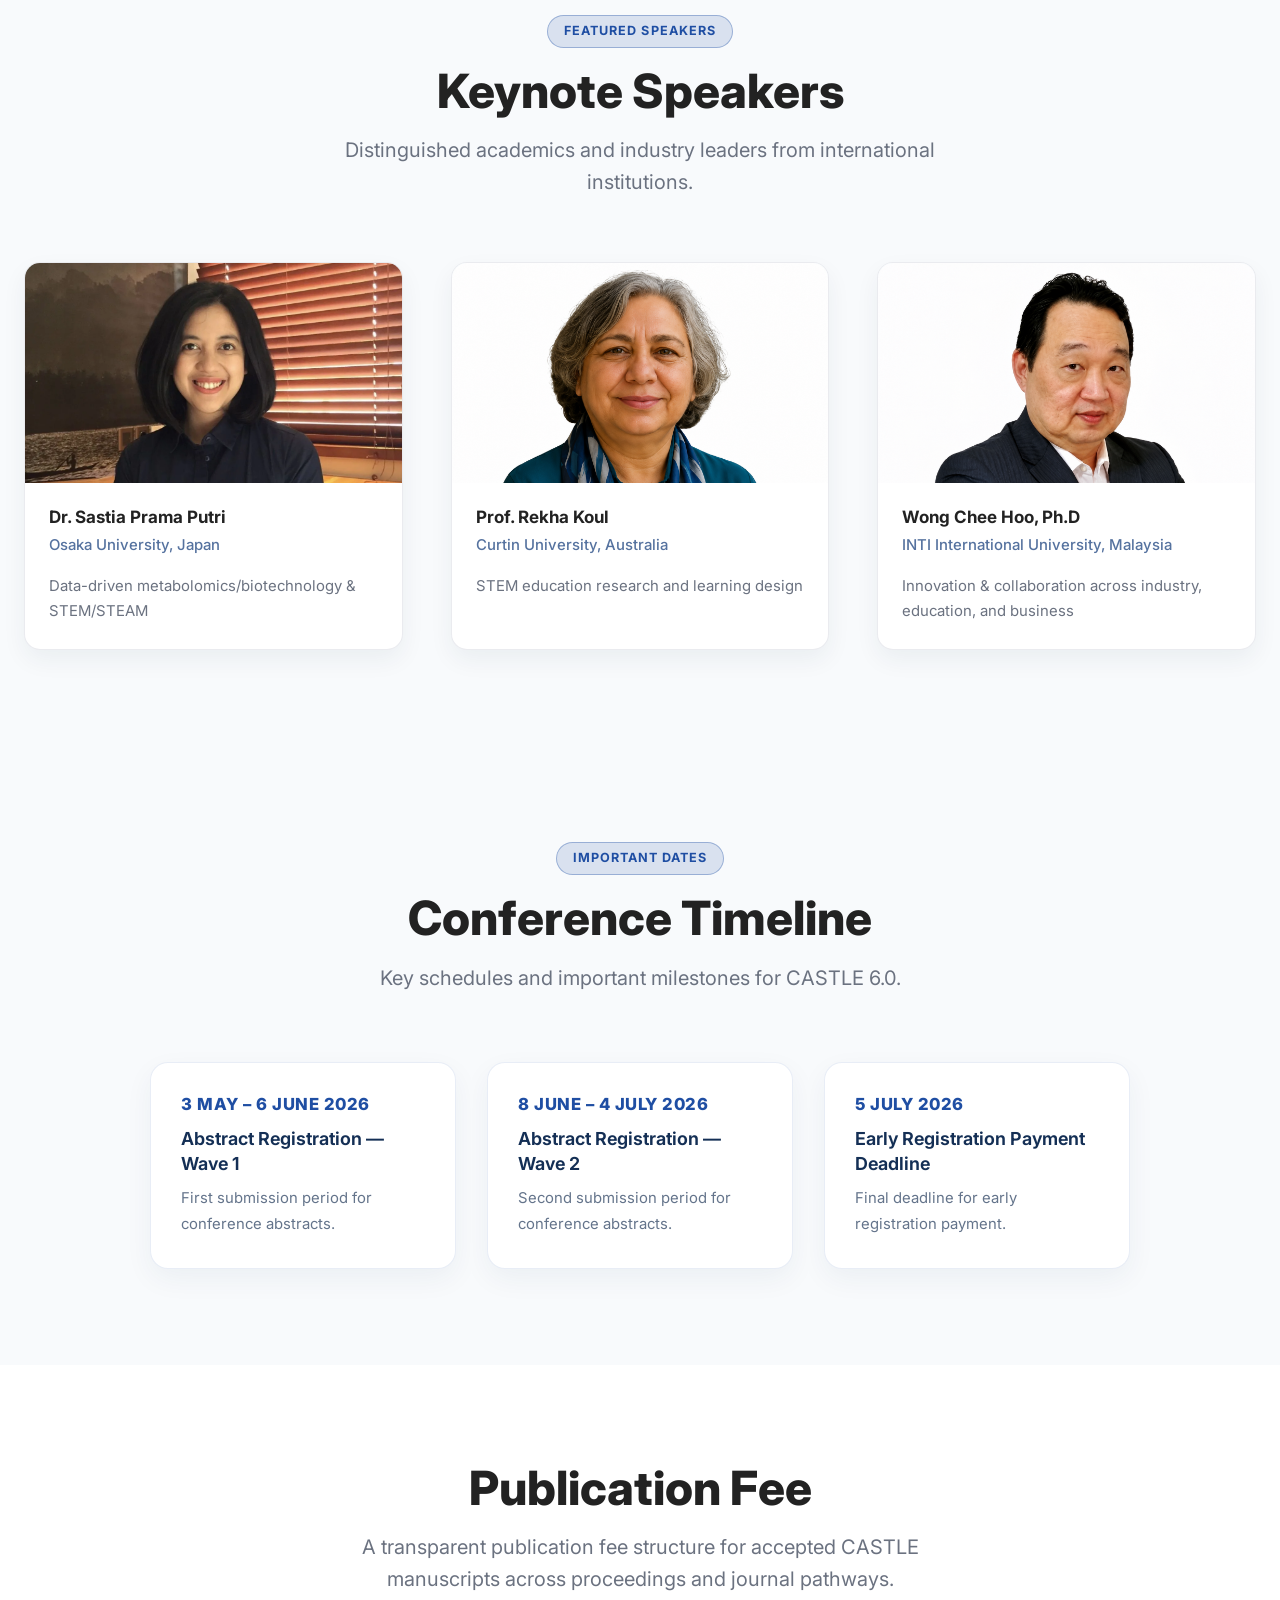
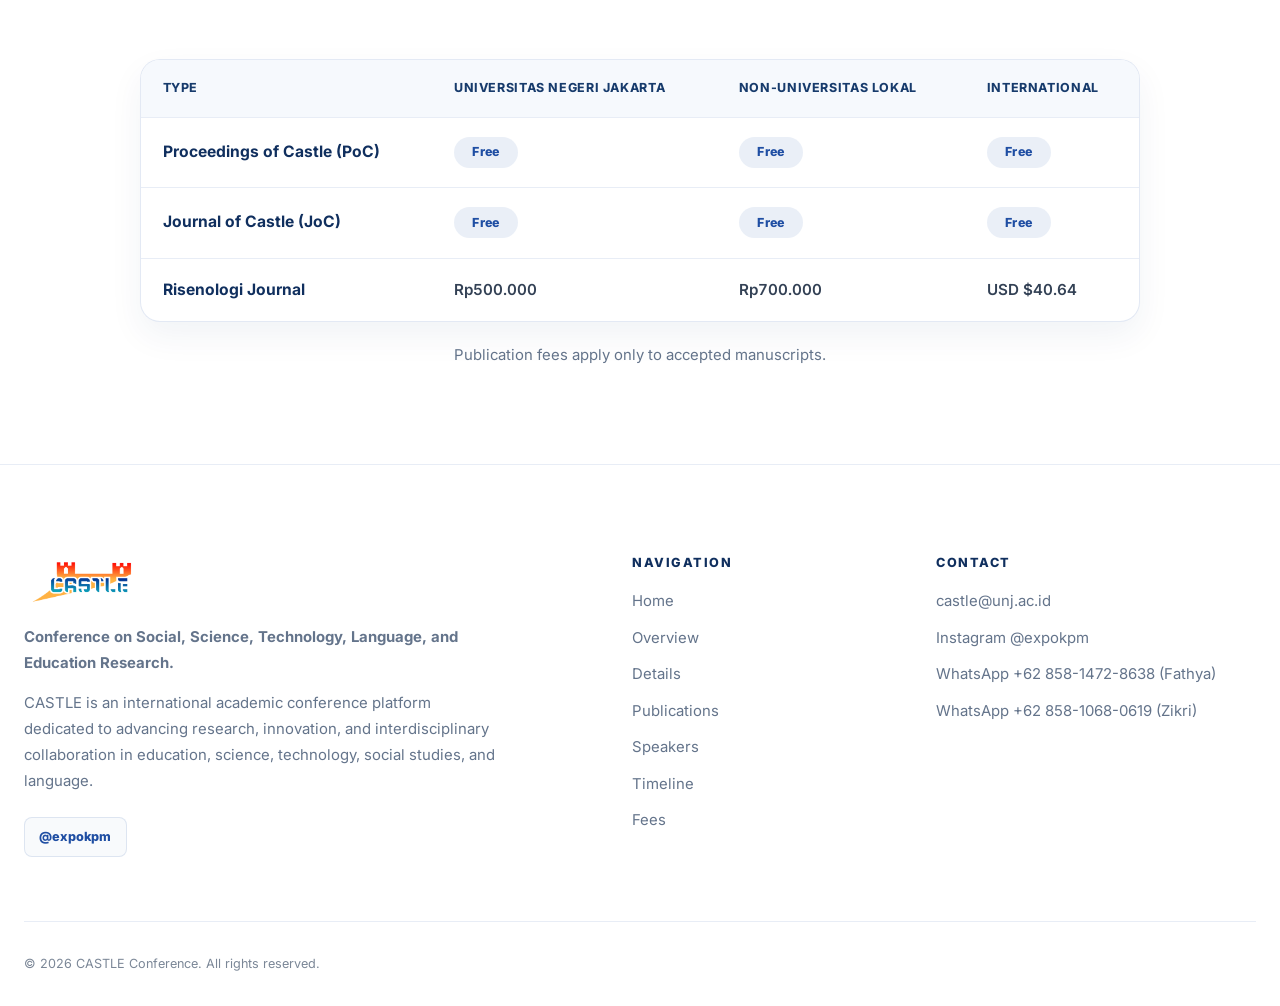
==== commit ef7294b4: "Update Section Penambahan Statiskik Negara yang ikut" ====
--- a/index.html
+++ b/index.html
@@ -135,6 +135,141 @@
           <div class="research-card">
             <h4 data-id="Bahasa" data-en="Language">Language</h4>
             <p data-id="Linguistik, komunikasi, penerjemahan, literasi, dan pendidikan bahasa." data-en="Linguistics, communication, translation, literacy, and language education.">Linguistics, communication, translation, literacy, and language education.</p>
+          </div>
+        </div>
+      </div>
+    </div>
+  </section>
+
+
+  <!-- ==============================
+       PARTICIPANT STATISTICS SECTION
+  ============================== -->
+  <section class="participant-stats-section" id="participant-stats">
+    <div class="container">
+      <div class="section-header" data-aos="fade-up">
+        <span class="section-tag" data-id="Statistik Peserta" data-en="Participant Statistics">Participant Statistics</span>
+        <h2 class="section-title" data-id="STATISTIK PESERTA" data-en="PARTICIPANT STATISTICS">PARTICIPANT STATISTICS</h2>
+        <p class="section-desc" data-id="Distribusi jumlah tim berdasarkan negara asal peserta" data-en="Distribution of teams by participant country of origin">Distribution of teams by participant country of origin</p>
+      </div>
+
+      <div class="participant-stats-card" data-aos="fade-up">
+        <div class="participant-stats-content">
+          <!-- Donut Chart Column -->
+          <div class="participant-chart-wrapper">
+            <div class="participant-donut-container">
+              <svg class="participant-donut-chart" viewBox="0 0 200 200" aria-label="Donut chart statistik peserta">
+                <!-- Background track circle -->
+                <circle cx="100" cy="100" r="70" fill="none" stroke="rgba(0, 0, 0, 0.05)" stroke-width="24" />
+                
+                <!-- Chart Segments (Rotated -90deg so start is top center) -->
+                <g transform="rotate(-90 100 100)">
+                  <!-- Indonesia: 100 teams / 82.64% -->
+                  <circle class="participant-chart-segment" data-country="Indonesia" data-count="100" data-percentage="82,64%" data-percentage-en="82.64%" data-continent="Asia" data-color="#1F4EA3" cx="100" cy="100" r="70" fill="none" stroke="#1F4EA3" stroke-width="24" stroke-dasharray="361.5 439.823" stroke-dashoffset="0" />
+                  
+                  <!-- Nigeria: 18 teams / 14.88% -->
+                  <circle class="participant-chart-segment" data-country="Nigeria" data-count="18" data-percentage="14,88%" data-percentage-en="14.88%" data-continent="Afrika" data-continent-en="Africa" data-color="#F28C28" cx="100" cy="100" r="70" fill="none" stroke="#F28C28" stroke-width="24" stroke-dasharray="63.5 439.823" stroke-dashoffset="-363.49" />
+                  
+                  <!-- China: 2 teams / 1.65% -->
+                  <circle class="participant-chart-segment" data-country="China" data-count="2" data-percentage="1,65%" data-percentage-en="1.65%" data-continent="Asia" data-color="#6C7BD9" cx="100" cy="100" r="70" fill="none" stroke="#6C7BD9" stroke-width="24" stroke-dasharray="5.5 439.823" stroke-dashoffset="-428.92" />
+                  
+                  <!-- Taiwan: 1 team / 0.83% -->
+                  <circle class="participant-chart-segment" data-country="Taiwan" data-count="1" data-percentage="0,83%" data-percentage-en="0.83%" data-continent="Asia" data-color="#F2C66D" cx="100" cy="100" r="70" fill="none" stroke="#F2C66D" stroke-width="24" stroke-dasharray="2.5 439.823" stroke-dashoffset="-436.19" />
+                </g>
+              </svg>
+
+              <!-- Donut Center Label -->
+              <div class="participant-donut-center">
+                <span class="participant-donut-number">121</span>
+                <span class="participant-donut-label" data-id="Total Tim" data-en="Total Teams">Total Teams</span>
+              </div>
+
+              <!-- Tooltip Element -->
+              <div class="participant-tooltip" id="participant-tooltip" role="tooltip" aria-hidden="true">
+                <div class="participant-tooltip-country" id="participant-tooltip-country">Indonesia</div>
+                <div class="participant-tooltip-detail" id="participant-tooltip-detail">100 Tim (82,64%)</div>
+              </div>
+            </div>
+          </div>
+
+          <!-- Legend Column -->
+          <div class="participant-legend-wrapper">
+            <div class="participant-legend-header" data-id="Rincian Berdasarkan Negara" data-en="Breakdown by Country">Breakdown by Country</div>
+            <ul class="participant-legend-list">
+              <li class="participant-legend-item" data-country="Indonesia">
+                <div class="participant-legend-color" style="background-color: #1F4EA3;"></div>
+                <div class="participant-legend-info">
+                  <div class="participant-legend-title">
+                    <span class="participant-country-name">Indonesia</span>
+                    <span class="participant-continent-badge" data-id="Asia" data-en="Asia">Asia</span>
+                  </div>
+                  <div class="participant-legend-stats" data-id="Indonesia — 100 Tim — 82,64%" data-en="Indonesia — 100 Teams — 82.64%">Indonesia — 100 Teams — 82.64%</div>
+                </div>
+                <div class="participant-legend-bar-wrap">
+                  <div class="participant-legend-bar" style="width: 82.64%; background-color: #1F4EA3;"></div>
+                </div>
+              </li>
+
+              <li class="participant-legend-item" data-country="Nigeria">
+                <div class="participant-legend-color" style="background-color: #F28C28;"></div>
+                <div class="participant-legend-info">
+                  <div class="participant-legend-title">
+                    <span class="participant-country-name">Nigeria</span>
+                    <span class="participant-continent-badge" data-id="Afrika" data-en="Africa">Africa</span>
+                  </div>
+                  <div class="participant-legend-stats" data-id="Nigeria — 18 Tim — 14,88%" data-en="Nigeria — 18 Teams — 14.88%">Nigeria — 18 Teams — 14.88%</div>
+                </div>
+                <div class="participant-legend-bar-wrap">
+                  <div class="participant-legend-bar" style="width: 14.88%; background-color: #F28C28;"></div>
+                </div>
+              </li>
+
+              <li class="participant-legend-item" data-country="China">
+                <div class="participant-legend-color" style="background-color: #6C7BD9;"></div>
+                <div class="participant-legend-info">
+                  <div class="participant-legend-title">
+                    <span class="participant-country-name">China</span>
+                    <span class="participant-continent-badge" data-id="Asia" data-en="Asia">Asia</span>
+                  </div>
+                  <div class="participant-legend-stats" data-id="China — 2 Tim — 1,65%" data-en="China — 2 Teams — 1.65%">China — 2 Teams — 1.65%</div>
+                </div>
+                <div class="participant-legend-bar-wrap">
+                  <div class="participant-legend-bar" style="width: 5%; background-color: #6C7BD9;"></div>
+                </div>
+              </li>
+
+              <li class="participant-legend-item" data-country="Taiwan">
+                <div class="participant-legend-color" style="background-color: #F2C66D;"></div>
+                <div class="participant-legend-info">
+                  <div class="participant-legend-title">
+                    <span class="participant-country-name">Taiwan</span>
+                    <span class="participant-continent-badge" data-id="Asia" data-en="Asia">Asia</span>
+                  </div>
+                  <div class="participant-legend-stats" data-id="Taiwan — 1 Tim — 0,83%" data-en="Taiwan — 1 Team — 0.83%">Taiwan — 1 Team — 0.83%</div>
+                </div>
+                <div class="participant-legend-bar-wrap">
+                  <div class="participant-legend-bar" style="width: 3%; background-color: #F2C66D;"></div>
+                </div>
+              </li>
+            </ul>
+          </div>
+        </div>
+
+        <!-- Summary Stats Footer Bar -->
+        <div class="participant-summary-bar">
+          <div class="participant-summary-item">
+            <span class="participant-summary-num">47</span>
+            <span class="participant-summary-lbl" data-id="Institusi" data-en="Institutions">Institutions</span>
+          </div>
+          <div class="participant-summary-divider" aria-hidden="true">|</div>
+          <div class="participant-summary-item">
+            <span class="participant-summary-num">121</span>
+            <span class="participant-summary-lbl" data-id="Tim" data-en="Teams">Teams</span>
+          </div>
+          <div class="participant-summary-divider" aria-hidden="true">|</div>
+          <div class="participant-summary-item">
+            <span class="participant-summary-num">4</span>
+            <span class="participant-summary-lbl" data-id="Negara" data-en="Countries">Countries</span>
           </div>
         </div>
       </div>
--- a/assets/css/style.css
+++ b/assets/css/style.css
@@ -1620,7 +1620,344 @@
     padding-block: var(--space-4xl);
   }
 
-  .timezone-badge {
-    margin-left: 0.25rem;
-  }
-}
+}
+
+/* ─────────────────────────────────────────────────────────
+   PARTICIPANT STATISTICS SECTION
+   ───────────────────────────────────────────────────────── */
+.participant-stats-section {
+  padding-block: var(--space-4xl);
+  position: relative;
+}
+
+.participant-stats-card {
+  background: var(--clr-bg-card);
+  border-radius: var(--radius-xl);
+  border: 1px solid var(--clr-border);
+  box-shadow: var(--shadow-md);
+  padding: var(--space-fluid-lg);
+  overflow: visible;
+  transition: box-shadow var(--transition-base), transform var(--transition-base);
+}
+
+.participant-stats-card:hover {
+  box-shadow: var(--shadow-lg);
+}
+
+.participant-stats-content {
+  display: grid;
+  grid-template-columns: minmax(0, 1fr) minmax(0, 1.25fr);
+  gap: var(--space-fluid-xl);
+  align-items: center;
+}
+
+/* Donut Chart Styling */
+.participant-chart-wrapper {
+  display: flex;
+  justify-content: center;
+  align-items: center;
+  padding: 3rem var(--space-md) var(--space-md);
+  overflow: visible;
+}
+
+.participant-donut-container {
+  position: relative;
+  width: 100%;
+  max-width: 280px;
+  aspect-ratio: 1 / 1;
+  display: flex;
+  align-items: center;
+  justify-content: center;
+  overflow: visible;
+}
+
+.participant-donut-chart {
+  width: 100%;
+  height: 100%;
+  overflow: visible;
+  filter: drop-shadow(0 6px 12px rgba(0, 0, 0, 0.04));
+}
+
+.participant-chart-segment {
+  cursor: pointer;
+  transition: stroke-width var(--transition-fast), filter var(--transition-fast), opacity var(--transition-fast);
+  transform-origin: center;
+}
+
+.participant-chart-segment:hover,
+.participant-chart-segment.is-active {
+  stroke-width: 28;
+  filter: drop-shadow(0 4px 10px rgba(31, 78, 163, 0.3));
+  opacity: 1;
+}
+
+.participant-donut-container:has(.participant-chart-segment.is-active) .participant-chart-segment:not(.is-active) {
+  opacity: 0.55;
+}
+
+/* Donut Center Label */
+.participant-donut-center {
+  position: absolute;
+  top: 50%;
+  left: 50%;
+  transform: translate(-50%, -50%);
+  display: flex;
+  flex-direction: column;
+  align-items: center;
+  justify-content: center;
+  text-align: center;
+  pointer-events: none;
+}
+
+.participant-donut-number {
+  font-family: 'Orbitron', var(--font-base);
+  font-size: clamp(2rem, 3.5vw, 2.75rem);
+  font-weight: 800;
+  line-height: 1;
+  color: var(--clr-primary);
+  background: var(--gradient-brand);
+  -webkit-background-clip: text;
+  -webkit-text-fill-color: transparent;
+  background-clip: text;
+}
+
+.participant-donut-label {
+  font-size: var(--fs-xs);
+  font-weight: 700;
+  color: var(--clr-text-secondary);
+  text-transform: uppercase;
+  letter-spacing: 0.06em;
+  margin-top: 4px;
+}
+
+/* Tooltip */
+.participant-tooltip {
+  position: absolute;
+  bottom: calc(100% + 12px);
+  left: 50%;
+  transform: translateX(-50%) translateY(6px);
+  background: rgba(15, 23, 42, 0.92);
+  backdrop-filter: blur(8px);
+  -webkit-backdrop-filter: blur(8px);
+  color: #ffffff;
+  padding: 0.5rem 0.9rem;
+  border-radius: var(--radius-md);
+  font-size: var(--fs-xs);
+  box-shadow: var(--shadow-md);
+  pointer-events: none;
+  white-space: nowrap;
+  opacity: 0;
+  visibility: hidden;
+  transition: opacity var(--transition-fast), transform var(--transition-fast), visibility var(--transition-fast);
+  z-index: 20;
+}
+
+.participant-tooltip.is-visible {
+  opacity: 1;
+  visibility: visible;
+  transform: translateX(-50%) translateY(0);
+}
+
+.participant-tooltip::after {
+  content: '';
+  position: absolute;
+  top: 100%;
+  left: 50%;
+  transform: translateX(-50%);
+  border-width: 6px 6px 0 6px;
+  border-style: solid;
+  border-color: rgba(15, 23, 42, 0.92) transparent transparent transparent;
+}
+
+.participant-tooltip-country {
+  font-weight: 700;
+  color: var(--clr-accent-light);
+  margin-bottom: 2px;
+}
+
+.participant-tooltip-detail {
+  font-weight: 500;
+}
+
+/* Legend Wrapper */
+.participant-legend-wrapper {
+  display: flex;
+  flex-direction: column;
+  gap: var(--space-md);
+}
+
+.participant-legend-header {
+  font-size: var(--fs-sm);
+  font-weight: 700;
+  color: var(--clr-text-secondary);
+  text-transform: uppercase;
+  letter-spacing: 0.06em;
+  padding-bottom: 0.35rem;
+  border-bottom: 1px solid var(--clr-border);
+}
+
+.participant-legend-list {
+  display: flex;
+  flex-direction: column;
+  gap: var(--space-sm);
+}
+
+.participant-legend-item {
+  display: grid;
+  grid-template-columns: auto 1fr;
+  grid-template-rows: auto auto;
+  align-items: center;
+  column-gap: 0.85rem;
+  row-gap: 0.35rem;
+  padding: 0.65rem 0.85rem;
+  border-radius: var(--radius-md);
+  background: rgba(0, 0, 0, 0.02);
+  border: 1px solid transparent;
+  cursor: pointer;
+  transition: background var(--transition-fast), border-color var(--transition-fast), transform var(--transition-fast);
+}
+
+.participant-legend-item:hover,
+.participant-legend-item.is-active {
+  background: rgba(31, 78, 163, 0.06);
+  border-color: rgba(31, 78, 163, 0.2);
+  transform: translateX(4px);
+}
+
+.participant-legend-color {
+  width: 14px;
+  height: 14px;
+  border-radius: var(--radius-sm);
+  grid-row: 1 / 3;
+}
+
+.participant-legend-info {
+  display: flex;
+  justify-content: space-between;
+  align-items: center;
+  flex-wrap: wrap;
+  gap: 0.5rem;
+}
+
+.participant-legend-title {
+  display: flex;
+  align-items: center;
+  gap: 0.5rem;
+}
+
+.participant-country-name {
+  font-weight: 700;
+  font-size: var(--fs-md);
+  color: var(--clr-text-primary);
+}
+
+.participant-continent-badge {
+  font-size: 0.72rem;
+  font-weight: 600;
+  padding: 0.15rem 0.5rem;
+  border-radius: var(--radius-full);
+  background: rgba(31, 78, 163, 0.08);
+  color: var(--clr-primary);
+}
+
+.participant-legend-stats {
+  font-size: var(--fs-sm);
+  font-weight: 600;
+  color: var(--clr-text-secondary);
+}
+
+.participant-legend-bar-wrap {
+  grid-column: 2 / 3;
+  width: 100%;
+  height: 5px;
+  background: rgba(0, 0, 0, 0.06);
+  border-radius: var(--radius-full);
+  overflow: hidden;
+}
+
+.participant-legend-bar {
+  height: 100%;
+  border-radius: var(--radius-full);
+  transition: width 0.6s cubic-bezier(0.16, 1, 0.3, 1);
+}
+
+/* Summary Bar */
+.participant-summary-bar {
+  display: flex;
+  align-items: center;
+  justify-content: center;
+  flex-wrap: wrap;
+  gap: var(--space-lg);
+  margin-top: var(--space-fluid-lg);
+  padding: var(--space-md) var(--space-lg);
+  background: rgba(31, 78, 163, 0.04);
+  border: 1px solid rgba(31, 78, 163, 0.1);
+  border-radius: var(--radius-lg);
+}
+
+.participant-summary-item {
+  display: flex;
+  align-items: center;
+  gap: 0.5rem;
+}
+
+.participant-summary-num {
+  font-family: 'Orbitron', var(--font-base);
+  font-weight: 800;
+  font-size: var(--fs-lg);
+  color: var(--clr-primary);
+}
+
+.participant-summary-lbl {
+  font-weight: 600;
+  font-size: var(--fs-sm);
+  color: var(--clr-text-primary);
+}
+
+.participant-summary-divider {
+  color: rgba(31, 78, 163, 0.3);
+  font-weight: 300;
+}
+
+/* Responsive Media Queries for Participant Stats */
+@media (max-width: 992px) {
+  .participant-stats-content {
+    grid-template-columns: 1fr;
+    gap: var(--space-lg);
+  }
+
+  .participant-legend-wrapper {
+    max-width: 560px;
+    margin-inline: auto;
+    width: 100%;
+  }
+}
+
+@media (max-width: 576px) {
+  .participant-chart-wrapper {
+    padding: 2.75rem var(--space-sm) var(--space-xs);
+  }
+
+  .participant-summary-bar {
+    gap: 0.75rem var(--space-md);
+  }
+
+  .participant-legend-item {
+    padding: 0.55rem 0.75rem;
+  }
+
+  .participant-legend-item:hover,
+  .participant-legend-item.is-active {
+    transform: none;
+  }
+
+  .participant-summary-divider {
+    display: none;
+  }
+
+  .participant-summary-item {
+    flex-basis: 100%;
+    justify-content: center;
+  }
+}
+
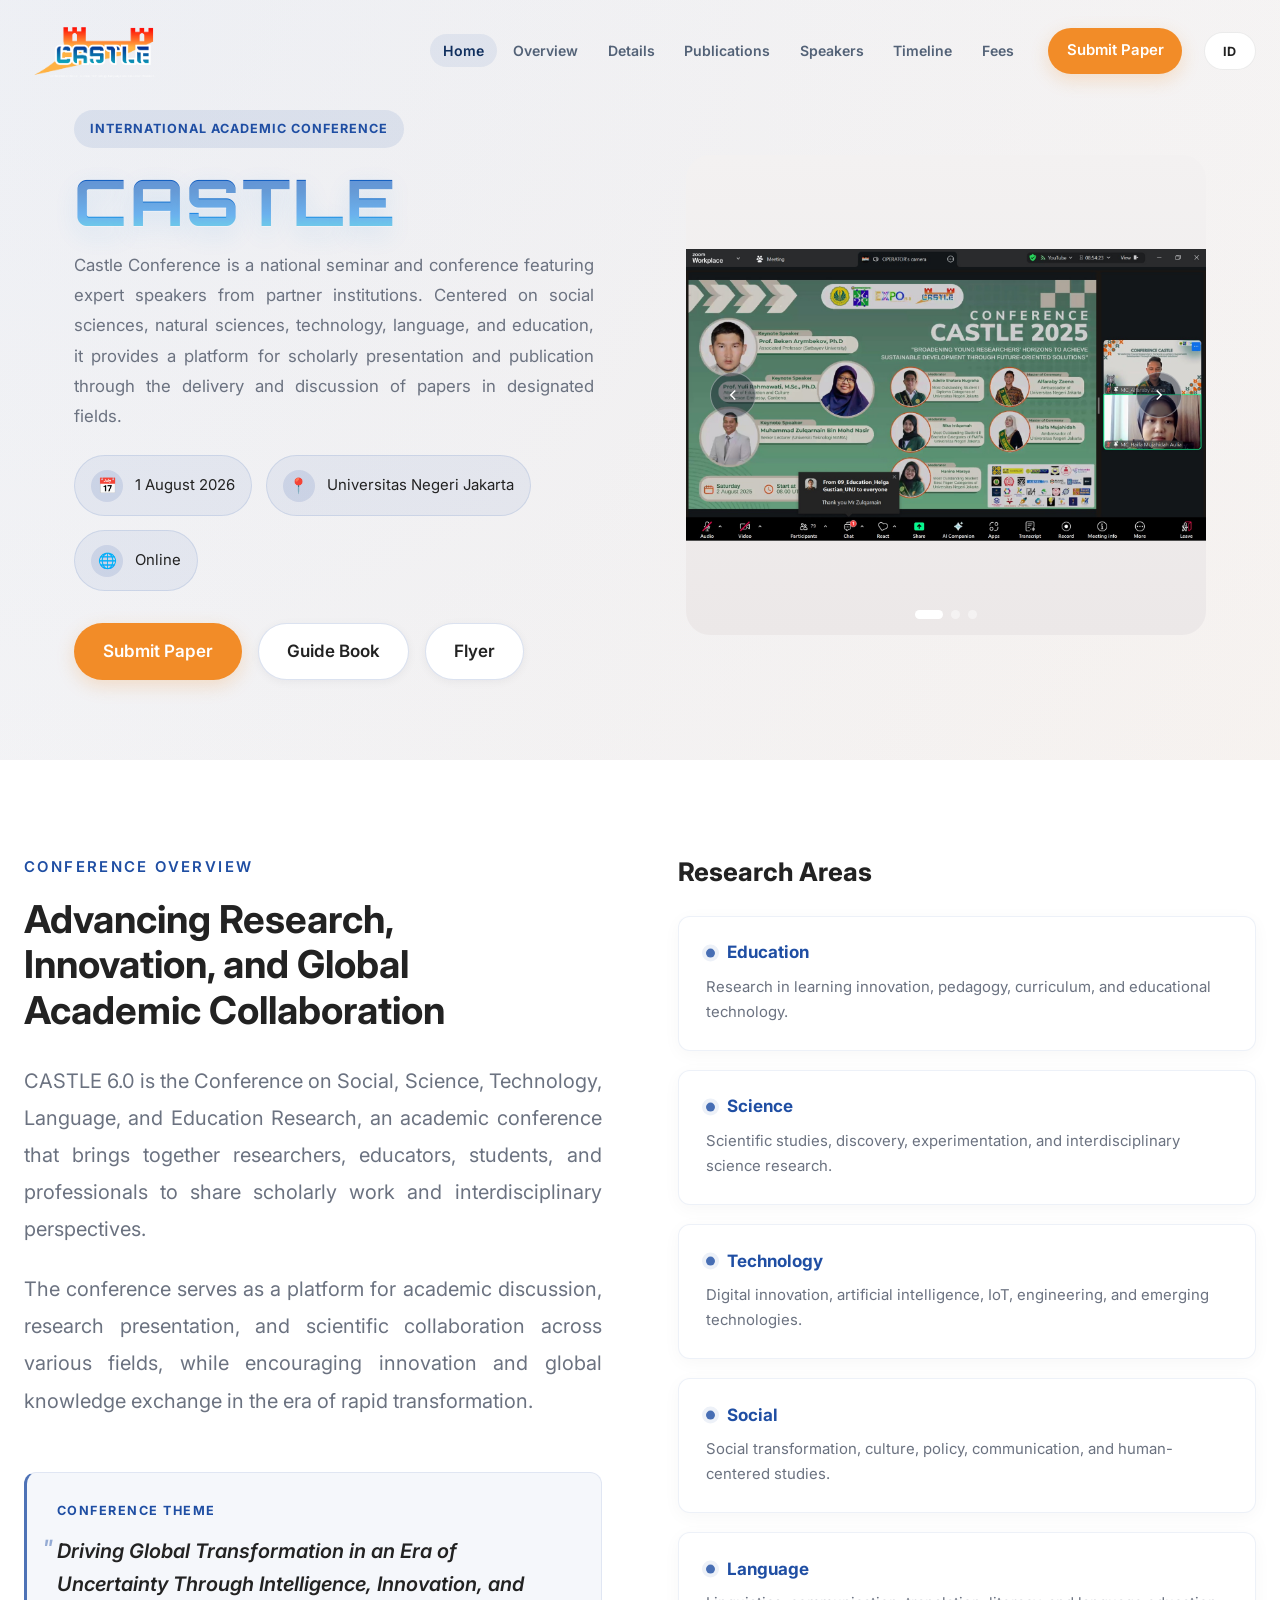
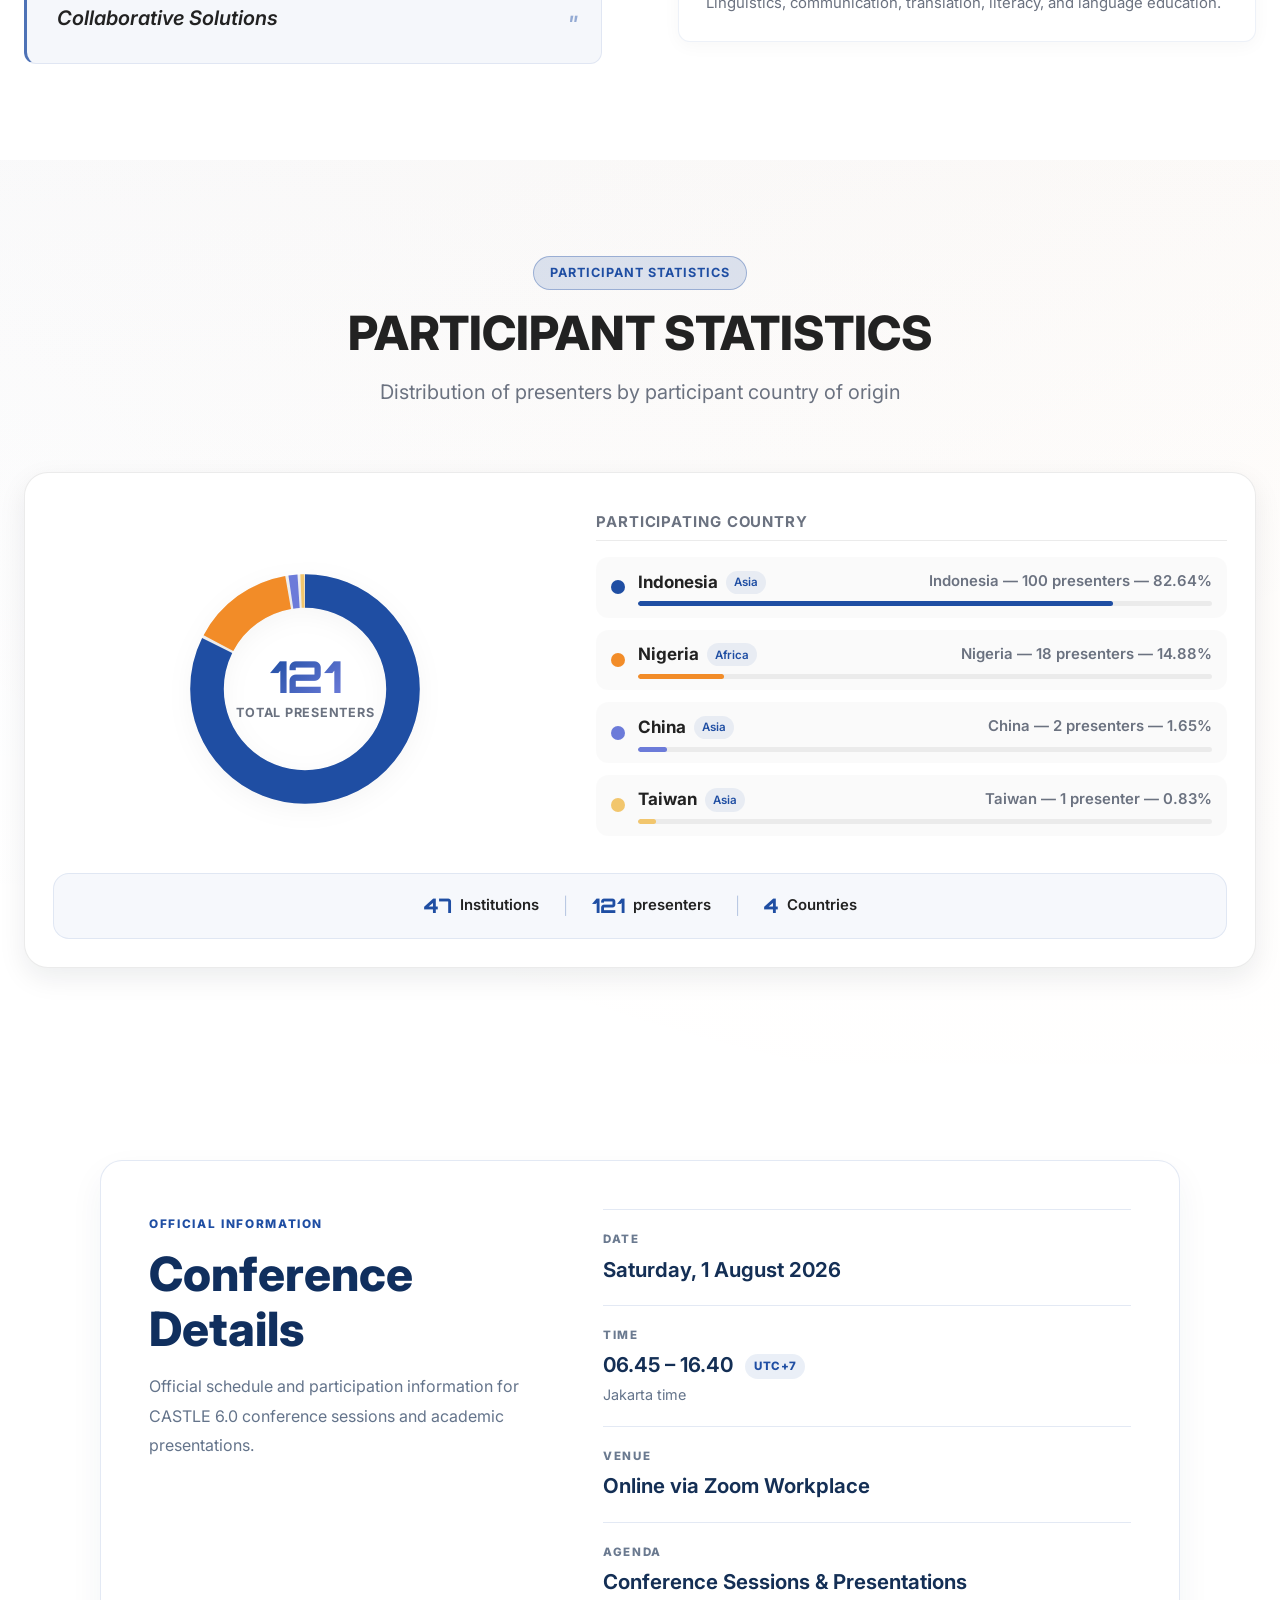
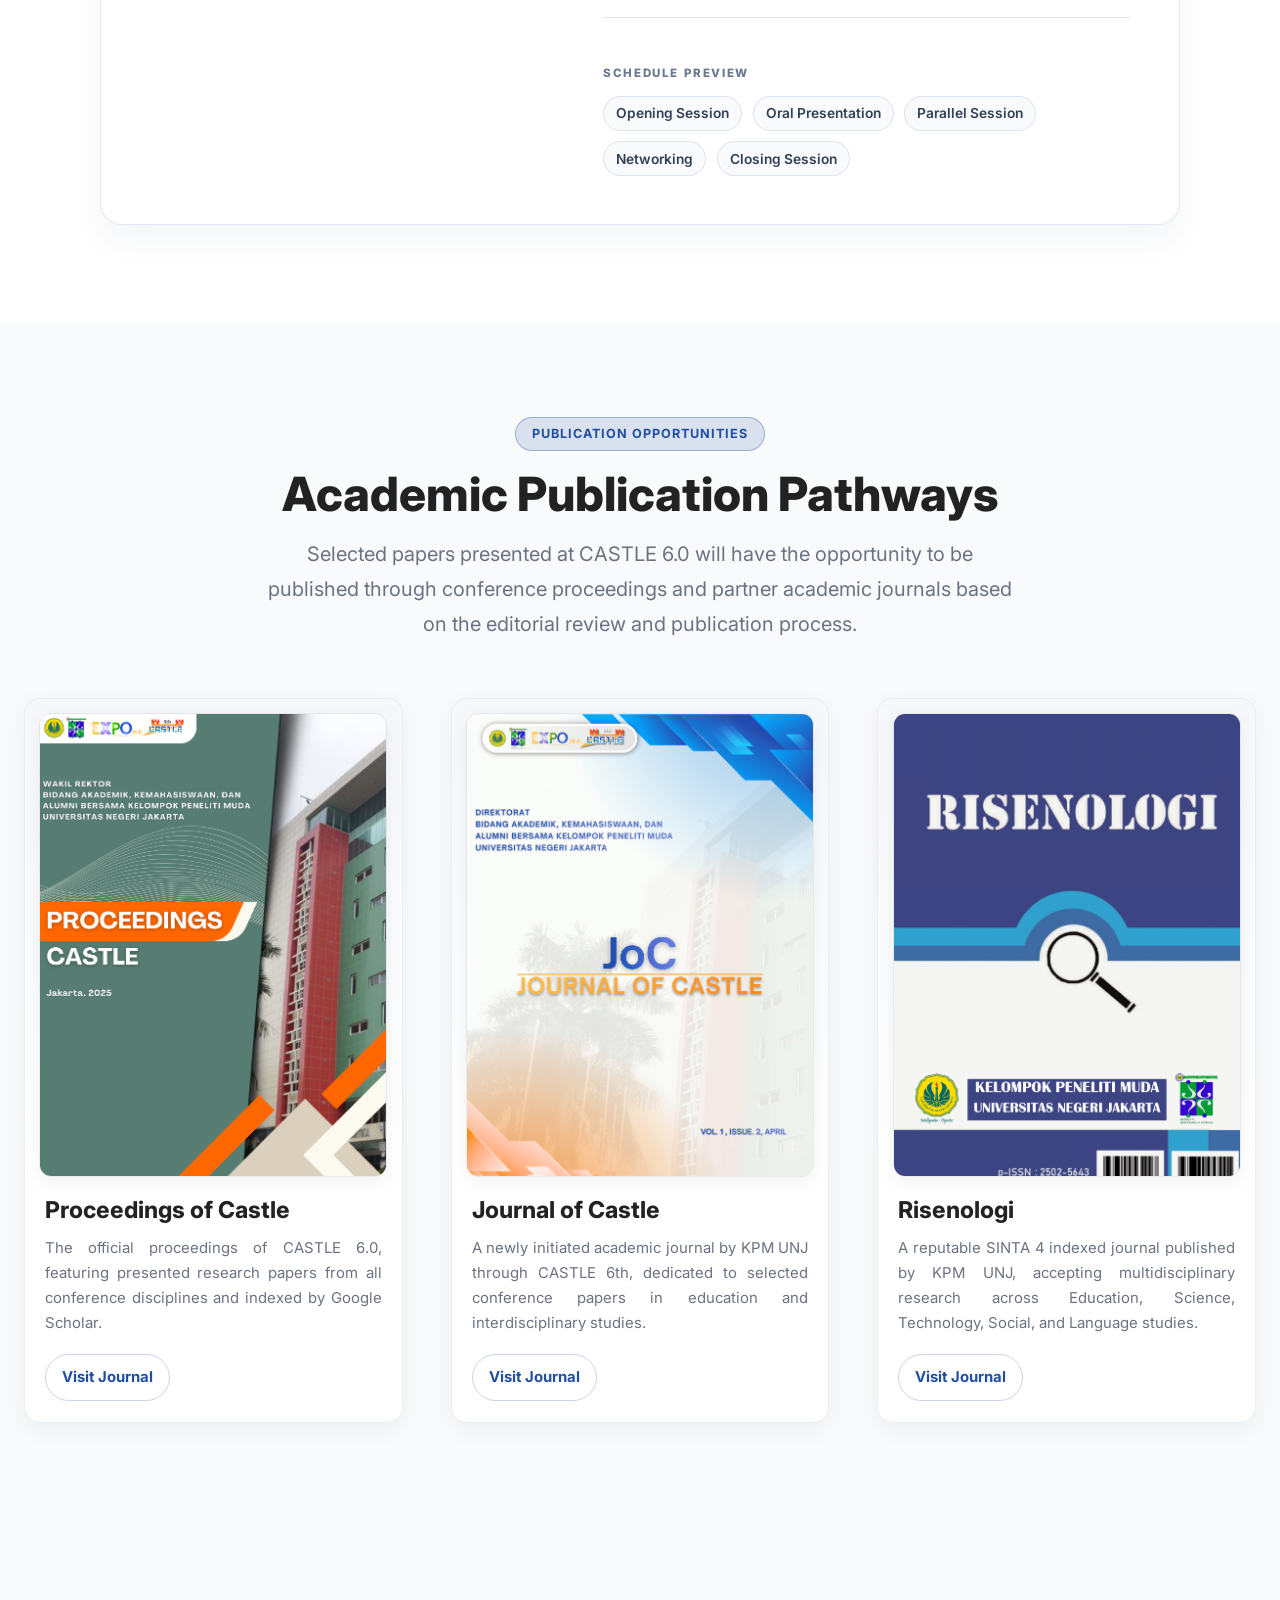
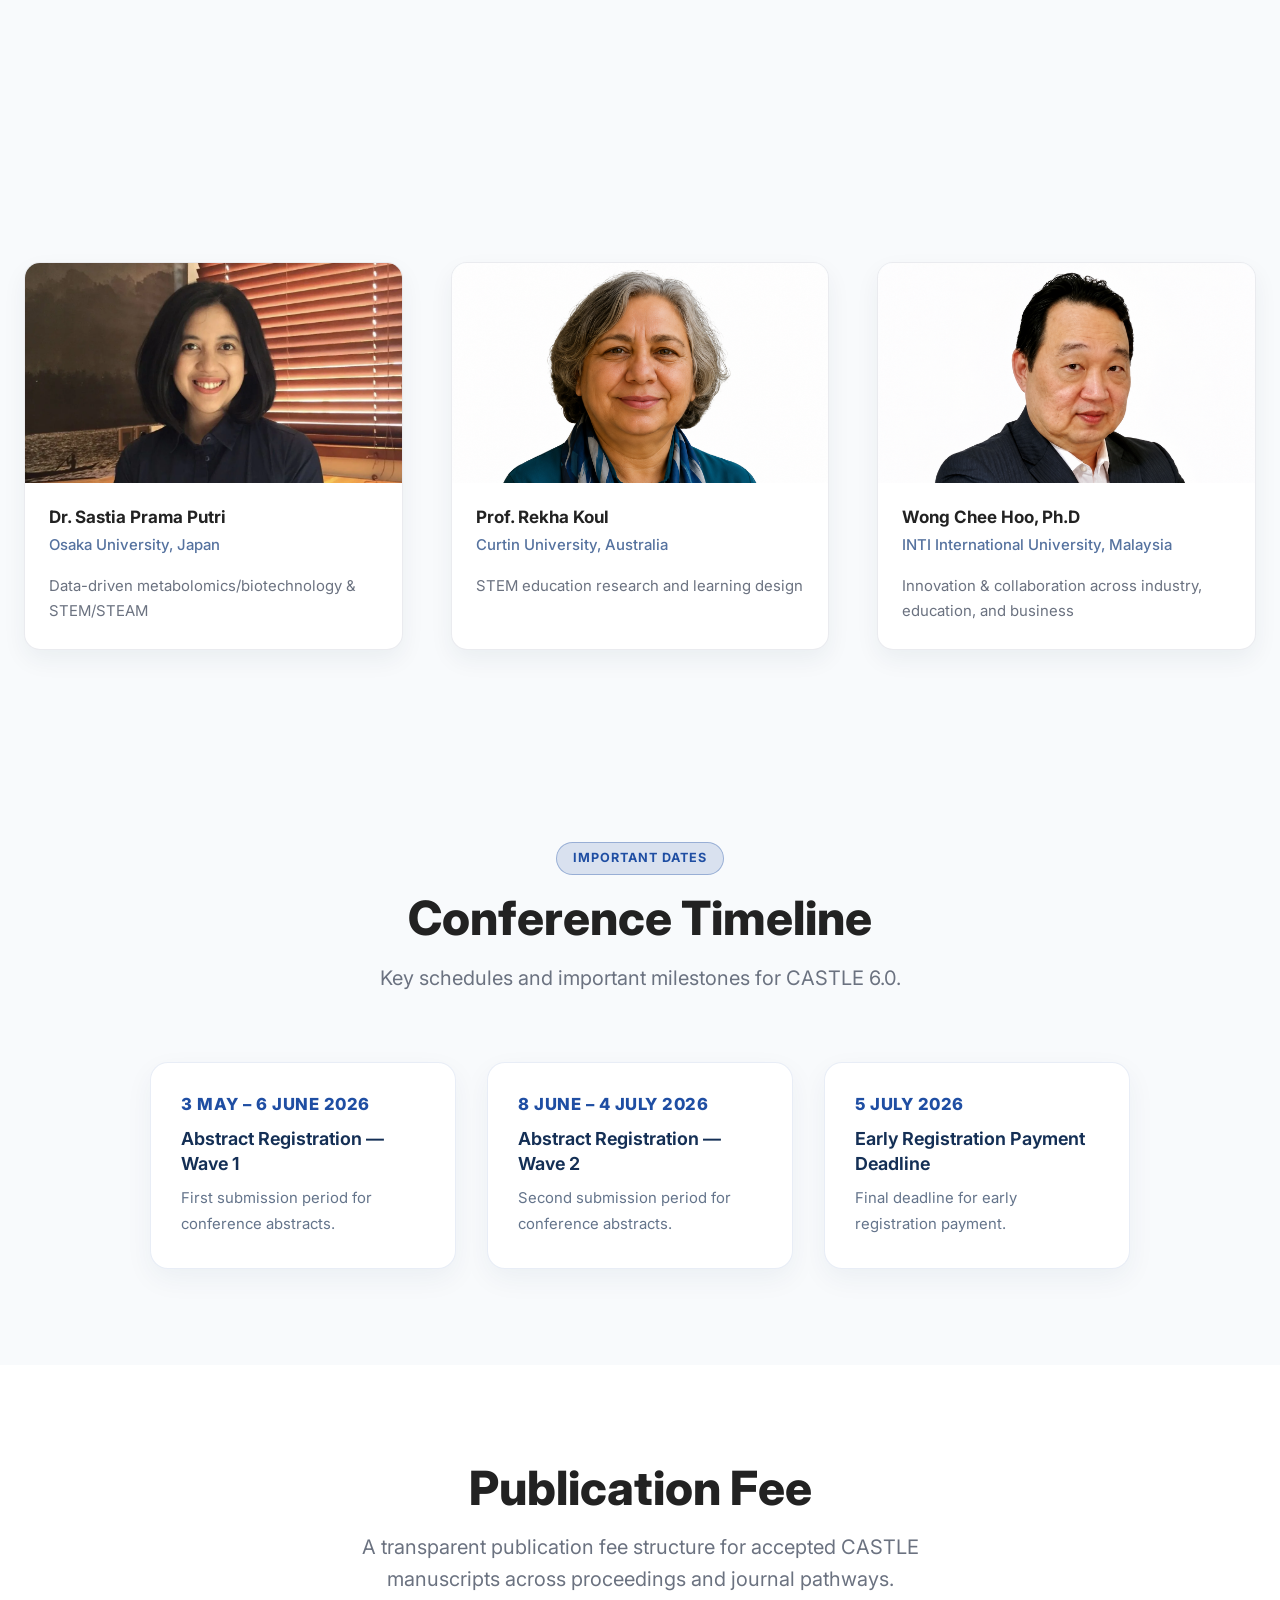
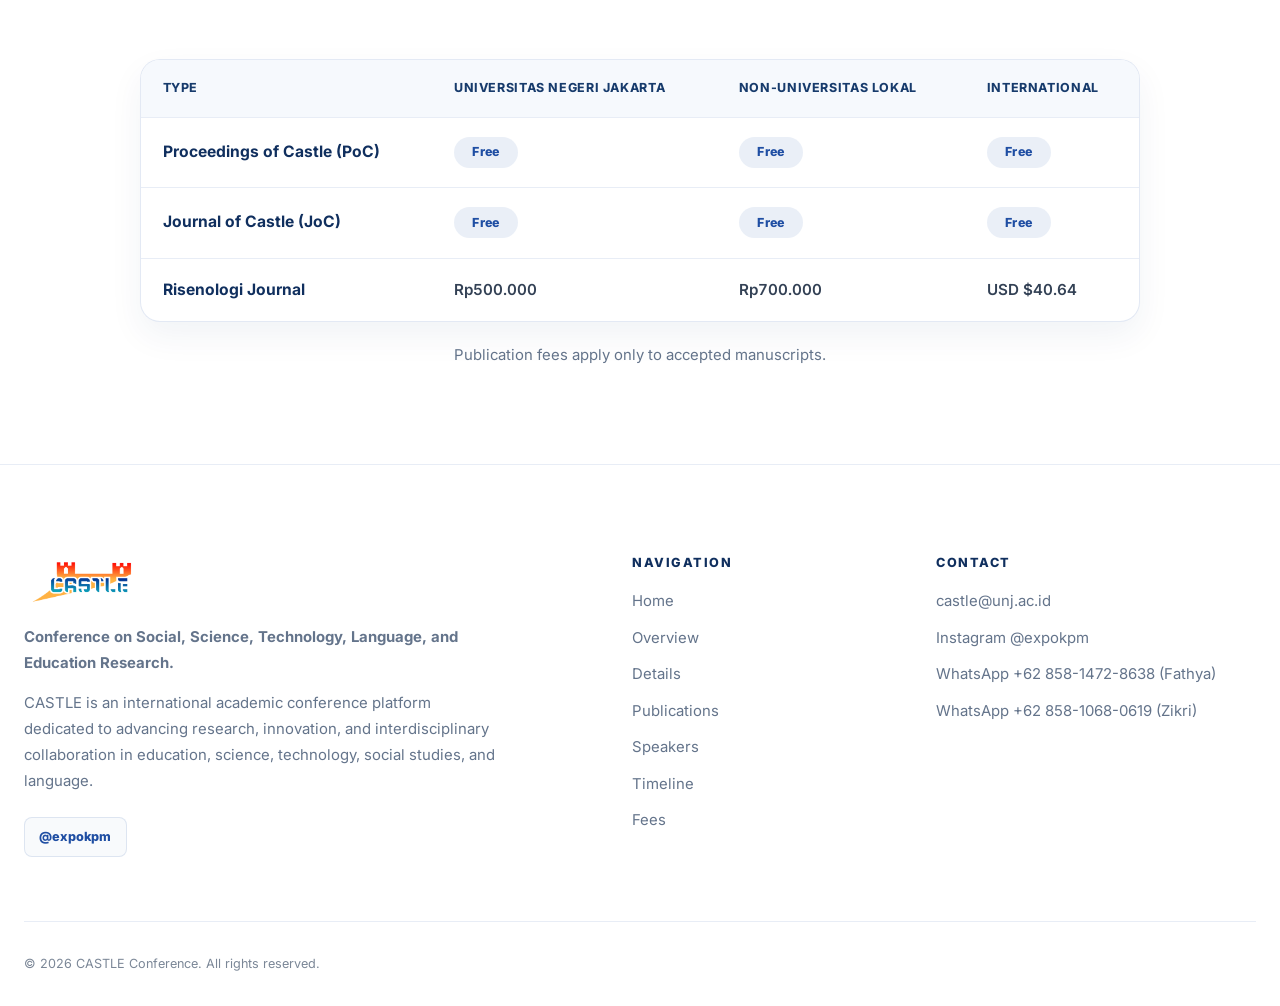
==== commit 6df59d98: "Update index.html ubah nama aja dari team ke presenter" ====
--- a/index.html
+++ b/index.html
@@ -1,18 +1,24 @@
 <!DOCTYPE html>
 <html lang="en">
+
 <head>
   <meta charset="UTF-8" />
   <meta name="viewport" content="width=device-width, initial-scale=1.0" />
-  <meta name="description" content="CASTLE Conference is an international academic conference platform dedicated to advancing research, innovation, and interdisciplinary collaboration." data-id="CASTLE Conference adalah platform konferensi akademik internasional yang didedikasikan untuk memajukan riset, inovasi, dan kolaborasi interdisipliner." data-en="CASTLE Conference is an international academic conference platform dedicated to advancing research, innovation, and interdisciplinary collaboration." />
+  <meta name="description"
+    content="CASTLE Conference is an international academic conference platform dedicated to advancing research, innovation, and interdisciplinary collaboration."
+    data-id="CASTLE Conference adalah platform konferensi akademik internasional yang didedikasikan untuk memajukan riset, inovasi, dan kolaborasi interdisipliner."
+    data-en="CASTLE Conference is an international academic conference platform dedicated to advancing research, innovation, and interdisciplinary collaboration." />
   <title data-id="CASTLE" data-en="CASTLE">CASTLE</title>
   <link rel="stylesheet" href="assets/css/style.css" />
   <!-- Google Fonts: Inter -->
   <link rel="preconnect" href="https://fonts.googleapis.com" />
   <link rel="preconnect" href="https://fonts.gstatic.com" crossorigin />
-  <link href="https://fonts.googleapis.com/css2?family=Inter:wght@300;400;500;600;700;800;900&display=swap" rel="stylesheet" />
+  <link href="https://fonts.googleapis.com/css2?family=Inter:wght@300;400;500;600;700;800;900&display=swap"
+    rel="stylesheet" />
   <link href="https://fonts.googleapis.com/css2?family=Orbitron:wght@600;700;800&display=swap" rel="stylesheet">
   <link rel="icon" type="image/png" href="assets/images/CASTLE.png">
 </head>
+
 <body>
 
   <!-- ==============================
@@ -34,7 +40,9 @@
         <li><a href="#fee" class="nav-link" data-id="Biaya" data-en="Fees">Fees</a></li>
       </ul>
 
-      <a href="https://docs.google.com/forms/d/e/1FAIpQLScqRiktt5jsENc5pPTQ9DQu8Id-3bq5mSCtQRD8NSwom6I1XQ/viewform" target="_blank" rel="noopener noreferrer" class="btn btn-primary nav-cta" data-id="Kirim Makalah" data-en="Submit Paper">Submit Paper</a>
+      <a href="https://docs.google.com/forms/d/e/1FAIpQLScqRiktt5jsENc5pPTQ9DQu8Id-3bq5mSCtQRD8NSwom6I1XQ/viewform"
+        target="_blank" rel="noopener noreferrer" class="btn btn-primary nav-cta" data-id="Kirim Makalah"
+        data-en="Submit Paper">Submit Paper</a>
       <button id="lang-toggle" class="lang-toggle" type="button" aria-label="Ganti bahasa ke Indonesia">ID</button>
 
       <!-- Hamburger for mobile -->
@@ -52,35 +60,57 @@
   <section class="hero" id="home">
     <div class="container hero-container">
       <div class="hero-content" data-aos="fade-up">
-        <span class="hero-badge" data-id="Konferensi Akademik Internasional" data-en="International Academic Conference">International Academic Conference</span>
+        <span class="hero-badge" data-id="Konferensi Akademik Internasional"
+          data-en="International Academic Conference">International Academic Conference</span>
         <h1 class="hero-title castle-logo-text">CASTLE</h1>
-        <p class="hero-subtitle" data-id="Castle Conference adalah seminar dan konferensi akademik yang menghadirkan pembicara ahli dari institusi mitra. Berfokus pada ilmu sosial, sains, teknologi, bahasa, dan pendidikan, konferensi ini menjadi wadah presentasi ilmiah, diskusi akademik, dan publikasi karya penelitian." data-en="Castle Conference is a national seminar and conference featuring expert speakers from partner institutions. Centered on social sciences, natural sciences, technology, language, and education, it provides a platform for scholarly presentation and publication through the delivery and discussion of papers in designated fields.">Castle Conference is a national seminar and conference featuring expert speakers from partner institutions. Centered on social sciences, natural sciences, technology, language, and education, it provides a platform for scholarly presentation and publication through the delivery and discussion of papers in designated fields.</p>
+        <p class="hero-subtitle"
+          data-id="Castle Conference adalah seminar dan konferensi akademik yang menghadirkan pembicara ahli dari institusi mitra. Berfokus pada ilmu sosial, sains, teknologi, bahasa, dan pendidikan, konferensi ini menjadi wadah presentasi ilmiah, diskusi akademik, dan publikasi karya penelitian."
+          data-en="Castle Conference is a national seminar and conference featuring expert speakers from partner institutions. Centered on social sciences, natural sciences, technology, language, and education, it provides a platform for scholarly presentation and publication through the delivery and discussion of papers in designated fields.">
+          Castle Conference is a national seminar and conference featuring expert speakers from partner institutions.
+          Centered on social sciences, natural sciences, technology, language, and education, it provides a platform for
+          scholarly presentation and publication through the delivery and discussion of papers in designated fields.</p>
 
         <div class="hero-meta">
-          <div class="hero-meta-item" data-id="<span class='hero-meta-icon'>📅</span><span>1 August 2026</span>" data-en="<span class='hero-meta-icon'>📅</span><span>1 August 2026</span>"><span class="hero-meta-icon">📅</span><span>1 August 2026</span></div>
-          <div class="hero-meta-item" data-id="<span class='hero-meta-icon'>📍</span><span>Universitas Negeri Jakarta</span>" data-en="<span class='hero-meta-icon'>📍</span><span>Universitas Negeri Jakarta</span>"><span class="hero-meta-icon">📍</span><span>Universitas Negeri Jakarta</span></div>
-          <div class="hero-meta-item" data-id="<span class='hero-meta-icon'>🌐</span><span>Daring</span>" data-en="<span class='hero-meta-icon'>🌐</span><span>Online</span>"><span class="hero-meta-icon">🌐</span><span>Online</span></div>
+          <div class="hero-meta-item" data-id="<span class='hero-meta-icon'>📅</span><span>1 August 2026</span>"
+            data-en="<span class='hero-meta-icon'>📅</span><span>1 August 2026</span>"><span
+              class="hero-meta-icon">📅</span><span>1 August 2026</span></div>
+          <div class="hero-meta-item"
+            data-id="<span class='hero-meta-icon'>📍</span><span>Universitas Negeri Jakarta</span>"
+            data-en="<span class='hero-meta-icon'>📍</span><span>Universitas Negeri Jakarta</span>"><span
+              class="hero-meta-icon">📍</span><span>Universitas Negeri Jakarta</span></div>
+          <div class="hero-meta-item" data-id="<span class='hero-meta-icon'>🌐</span><span>Daring</span>"
+            data-en="<span class='hero-meta-icon'>🌐</span><span>Online</span>"><span
+              class="hero-meta-icon">🌐</span><span>Online</span></div>
         </div>
 
         <div class="hero-actions">
-          <a href="https://docs.google.com/forms/d/e/1FAIpQLScqRiktt5jsENc5pPTQ9DQu8Id-3bq5mSCtQRD8NSwom6I1XQ/viewform" class="btn btn-primary btn-lg" data-id="Kirim Makalah" data-en="Submit Paper">Submit Paper</a>
-          <a href="https://drive.google.com/drive/folders/1xR1nL5bZ90DsMQbTSslLKQr2Mi-d5Nf9" class="btn btn-secondary btn-lg" data-id="Buku Panduan" data-en="Guide Book">Guide Book</a>
-          <a href="assets/images/flyer.jpeg" target="_blank" class="btn btn-secondary btn-lg" data-id="Poster" data-en="Flyer">Flyer</a>
+          <a href="https://docs.google.com/forms/d/e/1FAIpQLScqRiktt5jsENc5pPTQ9DQu8Id-3bq5mSCtQRD8NSwom6I1XQ/viewform"
+            class="btn btn-primary btn-lg" data-id="Kirim Makalah" data-en="Submit Paper">Submit Paper</a>
+          <a href="https://drive.google.com/drive/folders/1xR1nL5bZ90DsMQbTSslLKQr2Mi-d5Nf9"
+            class="btn btn-secondary btn-lg" data-id="Buku Panduan" data-en="Guide Book">Guide Book</a>
+          <a href="assets/images/flyer.jpeg" target="_blank" class="btn btn-secondary btn-lg" data-id="Poster"
+            data-en="Flyer">Flyer</a>
         </div>
       </div>
 
       <div class="hero-visual" data-aos="fade-up">
         <div class="hero-slider">
           <div class="hero-slider-track">
-            <div class="hero-slide active"><img src="assets/images/Keynote Speaker Conference.jpeg" alt="Conference highlight 1"></div>
+            <div class="hero-slide active"><img src="assets/images/Keynote Speaker Conference.jpeg"
+                alt="Conference highlight 1"></div>
             <div class="hero-slide"><img src="assets/images/Zoom Conference.jpeg" alt="Conference highlight 2"></div>
-            <div class="hero-slide"><img src="assets/images/Zoom Conference CASTLE 2025.jpeg" alt="Conference highlight 3"></div>
+            <div class="hero-slide"><img src="assets/images/Zoom Conference CASTLE 2025.jpeg"
+                alt="Conference highlight 3"></div>
           </div>
           <button class="hero-slider-btn hero-slider-btn--prev" type="button" aria-label="Previous slide">
-            <svg width="18" height="18" viewBox="0 0 24 24" fill="none" stroke="currentColor" stroke-width="2"><path d="M15 18l-6-6 6-6"/></svg>
+            <svg width="18" height="18" viewBox="0 0 24 24" fill="none" stroke="currentColor" stroke-width="2">
+              <path d="M15 18l-6-6 6-6" />
+            </svg>
           </button>
           <button class="hero-slider-btn hero-slider-btn--next" type="button" aria-label="Next slide">
-            <svg width="18" height="18" viewBox="0 0 24 24" fill="none" stroke="currentColor" stroke-width="2"><path d="M9 18l6-6-6-6"/></svg>
+            <svg width="18" height="18" viewBox="0 0 24 24" fill="none" stroke="currentColor" stroke-width="2">
+              <path d="M9 18l6-6-6-6" />
+            </svg>
           </button>
 
           <div class="hero-gallery-dots" aria-label="Pilih slide">
@@ -99,17 +129,32 @@
   <section class="conference-overview" id="about">
     <div class="container overview-container">
       <div class="overview-content" data-aos="fade-up">
-        <span class="overview-label" data-id="Ikhtisar Konferensi" data-en="Conference Overview">Conference Overview</span>
-        <h2 class="overview-title" data-id="Memajukan Riset, Inovasi, dan Kolaborasi Akademik Global" data-en="Advancing Research, Innovation, and Global Academic Collaboration">Advancing Research, Innovation, and Global Academic Collaboration</h2>
+        <span class="overview-label" data-id="Ikhtisar Konferensi" data-en="Conference Overview">Conference
+          Overview</span>
+        <h2 class="overview-title" data-id="Memajukan Riset, Inovasi, dan Kolaborasi Akademik Global"
+          data-en="Advancing Research, Innovation, and Global Academic Collaboration">Advancing Research, Innovation,
+          and Global Academic Collaboration</h2>
 
         <div class="overview-description">
-          <p data-id="CASTLE 6.0 adalah Conference on Social, Science, Technology, Language, and Education Research, sebuah konferensi akademik yang mempertemukan peneliti, pendidik, mahasiswa, dan profesional untuk berbagi karya ilmiah serta perspektif interdisipliner." data-en="CASTLE 6.0 is the Conference on Social, Science, Technology, Language, and Education Research, an academic conference that brings together researchers, educators, students, and professionals to share scholarly work and interdisciplinary perspectives.">CASTLE 6.0 is the Conference on Social, Science, Technology, Language, and Education Research, an academic conference that brings together researchers, educators, students, and professionals to share scholarly work and interdisciplinary perspectives.</p>
-          <p data-id="Konferensi ini menjadi platform diskusi akademik, presentasi riset, dan kolaborasi ilmiah lintas bidang, sekaligus mendorong inovasi dan pertukaran pengetahuan global di era transformasi yang cepat." data-en="The conference serves as a platform for academic discussion, research presentation, and scientific collaboration across various fields, while encouraging innovation and global knowledge exchange in the era of rapid transformation.">The conference serves as a platform for academic discussion, research presentation, and scientific collaboration across various fields, while encouraging innovation and global knowledge exchange in the era of rapid transformation.</p>
+          <p data-id="CASTLE 6.0 adalah Conference on Social, Science, Technology, Language, and Education Research, sebuah konferensi akademik yang mempertemukan peneliti, pendidik, mahasiswa, dan profesional untuk berbagi karya ilmiah serta perspektif interdisipliner."
+            data-en="CASTLE 6.0 is the Conference on Social, Science, Technology, Language, and Education Research, an academic conference that brings together researchers, educators, students, and professionals to share scholarly work and interdisciplinary perspectives.">
+            CASTLE 6.0 is the Conference on Social, Science, Technology, Language, and Education Research, an academic
+            conference that brings together researchers, educators, students, and professionals to share scholarly work
+            and interdisciplinary perspectives.</p>
+          <p data-id="Konferensi ini menjadi platform diskusi akademik, presentasi riset, dan kolaborasi ilmiah lintas bidang, sekaligus mendorong inovasi dan pertukaran pengetahuan global di era transformasi yang cepat."
+            data-en="The conference serves as a platform for academic discussion, research presentation, and scientific collaboration across various fields, while encouraging innovation and global knowledge exchange in the era of rapid transformation.">
+            The conference serves as a platform for academic discussion, research presentation, and scientific
+            collaboration across various fields, while encouraging innovation and global knowledge exchange in the era
+            of rapid transformation.</p>
         </div>
 
         <div class="theme-block">
           <h3 class="theme-label" data-id="Tema Konferensi" data-en="Conference Theme">Conference Theme</h3>
-          <blockquote class="theme-quote" data-id="Mendorong Transformasi Global di Era Ketidakpastian melalui Kecerdasan, Inovasi, dan Solusi Kolaboratif;" data-en="Driving Global Transformation in an Era of Uncertainty Through Intelligence, Innovation, and Collaborative Solutions">Driving Global Transformation in an Era of Uncertainty Through Intelligence, Innovation, and Collaborative Solutions</blockquote>
+          <blockquote class="theme-quote"
+            data-id="Mendorong Transformasi Global di Era Ketidakpastian melalui Kecerdasan, Inovasi, dan Solusi Kolaboratif;"
+            data-en="Driving Global Transformation in an Era of Uncertainty Through Intelligence, Innovation, and Collaborative Solutions">
+            Driving Global Transformation in an Era of Uncertainty Through Intelligence, Innovation, and Collaborative
+            Solutions</blockquote>
         </div>
       </div>
 
@@ -118,23 +163,33 @@
         <div class="research-cards">
           <div class="research-card">
             <h4 data-id="Pendidikan" data-en="Education">Education</h4>
-            <p data-id="Riset dalam inovasi pembelajaran, pedagogi, kurikulum, dan teknologi pendidikan." data-en="Research in learning innovation, pedagogy, curriculum, and educational technology.">Research in learning innovation, pedagogy, curriculum, and educational technology.</p>
+            <p data-id="Riset dalam inovasi pembelajaran, pedagogi, kurikulum, dan teknologi pendidikan."
+              data-en="Research in learning innovation, pedagogy, curriculum, and educational technology.">Research in
+              learning innovation, pedagogy, curriculum, and educational technology.</p>
           </div>
           <div class="research-card">
             <h4 data-id="Sains" data-en="Science">Science</h4>
-            <p data-id="Kajian ilmiah, penemuan, eksperimen, dan riset sains interdisipliner." data-en="Scientific studies, discovery, experimentation, and interdisciplinary science research.">Scientific studies, discovery, experimentation, and interdisciplinary science research.</p>
+            <p data-id="Kajian ilmiah, penemuan, eksperimen, dan riset sains interdisipliner."
+              data-en="Scientific studies, discovery, experimentation, and interdisciplinary science research.">
+              Scientific studies, discovery, experimentation, and interdisciplinary science research.</p>
           </div>
           <div class="research-card">
             <h4 data-id="Teknologi" data-en="Technology">Technology</h4>
-            <p data-id="Inovasi digital, kecerdasan buatan, IoT, rekayasa, dan teknologi baru." data-en="Digital innovation, artificial intelligence, IoT, engineering, and emerging technologies.">Digital innovation, artificial intelligence, IoT, engineering, and emerging technologies.</p>
+            <p data-id="Inovasi digital, kecerdasan buatan, IoT, rekayasa, dan teknologi baru."
+              data-en="Digital innovation, artificial intelligence, IoT, engineering, and emerging technologies.">
+              Digital innovation, artificial intelligence, IoT, engineering, and emerging technologies.</p>
           </div>
           <div class="research-card">
             <h4 data-id="Sosial" data-en="Social">Social</h4>
-            <p data-id="Transformasi sosial, budaya, kebijakan, komunikasi, dan studi berpusat pada manusia." data-en="Social transformation, culture, policy, communication, and human-centered studies.">Social transformation, culture, policy, communication, and human-centered studies.</p>
+            <p data-id="Transformasi sosial, budaya, kebijakan, komunikasi, dan studi berpusat pada manusia."
+              data-en="Social transformation, culture, policy, communication, and human-centered studies.">Social
+              transformation, culture, policy, communication, and human-centered studies.</p>
           </div>
           <div class="research-card">
             <h4 data-id="Bahasa" data-en="Language">Language</h4>
-            <p data-id="Linguistik, komunikasi, penerjemahan, literasi, dan pendidikan bahasa." data-en="Linguistics, communication, translation, literacy, and language education.">Linguistics, communication, translation, literacy, and language education.</p>
+            <p data-id="Linguistik, komunikasi, penerjemahan, literasi, dan pendidikan bahasa."
+              data-en="Linguistics, communication, translation, literacy, and language education.">Linguistics,
+              communication, translation, literacy, and language education.</p>
           </div>
         </div>
       </div>
@@ -148,9 +203,13 @@
   <section class="participant-stats-section" id="participant-stats">
     <div class="container">
       <div class="section-header" data-aos="fade-up">
-        <span class="section-tag" data-id="Statistik Peserta" data-en="Participant Statistics">Participant Statistics</span>
-        <h2 class="section-title" data-id="STATISTIK PESERTA" data-en="PARTICIPANT STATISTICS">PARTICIPANT STATISTICS</h2>
-        <p class="section-desc" data-id="Distribusi jumlah tim berdasarkan negara asal peserta" data-en="Distribution of teams by participant country of origin">Distribution of teams by participant country of origin</p>
+        <span class="section-tag" data-id="Statistik Peserta" data-en="Participant Statistics">Participant
+          Statistics</span>
+        <h2 class="section-title" data-id="STATISTIK PESERTA" data-en="PARTICIPANT STATISTICS">PARTICIPANT STATISTICS
+        </h2>
+        <p class="section-desc" data-id="Distribusi jumlah presenters berdasarkan negara asal peserta"
+          data-en="Distribution of presenters by participant country of origin">Distribution of presenters by
+          participant country of origin</p>
       </div>
 
       <div class="participant-stats-card" data-aos="fade-up">
@@ -161,27 +220,40 @@
               <svg class="participant-donut-chart" viewBox="0 0 200 200" aria-label="Donut chart statistik peserta">
                 <!-- Background track circle -->
                 <circle cx="100" cy="100" r="70" fill="none" stroke="rgba(0, 0, 0, 0.05)" stroke-width="24" />
-                
+
                 <!-- Chart Segments (Rotated -90deg so start is top center) -->
                 <g transform="rotate(-90 100 100)">
-                  <!-- Indonesia: 100 teams / 82.64% -->
-                  <circle class="participant-chart-segment" data-country="Indonesia" data-count="100" data-percentage="82,64%" data-percentage-en="82.64%" data-continent="Asia" data-color="#1F4EA3" cx="100" cy="100" r="70" fill="none" stroke="#1F4EA3" stroke-width="24" stroke-dasharray="361.5 439.823" stroke-dashoffset="0" />
-                  
-                  <!-- Nigeria: 18 teams / 14.88% -->
-                  <circle class="participant-chart-segment" data-country="Nigeria" data-count="18" data-percentage="14,88%" data-percentage-en="14.88%" data-continent="Afrika" data-continent-en="Africa" data-color="#F28C28" cx="100" cy="100" r="70" fill="none" stroke="#F28C28" stroke-width="24" stroke-dasharray="63.5 439.823" stroke-dashoffset="-363.49" />
-                  
-                  <!-- China: 2 teams / 1.65% -->
-                  <circle class="participant-chart-segment" data-country="China" data-count="2" data-percentage="1,65%" data-percentage-en="1.65%" data-continent="Asia" data-color="#6C7BD9" cx="100" cy="100" r="70" fill="none" stroke="#6C7BD9" stroke-width="24" stroke-dasharray="5.5 439.823" stroke-dashoffset="-428.92" />
-                  
+                  <!-- Indonesia: 100 presenters / 82.64% -->
+                  <circle class="participant-chart-segment" data-country="Indonesia" data-count="100"
+                    data-percentage="82,64%" data-percentage-en="82.64%" data-continent="Asia" data-color="#1F4EA3"
+                    cx="100" cy="100" r="70" fill="none" stroke="#1F4EA3" stroke-width="24"
+                    stroke-dasharray="361.5 439.823" stroke-dashoffset="0" />
+
+                  <!-- Nigeria: 18 presenters / 14.88% -->
+                  <circle class="participant-chart-segment" data-country="Nigeria" data-count="18"
+                    data-percentage="14,88%" data-percentage-en="14.88%" data-continent="Afrika"
+                    data-continent-en="Africa" data-color="#F28C28" cx="100" cy="100" r="70" fill="none"
+                    stroke="#F28C28" stroke-width="24" stroke-dasharray="63.5 439.823" stroke-dashoffset="-363.49" />
+
+                  <!-- China: 2 presenters / 1.65% -->
+                  <circle class="participant-chart-segment" data-country="China" data-count="2" data-percentage="1,65%"
+                    data-percentage-en="1.65%" data-continent="Asia" data-color="#6C7BD9" cx="100" cy="100" r="70"
+                    fill="none" stroke="#6C7BD9" stroke-width="24" stroke-dasharray="5.5 439.823"
+                    stroke-dashoffset="-428.92" />
+
                   <!-- Taiwan: 1 team / 0.83% -->
-                  <circle class="participant-chart-segment" data-country="Taiwan" data-count="1" data-percentage="0,83%" data-percentage-en="0.83%" data-continent="Asia" data-color="#F2C66D" cx="100" cy="100" r="70" fill="none" stroke="#F2C66D" stroke-width="24" stroke-dasharray="2.5 439.823" stroke-dashoffset="-436.19" />
+                  <circle class="participant-chart-segment" data-country="Taiwan" data-count="1" data-percentage="0,83%"
+                    data-percentage-en="0.83%" data-continent="Asia" data-color="#F2C66D" cx="100" cy="100" r="70"
+                    fill="none" stroke="#F2C66D" stroke-width="24" stroke-dasharray="2.5 439.823"
+                    stroke-dashoffset="-436.19" />
                 </g>
               </svg>
 
               <!-- Donut Center Label -->
               <div class="participant-donut-center">
                 <span class="participant-donut-number">121</span>
-                <span class="participant-donut-label" data-id="Total Tim" data-en="Total Teams">Total Teams</span>
+                <span class="participant-donut-label" data-id="Total Tim" data-en="Total presenters">Total
+                  presenters</span>
               </div>
 
               <!-- Tooltip Element -->
@@ -194,7 +266,8 @@
 
           <!-- Legend Column -->
           <div class="participant-legend-wrapper">
-            <div class="participant-legend-header" data-id="Rincian Berdasarkan Negara" data-en="Breakdown by Country">Breakdown by Country</div>
+            <div class="participant-legend-header" data-id="Rincian Berdasarkan Negara" data-en="Participating country">
+              Participating country</div>
             <ul class="participant-legend-list">
               <li class="participant-legend-item" data-country="Indonesia">
                 <div class="participant-legend-color" style="background-color: #1F4EA3;"></div>
@@ -203,7 +276,8 @@
                     <span class="participant-country-name">Indonesia</span>
                     <span class="participant-continent-badge" data-id="Asia" data-en="Asia">Asia</span>
                   </div>
-                  <div class="participant-legend-stats" data-id="Indonesia — 100 Tim — 82,64%" data-en="Indonesia — 100 Teams — 82.64%">Indonesia — 100 Teams — 82.64%</div>
+                  <div class="participant-legend-stats" data-id="Indonesia — 100 Tim — 82,64%"
+                    data-en="Indonesia — 100 presenters — 82.64%">Indonesia — 100 presenters — 82.64%</div>
                 </div>
                 <div class="participant-legend-bar-wrap">
                   <div class="participant-legend-bar" style="width: 82.64%; background-color: #1F4EA3;"></div>
@@ -217,7 +291,8 @@
                     <span class="participant-country-name">Nigeria</span>
                     <span class="participant-continent-badge" data-id="Afrika" data-en="Africa">Africa</span>
                   </div>
-                  <div class="participant-legend-stats" data-id="Nigeria — 18 Tim — 14,88%" data-en="Nigeria — 18 Teams — 14.88%">Nigeria — 18 Teams — 14.88%</div>
+                  <div class="participant-legend-stats" data-id="Nigeria — 18 Tim — 14,88%"
+                    data-en="Nigeria — 18 presenters — 14.88%">Nigeria — 18 presenters — 14.88%</div>
                 </div>
                 <div class="participant-legend-bar-wrap">
                   <div class="participant-legend-bar" style="width: 14.88%; background-color: #F28C28;"></div>
@@ -231,7 +306,8 @@
                     <span class="participant-country-name">China</span>
                     <span class="participant-continent-badge" data-id="Asia" data-en="Asia">Asia</span>
                   </div>
-                  <div class="participant-legend-stats" data-id="China — 2 Tim — 1,65%" data-en="China — 2 Teams — 1.65%">China — 2 Teams — 1.65%</div>
+                  <div class="participant-legend-stats" data-id="China — 2 Tim — 1,65%"
+                    data-en="China — 2 presenters — 1.65%">China — 2 presenters — 1.65%</div>
                 </div>
                 <div class="participant-legend-bar-wrap">
                   <div class="participant-legend-bar" style="width: 5%; background-color: #6C7BD9;"></div>
@@ -245,7 +321,8 @@
                     <span class="participant-country-name">Taiwan</span>
                     <span class="participant-continent-badge" data-id="Asia" data-en="Asia">Asia</span>
                   </div>
-                  <div class="participant-legend-stats" data-id="Taiwan — 1 Tim — 0,83%" data-en="Taiwan — 1 Team — 0.83%">Taiwan — 1 Team — 0.83%</div>
+                  <div class="participant-legend-stats" data-id="Taiwan — 1 Tim — 0,83%"
+                    data-en="Taiwan — 1 presenter — 0.83%">Taiwan — 1 presenter — 0.83%</div>
                 </div>
                 <div class="participant-legend-bar-wrap">
                   <div class="participant-legend-bar" style="width: 3%; background-color: #F2C66D;"></div>
@@ -264,7 +341,7 @@
           <div class="participant-summary-divider" aria-hidden="true">|</div>
           <div class="participant-summary-item">
             <span class="participant-summary-num">121</span>
-            <span class="participant-summary-lbl" data-id="Tim" data-en="Teams">Teams</span>
+            <span class="participant-summary-lbl" data-id="Tim" data-en="presenters">presenters</span>
           </div>
           <div class="participant-summary-divider" aria-hidden="true">|</div>
           <div class="participant-summary-item">
@@ -284,34 +361,45 @@
     <div class="container">
       <div class="conference-panel" data-aos="fade-up">
         <div class="conference-panel-intro">
-          <span class="conference-kicker" data-id="Informasi Resmi" data-en="Official Information">Official Information</span>
+          <span class="conference-kicker" data-id="Informasi Resmi" data-en="Official Information">Official
+            Information</span>
           <h2 class="section-title" data-id="Detail Konferensi" data-en="Conference Details">Conference Details</h2>
-          <p class="conference-description" data-id="Jadwal resmi dan informasi partisipasi untuk sesi konferensi CASTLE 6.0 dan presentasi akademik." data-en="Official schedule and participation information for CASTLE 6.0 conference sessions and academic presentations.">Official schedule and participation information for CASTLE 6.0 conference sessions and academic presentations.</p>
+          <p class="conference-description"
+            data-id="Jadwal resmi dan informasi partisipasi untuk sesi konferensi CASTLE 6.0 dan presentasi akademik."
+            data-en="Official schedule and participation information for CASTLE 6.0 conference sessions and academic presentations.">
+            Official schedule and participation information for CASTLE 6.0 conference sessions and academic
+            presentations.</p>
         </div>
 
         <div class="conference-panel-details">
           <div class="conference-detail-list">
             <div class="conference-detail-item">
               <span class="conference-detail-label" data-id="Tanggal" data-en="Date">Date</span>
-              <p class="conference-detail-value" data-id="Sabtu, 1 Agustus 2026" data-en="Saturday, 1 August 2026">Saturday, 1 August 2026</p>
+              <p class="conference-detail-value" data-id="Sabtu, 1 Agustus 2026" data-en="Saturday, 1 August 2026">
+                Saturday, 1 August 2026</p>
             </div>
             <div class="conference-detail-item">
               <span class="conference-detail-label" data-id="Waktu" data-en="Time">Time</span>
-              <p class="conference-detail-value" data-id="06.45 – 16.40 <span class='timezone-badge'>UTC+7</span>" data-en="06.45 – 16.40 <span class='timezone-badge'>UTC+7</span>">06.45 – 16.40 <span class="timezone-badge">UTC+7</span></p>
+              <p class="conference-detail-value" data-id="06.45 – 16.40 <span class='timezone-badge'>UTC+7</span>"
+                data-en="06.45 – 16.40 <span class='timezone-badge'>UTC+7</span>">06.45 – 16.40 <span
+                  class="timezone-badge">UTC+7</span></p>
               <p class="conference-detail-meta" data-id="Waktu Jakarta" data-en="Jakarta time">Jakarta time</p>
             </div>
             <div class="conference-detail-item">
               <span class="conference-detail-label" data-id="Tempat" data-en="Venue">Venue</span>
-              <p class="conference-detail-value" data-id="Daring melalui Zoom Workplace" data-en="Online via Zoom Workplace">Online via Zoom Workplace</p>
+              <p class="conference-detail-value" data-id="Daring melalui Zoom Workplace"
+                data-en="Online via Zoom Workplace">Online via Zoom Workplace</p>
             </div>
             <div class="conference-detail-item">
               <span class="conference-detail-label" data-id="Agenda" data-en="Agenda">Agenda</span>
-              <p class="conference-detail-value" data-id="Sesi Konferensi &amp; Presentasi" data-en="Conference Sessions &amp; Presentations">Conference Sessions &amp; Presentations</p>
+              <p class="conference-detail-value" data-id="Sesi Konferensi &amp; Presentasi"
+                data-en="Conference Sessions &amp; Presentations">Conference Sessions &amp; Presentations</p>
             </div>
           </div>
 
           <div class="schedule-preview" aria-label="Schedule preview">
-            <span class="schedule-preview-label" data-id="Pratinjau Jadwal" data-en="Schedule Preview">Schedule Preview</span>
+            <span class="schedule-preview-label" data-id="Pratinjau Jadwal" data-en="Schedule Preview">Schedule
+              Preview</span>
             <ul>
               <li data-id="Sesi Pembukaan" data-en="Opening Session">Opening Session</li>
               <li data-id="Oral Presentasi" data-en="Oral Presentation">Oral Presentation</li>
@@ -331,46 +419,64 @@
   <section class="publication-section" id="publication">
     <div class="container">
       <div class="section-header publication-header" data-aos="fade-up">
-        <span class="section-tag" data-id="Peluang Publikasi" data-en="Publication Opportunities">Publication Opportunities</span>
-        <h2 class="section-title" data-id="Jalur Publikasi Akademik" data-en="Academic Publication Pathways">Academic Publication Pathways</h2>
-        <p class="section-desc" data-id="Makalah terpilih yang dipresentasikan pada CASTLE 6.0 berkesempatan untuk dipublikasikan melalui prosiding konferensi dan jurnal akademik mitra berdasarkan proses telaah editorial dan publikasi." data-en="Selected papers presented at CASTLE 6.0 will have the opportunity to be published through conference proceedings and partner academic journals based on the editorial review and publication process.">Selected papers presented at CASTLE 6.0 will have the opportunity to be published through conference proceedings and partner academic journals based on the editorial review and publication process.</p>
+        <span class="section-tag" data-id="Peluang Publikasi" data-en="Publication Opportunities">Publication
+          Opportunities</span>
+        <h2 class="section-title" data-id="Jalur Publikasi Akademik" data-en="Academic Publication Pathways">Academic
+          Publication Pathways</h2>
+        <p class="section-desc"
+          data-id="Makalah terpilih yang dipresentasikan pada CASTLE 6.0 berkesempatan untuk dipublikasikan melalui prosiding konferensi dan jurnal akademik mitra berdasarkan proses telaah editorial dan publikasi."
+          data-en="Selected papers presented at CASTLE 6.0 will have the opportunity to be published through conference proceedings and partner academic journals based on the editorial review and publication process.">
+          Selected papers presented at CASTLE 6.0 will have the opportunity to be published through conference
+          proceedings and partner academic journals based on the editorial review and publication process.</p>
       </div>
 
       <div class="publication-grid" data-aos="fade-up">
-        <a href="https://journal.unj.ac.id/unj/index.php/castle" target="_blank" rel="noopener noreferrer" class="journal-card-link" aria-label="Visit Proceedings of Castle">
+        <a href="https://journal.unj.ac.id/unj/index.php/castle" target="_blank" rel="noopener noreferrer"
+          class="journal-card-link" aria-label="Visit Proceedings of Castle">
           <article class="publication-card">
             <div class="publication-image">
               <img src="assets/images/poc.png" alt="Proceedings of Castle poster">
             </div>
             <div class="publication-body">
               <h3>Proceedings of Castle</h3>
-              <p data-id="Prosiding resmi CASTLE 6.0 yang memuat makalah riset yang dipresentasikan dari seluruh disiplin konferensi dan terindeks Google Scholar." data-en="The official proceedings of CASTLE 6.0, featuring presented research papers from all conference disciplines and indexed by Google Scholar.">The official proceedings of CASTLE 6.0, featuring presented research papers from all conference disciplines and indexed by Google Scholar.</p>
+              <p data-id="Prosiding resmi CASTLE 6.0 yang memuat makalah riset yang dipresentasikan dari seluruh disiplin konferensi dan terindeks Google Scholar."
+                data-en="The official proceedings of CASTLE 6.0, featuring presented research papers from all conference disciplines and indexed by Google Scholar.">
+                The official proceedings of CASTLE 6.0, featuring presented research papers from all conference
+                disciplines and indexed by Google Scholar.</p>
               <span class="publication-link" data-id="Kunjungi Jurnal" data-en="Visit Journal">Visit Journal</span>
             </div>
           </article>
         </a>
 
-        <a href="https://journal.unj.ac.id/unj/index.php/jcu" target="_blank" rel="noopener noreferrer" class="journal-card-link" aria-label="Visit Journal of Castle">
+        <a href="https://journal.unj.ac.id/unj/index.php/jcu" target="_blank" rel="noopener noreferrer"
+          class="journal-card-link" aria-label="Visit Journal of Castle">
           <article class="publication-card">
             <div class="publication-image">
               <img src="assets/images/joc.png" alt="Journal of Castle poster">
             </div>
             <div class="publication-body">
               <h3>Journal of Castle</h3>
-              <p data-id="Jurnal akademik baru yang diinisiasi oleh KPM UNJ melalui CASTLE ke-6, didedikasikan untuk makalah konferensi terpilih dalam bidang pendidikan dan studi interdisipliner." data-en="A newly initiated academic journal by KPM UNJ through CASTLE 6th, dedicated to selected conference papers in education and interdisciplinary studies.">A newly initiated academic journal by KPM UNJ through CASTLE 6th, dedicated to selected conference papers in education and interdisciplinary studies.</p>
+              <p data-id="Jurnal akademik baru yang diinisiasi oleh KPM UNJ melalui CASTLE ke-6, didedikasikan untuk makalah konferensi terpilih dalam bidang pendidikan dan studi interdisipliner."
+                data-en="A newly initiated academic journal by KPM UNJ through CASTLE 6th, dedicated to selected conference papers in education and interdisciplinary studies.">
+                A newly initiated academic journal by KPM UNJ through CASTLE 6th, dedicated to selected conference
+                papers in education and interdisciplinary studies.</p>
               <span class="publication-link" data-id="Kunjungi Jurnal" data-en="Visit Journal">Visit Journal</span>
             </div>
           </article>
         </a>
 
-        <a href="https://journal.unj.ac.id/unj/index.php/risenologi" target="_blank" rel="noopener noreferrer" class="journal-card-link" aria-label="Visit Risenologi journal">
+        <a href="https://journal.unj.ac.id/unj/index.php/risenologi" target="_blank" rel="noopener noreferrer"
+          class="journal-card-link" aria-label="Visit Risenologi journal">
           <article class="publication-card">
             <div class="publication-image">
               <img src="assets/images/risenologi.png" alt="Risenologi journal poster">
             </div>
             <div class="publication-body">
               <h3>Risenologi</h3>
-              <p data-id="Jurnal bereputasi terindeks SINTA 4 yang diterbitkan oleh KPM UNJ, menerima riset multidisipliner dalam bidang Pendidikan, Sains, Teknologi, Sosial, dan Bahasa." data-en="A reputable SINTA 4 indexed journal published by KPM UNJ, accepting multidisciplinary research across Education, Science, Technology, Social, and Language studies.">A reputable SINTA 4 indexed journal published by KPM UNJ, accepting multidisciplinary research across Education, Science, Technology, Social, and Language studies.</p>
+              <p data-id="Jurnal bereputasi terindeks SINTA 4 yang diterbitkan oleh KPM UNJ, menerima riset multidisipliner dalam bidang Pendidikan, Sains, Teknologi, Sosial, dan Bahasa."
+                data-en="A reputable SINTA 4 indexed journal published by KPM UNJ, accepting multidisciplinary research across Education, Science, Technology, Social, and Language studies.">
+                A reputable SINTA 4 indexed journal published by KPM UNJ, accepting multidisciplinary research across
+                Education, Science, Technology, Social, and Language studies.</p>
               <span class="publication-link" data-id="Kunjungi Jurnal" data-en="Visit Journal">Visit Journal</span>
             </div>
           </article>
@@ -387,7 +493,9 @@
       <div class="section-header" data-aos="fade-up">
         <span class="section-tag" data-id="Pembicara Utama" data-en="Featured Speakers">Featured Speakers</span>
         <h2 class="section-title" data-id="Keynote Speakers" data-en="Keynote Speakers">Keynote Speakers</h2>
-        <p class="section-desc" data-id="Akademisi terkemuka dan pemimpin industri dari institusi internasional." data-en="Distinguished academics and industry leaders from international institutions.">Distinguished academics and industry leaders from international institutions.</p>
+        <p class="section-desc" data-id="Akademisi terkemuka dan pemimpin industri dari institusi internasional."
+          data-en="Distinguished academics and industry leaders from international institutions.">Distinguished
+          academics and industry leaders from international institutions.</p>
       </div>
 
       <div class="speakers-grid" data-aos="fade-up">
@@ -398,7 +506,9 @@
           <div class="speaker-body">
             <h4 class="speaker-name">Dr. Sastia Prama Putri</h4>
             <p class="speaker-institution">Osaka University, Japan</p>
-            <p class="speaker-topic" data-id="Metabolomik/bioteknologi berbasis data &amp; STEM/STEAM" data-en="Data-driven metabolomics/biotechnology &amp; STEM/STEAM">Data-driven metabolomics/biotechnology &amp; STEM/STEAM</p>
+            <p class="speaker-topic" data-id="Metabolomik/bioteknologi berbasis data &amp; STEM/STEAM"
+              data-en="Data-driven metabolomics/biotechnology &amp; STEM/STEAM">Data-driven metabolomics/biotechnology
+              &amp; STEM/STEAM</p>
           </div>
         </article>
 
@@ -409,7 +519,8 @@
           <div class="speaker-body">
             <h4 class="speaker-name">Prof. Rekha Koul</h4>
             <p class="speaker-institution">Curtin University, Australia</p>
-            <p class="speaker-topic" data-id="Riset pendidikan STEM dan desain pembelajaran" data-en="STEM education research and learning design">STEM education research and learning design</p>
+            <p class="speaker-topic" data-id="Riset pendidikan STEM dan desain pembelajaran"
+              data-en="STEM education research and learning design">STEM education research and learning design</p>
           </div>
         </article>
 
@@ -420,7 +531,9 @@
           <div class="speaker-body">
             <h4 class="speaker-name">Wong Chee Hoo, Ph.D</h4>
             <p class="speaker-institution">INTI International University, Malaysia</p>
-            <p class="speaker-topic" data-id="Inovasi &amp; kolaborasi lintas industri, pendidikan, dan bisnis" data-en="Innovation &amp; collaboration across industry, education, and business">Innovation &amp; collaboration across industry, education, and business</p>
+            <p class="speaker-topic" data-id="Inovasi &amp; kolaborasi lintas industri, pendidikan, dan bisnis"
+              data-en="Innovation &amp; collaboration across industry, education, and business">Innovation &amp;
+              collaboration across industry, education, and business</p>
           </div>
         </article>
       </div>
@@ -436,24 +549,35 @@
       <div class="section-header" data-aos="fade-up">
         <span class="section-tag" data-id="Tanggal Penting" data-en="Important Dates">Important Dates</span>
         <h2 class="section-title" data-id="Linimasa Konferensi" data-en="Conference Timeline">Conference Timeline</h2>
-        <p class="section-desc" data-id="Jadwal utama dan tonggak penting untuk CASTLE 6.0." data-en="Key schedules and important milestones for CASTLE 6.0.">Key schedules and important milestones for CASTLE 6.0.</p>
+        <p class="section-desc" data-id="Jadwal utama dan tonggak penting untuk CASTLE 6.0."
+          data-en="Key schedules and important milestones for CASTLE 6.0.">Key schedules and important milestones for
+          CASTLE 6.0.</p>
       </div>
 
       <div class="timeline-simple" data-aos="fade-up">
         <article class="timeline-item">
           <p class="timeline-date" data-id="3 Mei – 6 Juni 2026" data-en="3 May – 6 June 2026">3 May – 6 June 2026</p>
-          <h4 data-id="Pendaftaran Abstrak — Gelombang 1" data-en="Abstract Registration — Wave 1">Abstract Registration — Wave 1</h4>
-          <p class="timeline-description" data-id="Periode pertama pengumpulan abstrak konferensi." data-en="First submission period for conference abstracts.">First submission period for conference abstracts.</p>
+          <h4 data-id="Pendaftaran Abstrak — Gelombang 1" data-en="Abstract Registration — Wave 1">Abstract Registration
+            — Wave 1</h4>
+          <p class="timeline-description" data-id="Periode pertama pengumpulan abstrak konferensi."
+            data-en="First submission period for conference abstracts.">First submission period for conference
+            abstracts.</p>
         </article>
         <article class="timeline-item">
-          <p class="timeline-date" data-id="8 Juni – 4 Juli 2026" data-en="8 June – 4 July 2026">8 June – 4 July 2026</p>
-          <h4 data-id="Pendaftaran Abstrak — Gelombang 2" data-en="Abstract Registration — Wave 2">Abstract Registration — Wave 2</h4>
-          <p class="timeline-description" data-id="Periode kedua pengumpulan abstrak konferensi." data-en="Second submission period for conference abstracts.">Second submission period for conference abstracts.</p>
+          <p class="timeline-date" data-id="8 Juni – 4 Juli 2026" data-en="8 June – 4 July 2026">8 June – 4 July 2026
+          </p>
+          <h4 data-id="Pendaftaran Abstrak — Gelombang 2" data-en="Abstract Registration — Wave 2">Abstract Registration
+            — Wave 2</h4>
+          <p class="timeline-description" data-id="Periode kedua pengumpulan abstrak konferensi."
+            data-en="Second submission period for conference abstracts.">Second submission period for conference
+            abstracts.</p>
         </article>
         <article class="timeline-item">
           <p class="timeline-date" data-id="5 Juli 2026" data-en="5 July 2026">5 July 2026</p>
-          <h4 data-id="Batas Pembayaran Pendaftaran Awal" data-en="Early Registration Payment Deadline">Early Registration Payment Deadline</h4>
-          <p class="timeline-description" data-id="Batas akhir pembayaran pendaftaran awal." data-en="Final deadline for early registration payment.">Final deadline for early registration payment.</p>
+          <h4 data-id="Batas Pembayaran Pendaftaran Awal" data-en="Early Registration Payment Deadline">Early
+            Registration Payment Deadline</h4>
+          <p class="timeline-description" data-id="Batas akhir pembayaran pendaftaran awal."
+            data-en="Final deadline for early registration payment.">Final deadline for early registration payment.</p>
         </article>
       </div>
     </div>
@@ -466,7 +590,11 @@
     <div class="container">
       <div class="section-header" data-aos="fade-up">
         <h2 class="section-title" data-id="Biaya Publikasi" data-en="Publication Fee">Publication Fee</h2>
-        <p class="section-desc" data-id="Struktur biaya publikasi yang transparan untuk manuskrip CASTLE yang diterima pada jalur prosiding dan jurnal." data-en="A transparent publication fee structure for accepted CASTLE manuscripts across proceedings and journal pathways.">A transparent publication fee structure for accepted CASTLE manuscripts across proceedings and journal pathways.</p>
+        <p class="section-desc"
+          data-id="Struktur biaya publikasi yang transparan untuk manuskrip CASTLE yang diterima pada jalur prosiding dan jurnal."
+          data-en="A transparent publication fee structure for accepted CASTLE manuscripts across proceedings and journal pathways.">
+          A transparent publication fee structure for accepted CASTLE manuscripts across proceedings and journal
+          pathways.</p>
       </div>
 
       <div class="publication-fee-table-wrap" data-aos="fade-up">
@@ -474,20 +602,23 @@
           <thead>
             <tr>
               <th scope="col" data-id="Jenis" data-en="Type">Type</th>
-              <th scope="col" data-id="Universitas Negeri Jakarta" data-en="Universitas Negeri Jakarta">Universitas Negeri Jakarta</th>
+              <th scope="col" data-id="Universitas Negeri Jakarta" data-en="Universitas Negeri Jakarta">Universitas
+                Negeri Jakarta</th>
               <th scope="col" data-id="Non-Universitas Lokal" data-en="Non-Universitas Lokal">Non-Universitas Lokal</th>
               <th scope="col" data-id="Internasional" data-en="International">International</th>
             </tr>
           </thead>
           <tbody>
             <tr>
-              <th scope="row" data-id="Proceedings of Castle (PoC)" data-en="Proceedings of Castle (PoC)">Proceedings of Castle (PoC)</th>
+              <th scope="row" data-id="Proceedings of Castle (PoC)" data-en="Proceedings of Castle (PoC)">Proceedings of
+                Castle (PoC)</th>
               <td><span class="fee-badge" data-id="Gratis" data-en="Free">Free</span></td>
               <td><span class="fee-badge" data-id="Gratis" data-en="Free">Free</span></td>
               <td><span class="fee-badge" data-id="Gratis" data-en="Free">Free</span></td>
             </tr>
             <tr>
-              <th scope="row" data-id="Journal of Castle (JoC)" data-en="Journal of Castle (JoC)">Journal of Castle (JoC)</th>
+              <th scope="row" data-id="Journal of Castle (JoC)" data-en="Journal of Castle (JoC)">Journal of Castle
+                (JoC)</th>
               <td><span class="fee-badge" data-id="Gratis" data-en="Free">Free</span></td>
               <td><span class="fee-badge" data-id="Gratis" data-en="Free">Free</span></td>
               <td><span class="fee-badge" data-id="Gratis" data-en="Free">Free</span></td>
@@ -502,7 +633,9 @@
         </table>
       </div>
 
-      <p class="fee-note" data-aos="fade-up" data-id="Biaya publikasi hanya berlaku untuk manuskrip yang diterima." data-en="Publication fees apply only to accepted manuscripts.">Publication fees apply only to accepted manuscripts.</p>
+      <p class="fee-note" data-aos="fade-up" data-id="Biaya publikasi hanya berlaku untuk manuskrip yang diterima."
+        data-en="Publication fees apply only to accepted manuscripts.">Publication fees apply only to accepted
+        manuscripts.</p>
     </div>
   </section>
 
@@ -516,10 +649,17 @@
           <a href="#home" class="nav-logo">
             <img src="assets/images/CASTLE.png" alt="CASTLE Logo" class="footer-logo" />
           </a>
-          <p class="footer-tagline" data-id="Conference on Social, Science, Technology, Language, and Education Research." data-en="Conference on Social, Science, Technology, Language, and Education Research.">Conference on Social, Science, Technology, Language, and Education Research.</p>
-          <p data-id="CASTLE adalah platform konferensi akademik internasional yang didedikasikan untuk memajukan riset, inovasi, dan kolaborasi interdisipliner dalam pendidikan, sains, teknologi, studi sosial, dan bahasa." data-en="CASTLE is an international academic conference platform dedicated to advancing research, innovation, and interdisciplinary collaboration in education, science, technology, social studies, and language.">CASTLE is an international academic conference platform dedicated to advancing research, innovation, and interdisciplinary collaboration in education, science, technology, social studies, and language.</p>
+          <p class="footer-tagline"
+            data-id="Conference on Social, Science, Technology, Language, and Education Research."
+            data-en="Conference on Social, Science, Technology, Language, and Education Research.">Conference on Social,
+            Science, Technology, Language, and Education Research.</p>
+          <p data-id="CASTLE adalah platform konferensi akademik internasional yang didedikasikan untuk memajukan riset, inovasi, dan kolaborasi interdisipliner dalam pendidikan, sains, teknologi, studi sosial, dan bahasa."
+            data-en="CASTLE is an international academic conference platform dedicated to advancing research, innovation, and interdisciplinary collaboration in education, science, technology, social studies, and language.">
+            CASTLE is an international academic conference platform dedicated to advancing research, innovation, and
+            interdisciplinary collaboration in education, science, technology, social studies, and language.</p>
           <div class="footer-socials">
-            <a href="https://www.instagram.com/expokpm/" target="_blank" rel="noopener noreferrer" class="footer-social" aria-label="CASTLE Instagram" data-id="@expokpm" data-en="@expokpm">@expokpm</a>
+            <a href="https://www.instagram.com/expokpm/" target="_blank" rel="noopener noreferrer" class="footer-social"
+              aria-label="CASTLE Instagram" data-id="@expokpm" data-en="@expokpm">@expokpm</a>
           </div>
         </div>
 
@@ -539,20 +679,29 @@
         <div class="footer-col">
           <h4 data-id="Kontak" data-en="Contact">Contact</h4>
           <ul>
-            <li><a href="mailto:castle@unj.ac.id" data-id="castle@unj.ac.id" data-en="castle@unj.ac.id">castle@unj.ac.id</a></li>
-            <li><a href="https://www.instagram.com/expokpm/" target="_blank" rel="noopener noreferrer" data-id="Instagram @expokpm" data-en="Instagram @expokpm">Instagram @expokpm</a></li>
-            <li><a href="https://wa.me/6285814728638" target="_blank" rel="noopener noreferrer" data-id="WhatsApp +62 858-1472-8638 (Fathya)" data-en="WhatsApp +62 858-1472-8638 (Fathya)">WhatsApp +62 858-1472-8638 (Fathya)</a></li>
-            <li><a href="https://wa.me/6285810680619" target="_blank" rel="noopener noreferrer" data-id="WhatsApp +62 858-1068-0619 (Zikri)" data-en="WhatsApp +62 858-1068-0619 (Zikri)">WhatsApp +62 858-1068-0619 (Zikri)</a></li>
+            <li><a href="mailto:castle@unj.ac.id" data-id="castle@unj.ac.id"
+                data-en="castle@unj.ac.id">castle@unj.ac.id</a></li>
+            <li><a href="https://www.instagram.com/expokpm/" target="_blank" rel="noopener noreferrer"
+                data-id="Instagram @expokpm" data-en="Instagram @expokpm">Instagram @expokpm</a></li>
+            <li><a href="https://wa.me/6285814728638" target="_blank" rel="noopener noreferrer"
+                data-id="WhatsApp +62 858-1472-8638 (Fathya)" data-en="WhatsApp +62 858-1472-8638 (Fathya)">WhatsApp +62
+                858-1472-8638 (Fathya)</a></li>
+            <li><a href="https://wa.me/6285810680619" target="_blank" rel="noopener noreferrer"
+                data-id="WhatsApp +62 858-1068-0619 (Zikri)" data-en="WhatsApp +62 858-1068-0619 (Zikri)">WhatsApp +62
+                858-1068-0619 (Zikri)</a></li>
           </ul>
         </div>
       </div>
 
       <div class="footer-bottom">
-        <p data-id="&copy; 2026 CASTLE Conference. Seluruh hak cipta dilindungi." data-en="&copy; 2026 CASTLE Conference. All rights reserved.">&copy; 2026 CASTLE Conference. All rights reserved.</p>
+        <p data-id="&copy; 2026 CASTLE Conference. Seluruh hak cipta dilindungi."
+          data-en="&copy; 2026 CASTLE Conference. All rights reserved.">&copy; 2026 CASTLE Conference. All rights
+          reserved.</p>
       </div>
     </div>
   </footer>
 
   <script src="assets/js/main.js"></script>
 </body>
-</html>
+
+</html>
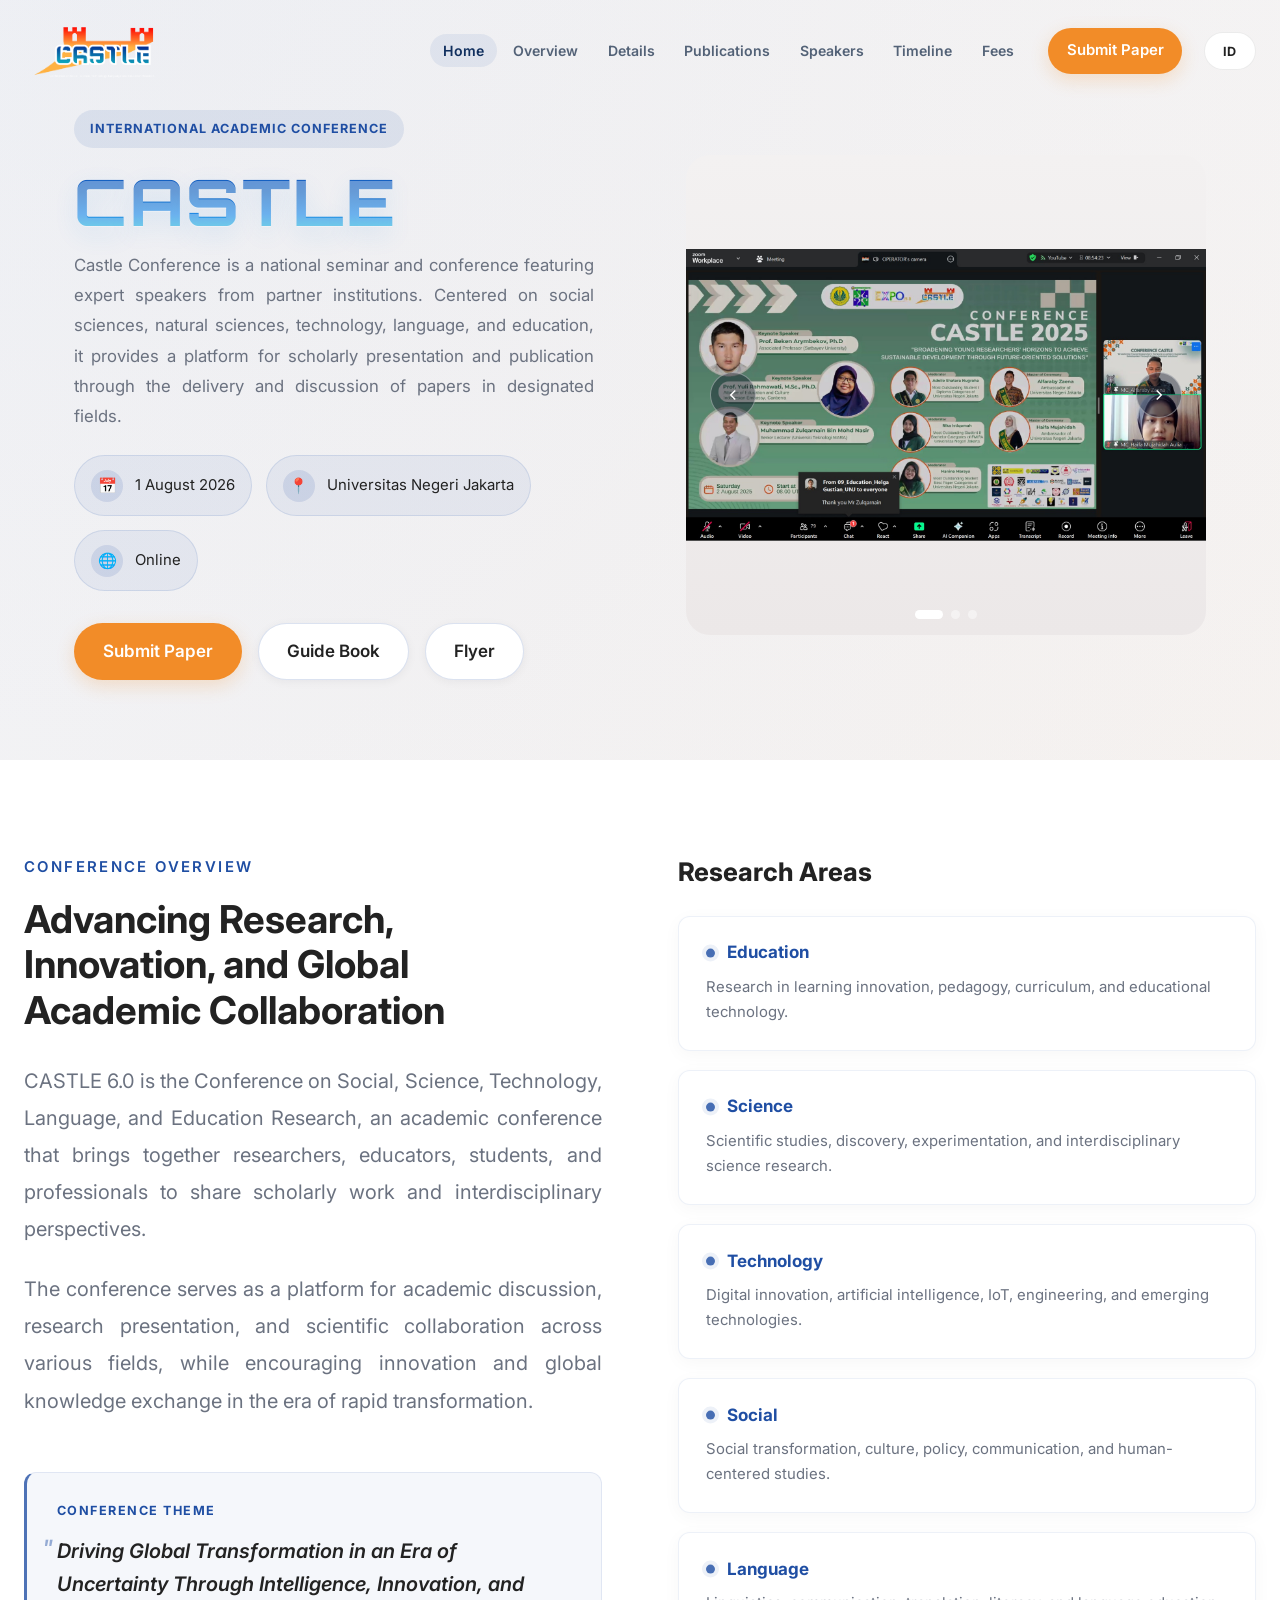
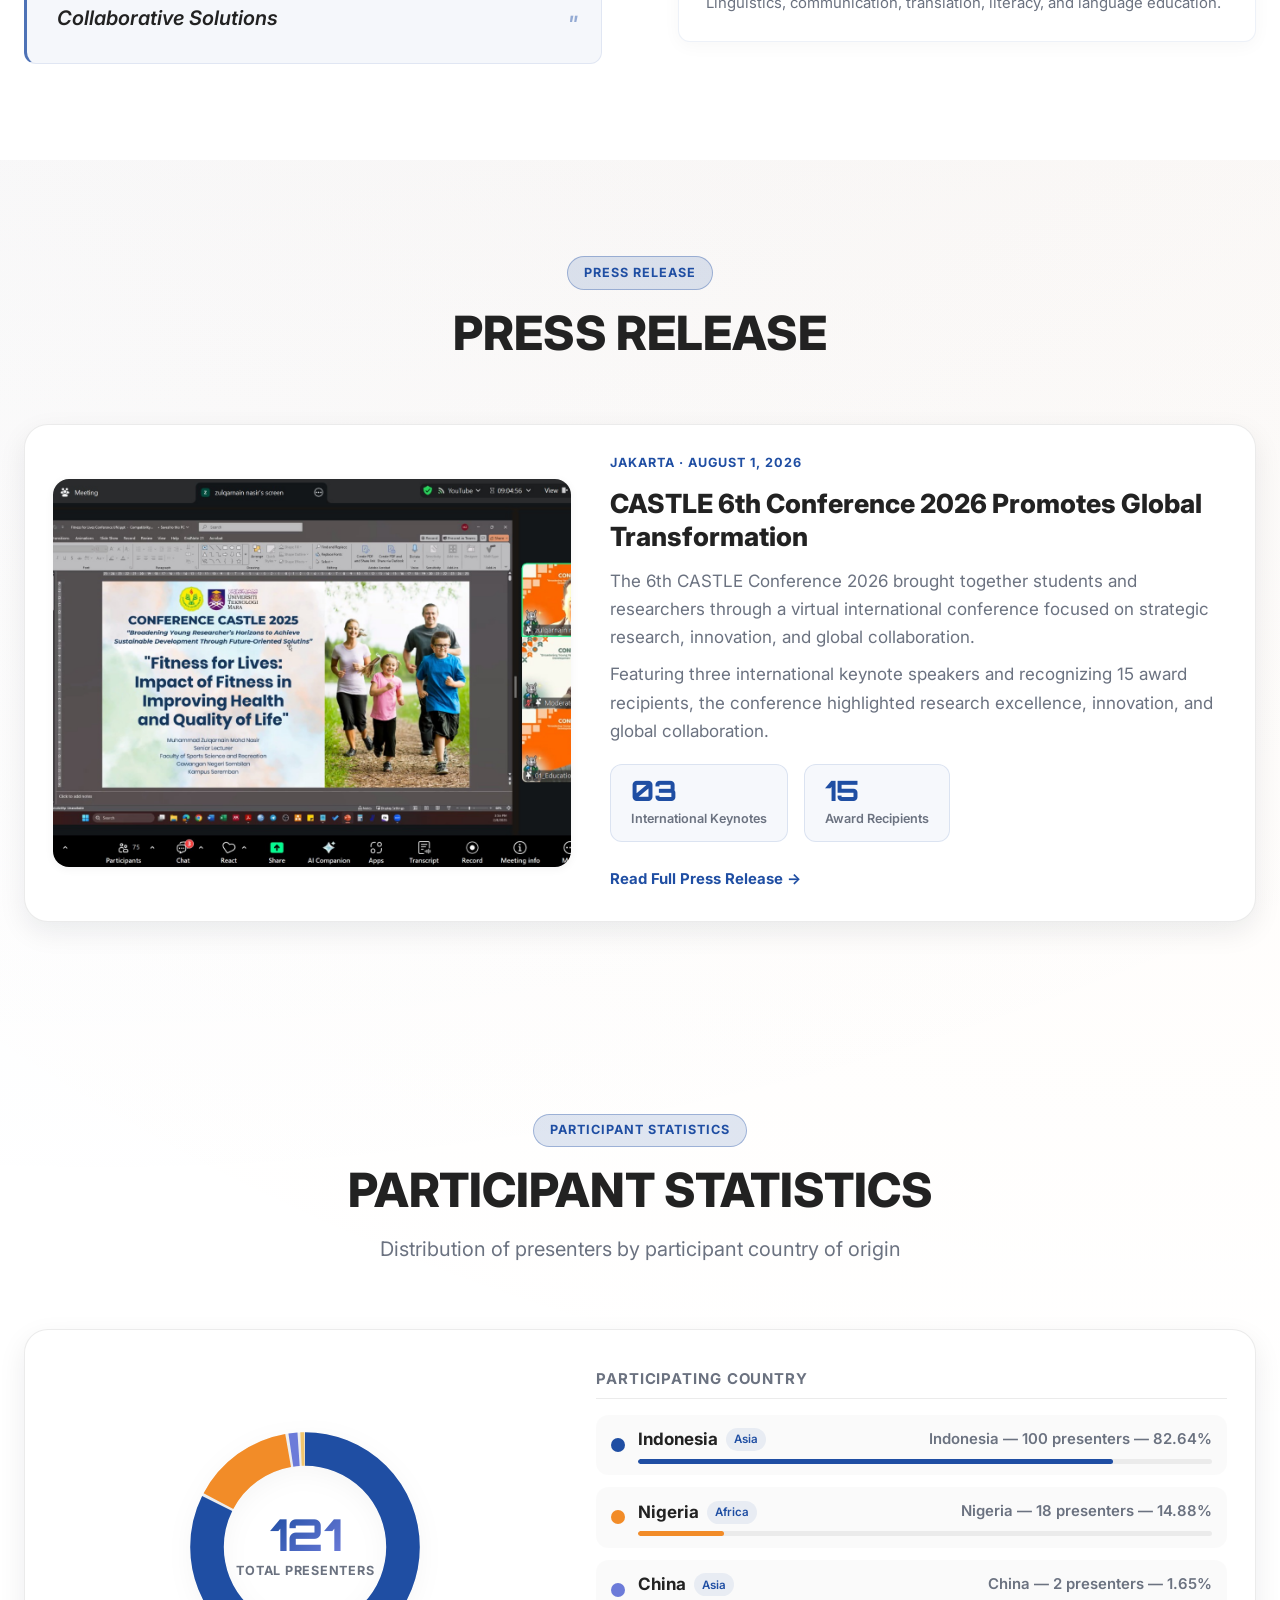
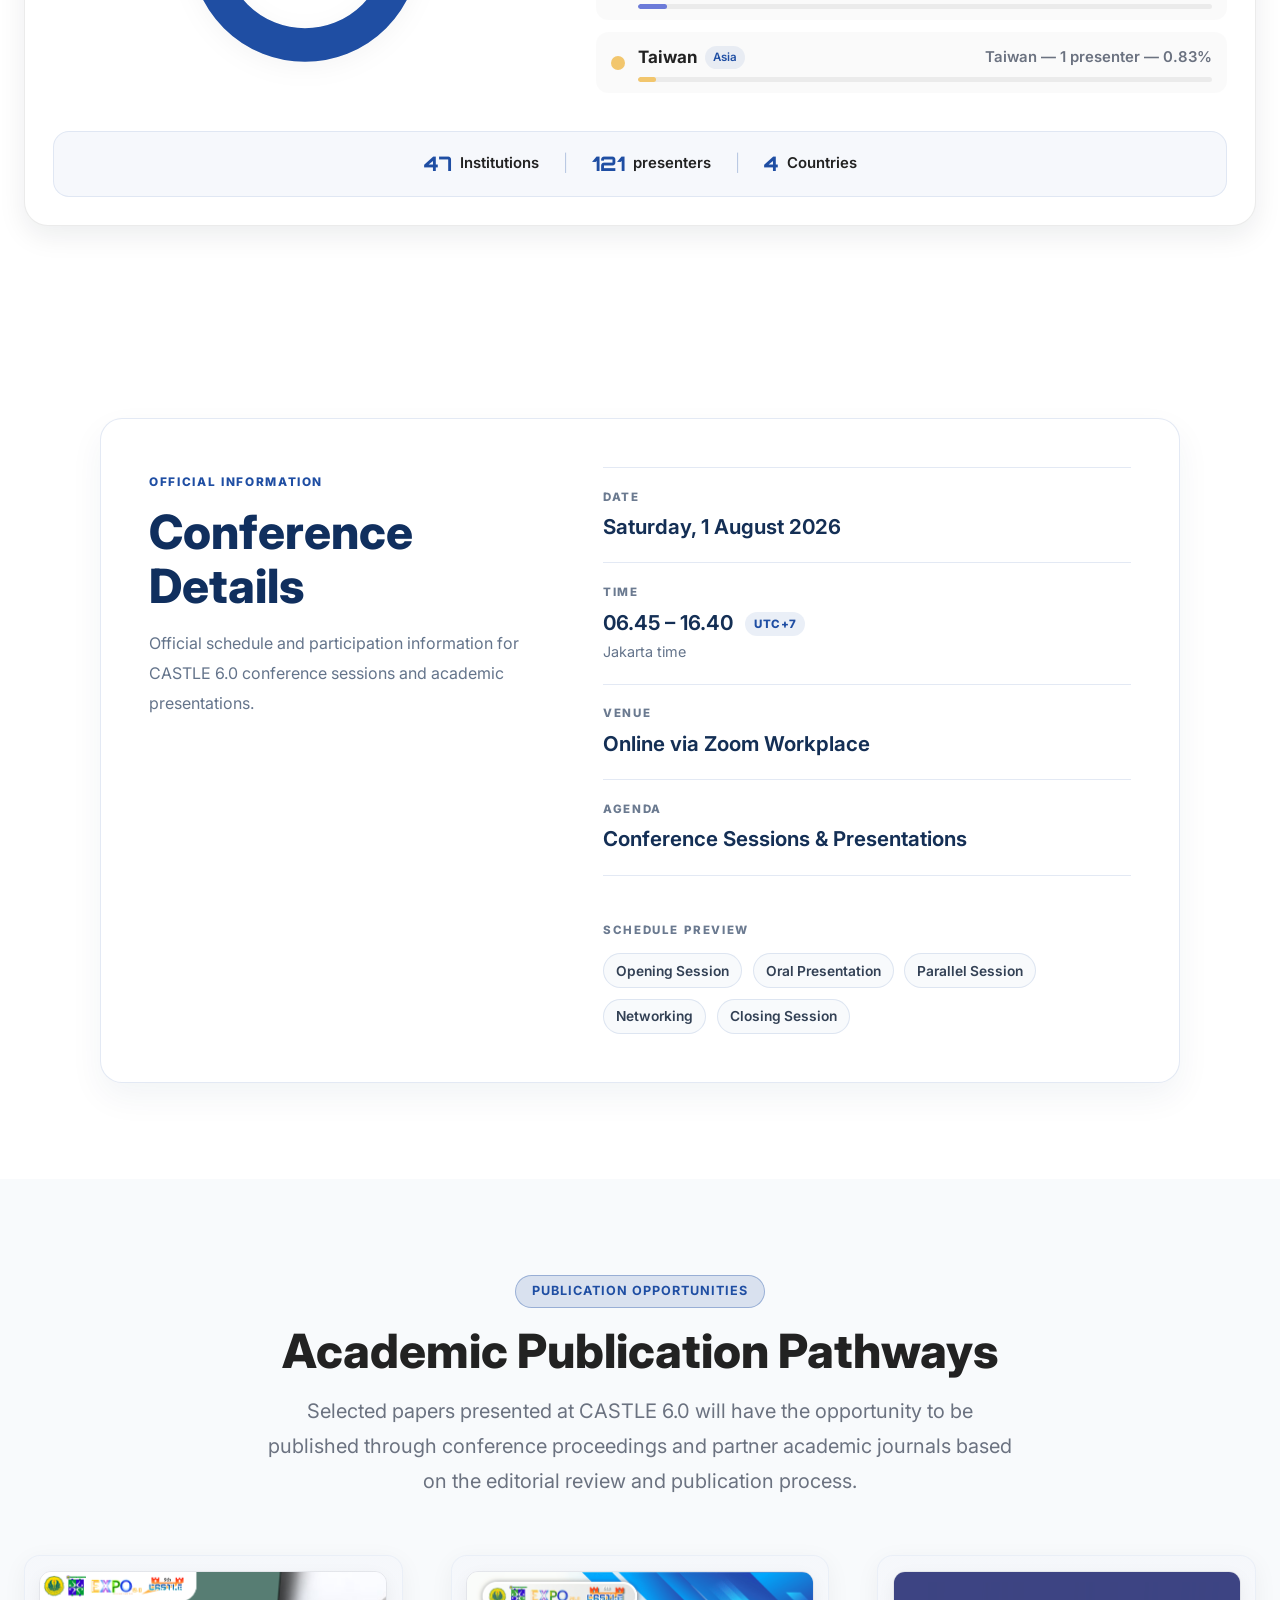
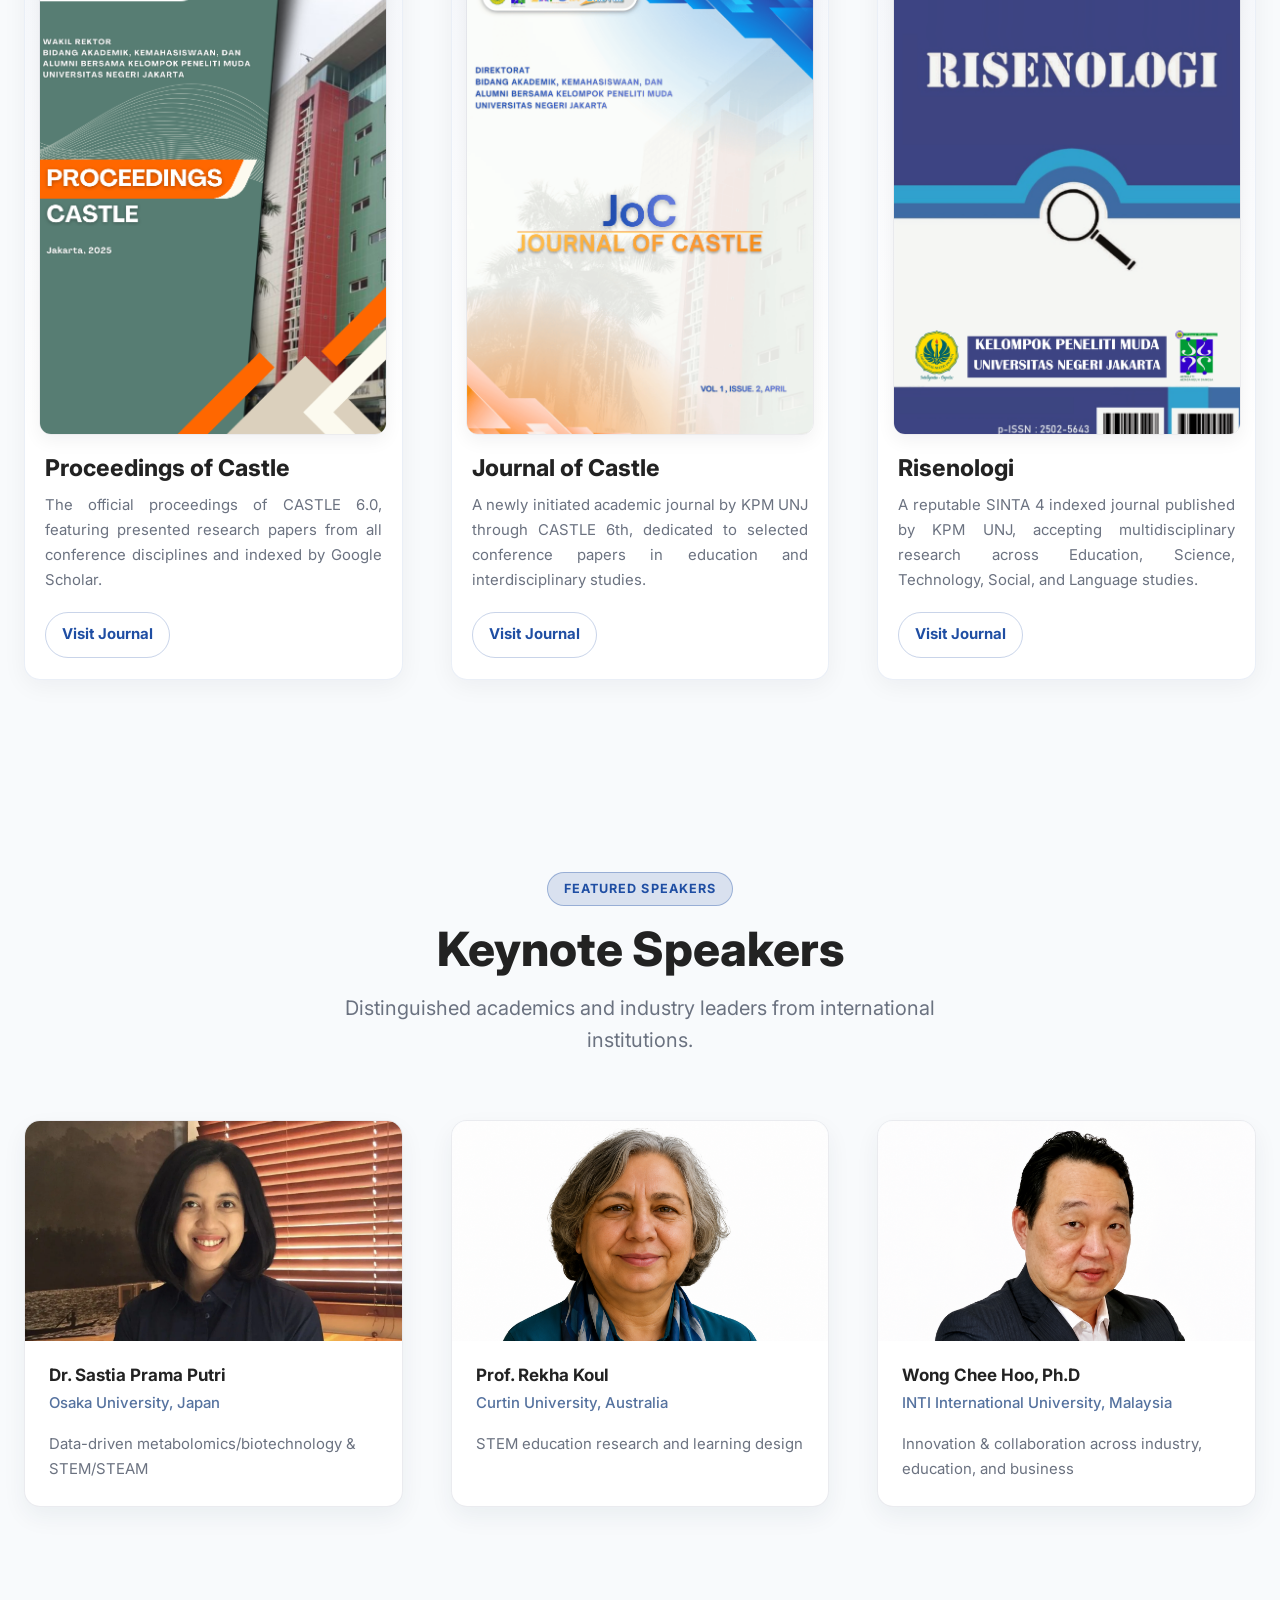
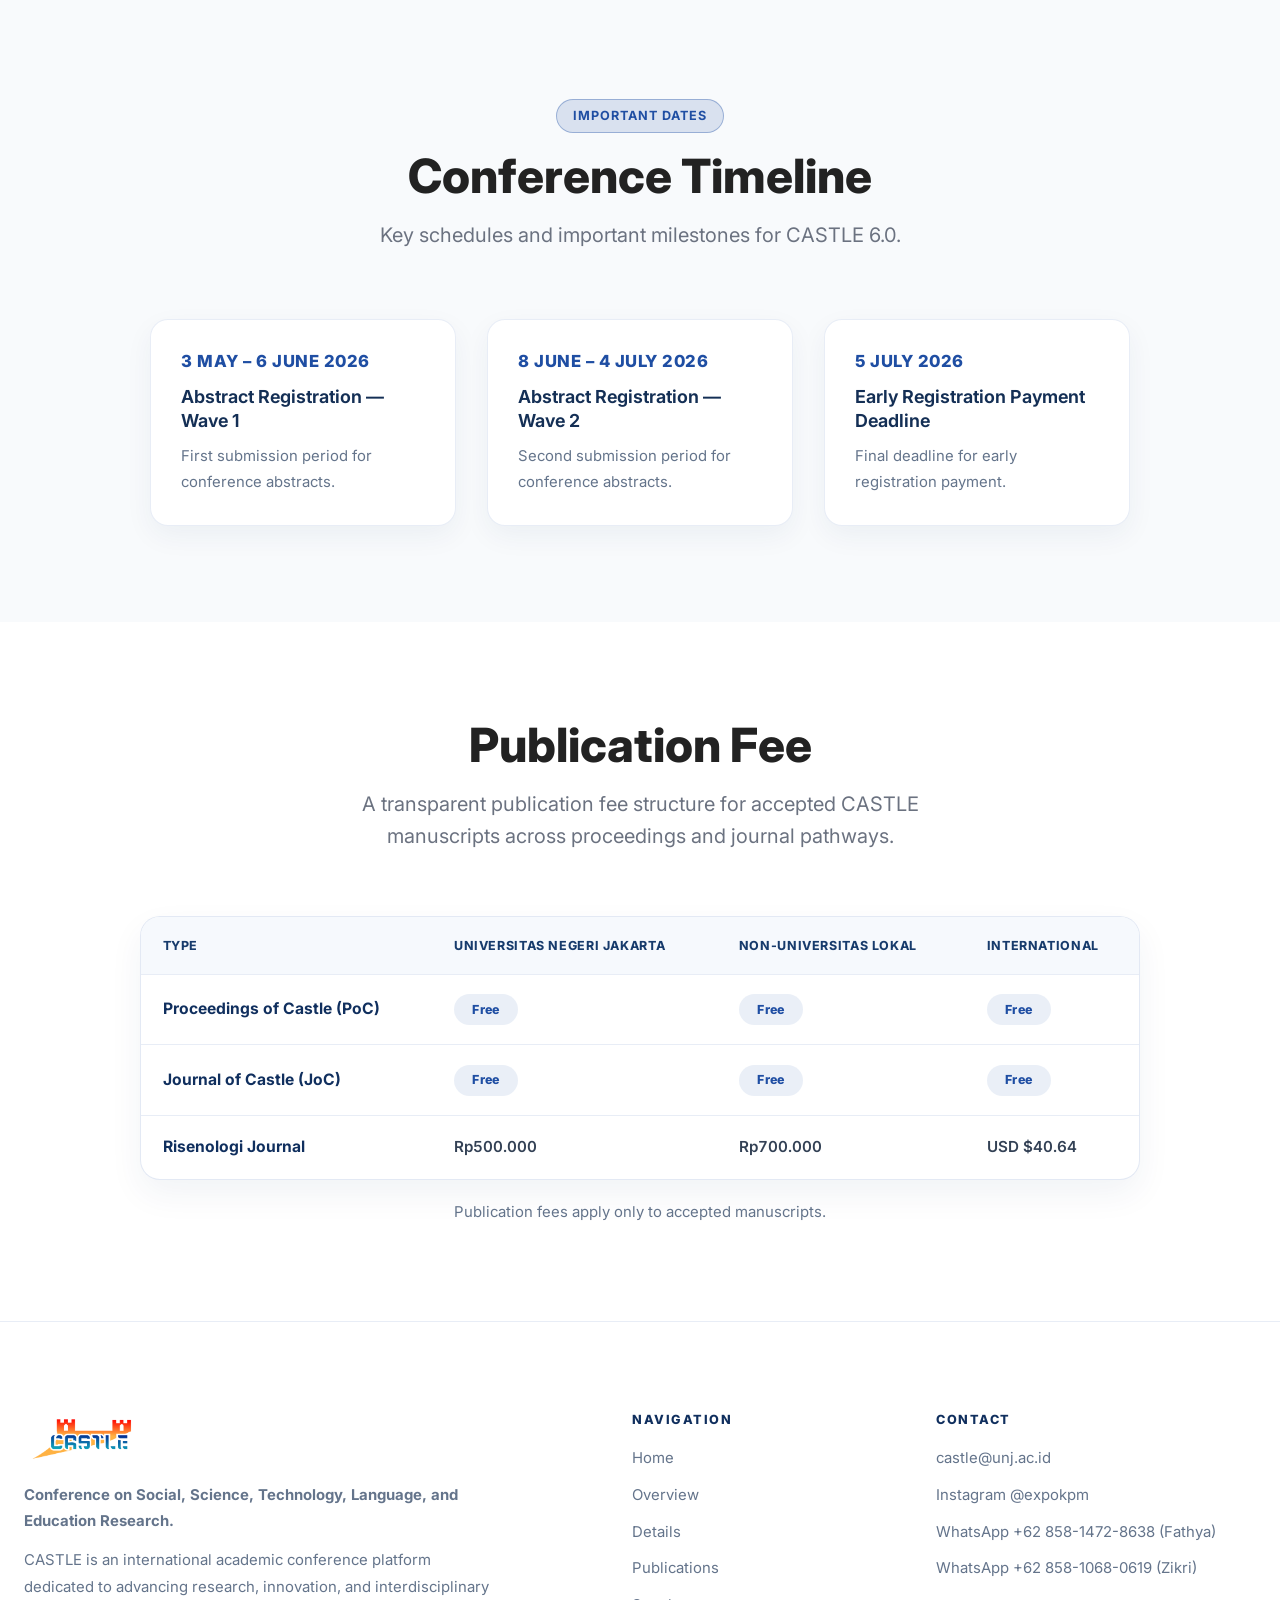
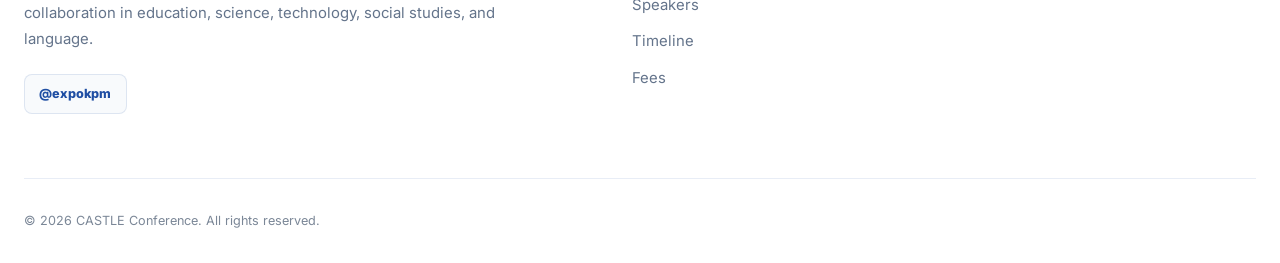
==== commit 20390f0d: "Press realase on index" ====
--- a/index.html
+++ b/index.html
@@ -193,6 +193,56 @@
           </div>
         </div>
       </div>
+    </div>
+  </section>
+
+
+  <!-- ==============================
+       PRESS RELEASE SECTION
+  ============================== -->
+  <section class="press-release-section" id="press-release">
+    <div class="container">
+      <div class="section-header" data-aos="fade-up">
+        <span class="section-tag" data-id="Siaran Pers" data-en="Press Release">Press Release</span>
+        <h2 class="section-title" data-id="SIARAN PERS" data-en="PRESS RELEASE">PRESS RELEASE</h2>
+      </div>
+
+      <article class="press-release-card" data-aos="fade-up">
+        <div class="press-release-content">
+          <div class="press-release-media">
+            <img src="assets/images/Zoom Conference CASTLE 2025.jpeg" alt="CASTLE 6th Conference 2026 Documentation" class="press-release-img" />
+          </div>
+
+          <div class="press-release-body">
+            <div class="press-release-meta">
+              <span class="press-release-date" data-id="Jakarta &middot; 1 Agustus 2026" data-en="Jakarta &middot; August 1, 2026">Jakarta &middot; August 1, 2026</span>
+            </div>
+
+            <h3 class="press-release-title" data-id="Konferensi CASTLE Ke-6 2026 Mendorong Transformasi Global" data-en="CASTLE 6th Conference 2026 Promotes Global Transformation">CASTLE 6th Conference 2026 Promotes Global Transformation</h3>
+
+            <div class="press-release-excerpt">
+              <p data-id="Konferensi CASTLE ke-6 2026 mempertemukan para mahasiswa dan peneliti melalui konferensi internasional daring yang berfokus pada riset strategis, inovasi, dan kolaborasi global." data-en="The 6th CASTLE Conference 2026 brought together students and researchers through a virtual international conference focused on strategic research, innovation, and global collaboration.">The 6th CASTLE Conference 2026 brought together students and researchers through a virtual international conference focused on strategic research, innovation, and global collaboration.</p>
+              <p data-id="Menghadirkan tiga pembicara utama internasional dan memberikan penghargaan kepada 15 penerima, konferensi ini menonjolkan keunggulan riset, inovasi, dan kolaborasi global." data-en="Featuring three international keynote speakers and recognizing 15 award recipients, the conference highlighted research excellence, innovation, and global collaboration.">Featuring three international keynote speakers and recognizing 15 award recipients, the conference highlighted research excellence, innovation, and global collaboration.</p>
+            </div>
+
+            <!-- Mini Highlight Statistics Cards -->
+            <div class="press-release-highlights">
+              <div class="press-release-highlight">
+                <span class="press-release-number">03</span>
+                <span class="press-release-label" data-id="Pembicara Utama" data-en="International Keynotes">International Keynotes</span>
+              </div>
+              <div class="press-release-highlight">
+                <span class="press-release-number">15</span>
+                <span class="press-release-label" data-id="Penerima Penghargaan" data-en="Award Recipients">Award Recipients</span>
+              </div>
+            </div>
+
+            <div class="press-release-actions">
+              <a href="press-release.html" class="press-release-link" data-id="Baca Siaran Pers Lengkap &rarr;" data-en="Read Full Press Release &rarr;">Read Full Press Release &rarr;</a>
+            </div>
+          </div>
+        </div>
+      </article>
     </div>
   </section>
 
--- a/assets/css/style.css
+++ b/assets/css/style.css
@@ -1955,9 +1955,171 @@
     display: none;
   }
 
-  .participant-summary-item {
-    flex-basis: 100%;
-    justify-content: center;
-  }
-}
-
+}
+
+/* ─────────────────────────────────────────────────────────
+   PRESS RELEASE SECTION (FEATURED PREVIEW STYLE)
+   ───────────────────────────────────────────────────────── */
+.press-release-section {
+  padding-block: var(--space-4xl);
+  position: relative;
+}
+
+.press-release-card {
+  background: var(--clr-bg-card);
+  border-radius: var(--radius-xl);
+  border: 1px solid var(--clr-border);
+  box-shadow: var(--shadow-md);
+  padding: var(--space-fluid-lg);
+  transition: box-shadow var(--transition-base), transform var(--transition-base);
+}
+
+.press-release-card:hover {
+  box-shadow: var(--shadow-lg);
+}
+
+.press-release-content {
+  display: grid;
+  grid-template-columns: minmax(0, 1.05fr) minmax(0, 1.25fr);
+  gap: var(--space-fluid-xl);
+  align-items: center;
+}
+
+.press-release-media {
+  width: 100%;
+  border-radius: var(--radius-lg);
+  overflow: hidden;
+  box-shadow: var(--shadow-sm);
+  aspect-ratio: 4 / 3;
+}
+
+.press-release-img {
+  width: 100%;
+  height: 100%;
+  object-fit: cover;
+  transition: transform 0.5s ease;
+}
+
+.press-release-card:hover .press-release-img {
+  transform: scale(1.02);
+}
+
+.press-release-body {
+  display: flex;
+  flex-direction: column;
+  gap: 0.85rem;
+}
+
+.press-release-meta {
+  display: flex;
+  align-items: center;
+  gap: 0.75rem;
+}
+
+.press-release-date {
+  font-size: var(--fs-xs);
+  font-weight: 700;
+  color: var(--clr-primary);
+  text-transform: uppercase;
+  letter-spacing: 0.08em;
+}
+
+.press-release-title {
+  font-size: clamp(var(--fs-xl), 2.1vw, var(--fs-2xl));
+  font-weight: 800;
+  line-height: 1.25;
+  color: var(--clr-text-primary);
+}
+
+.press-release-excerpt {
+  display: flex;
+  flex-direction: column;
+  gap: 0.6rem;
+  font-size: var(--fs-md);
+  color: var(--clr-text-secondary);
+  line-height: 1.65;
+}
+
+/* Mini Highlight Statistics Cards */
+.press-release-highlights {
+  display: flex;
+  gap: 1rem;
+  margin-block: 0.35rem;
+}
+
+.press-release-highlight {
+  display: flex;
+  flex-direction: column;
+  padding: 0.75rem 1.25rem;
+  background: rgba(31, 78, 163, 0.04);
+  border: 1px solid rgba(31, 78, 163, 0.12);
+  border-radius: var(--radius-md);
+  min-width: 130px;
+}
+
+.press-release-number {
+  font-family: 'Orbitron', var(--font-base);
+  font-size: 1.75rem;
+  font-weight: 800;
+  color: var(--clr-primary);
+  line-height: 1;
+}
+
+.press-release-label {
+  font-size: var(--fs-xs);
+  font-weight: 600;
+  color: var(--clr-text-secondary);
+  margin-top: 4px;
+}
+
+.press-release-actions {
+  margin-top: 0.25rem;
+}
+
+.press-release-link {
+  display: inline-flex;
+  align-items: center;
+  gap: 6px;
+  font-size: var(--fs-sm);
+  font-weight: 700;
+  color: var(--clr-primary);
+  transition: color var(--transition-fast), transform var(--transition-fast);
+}
+
+.press-release-link:hover {
+  color: var(--clr-accent);
+  transform: translateX(4px);
+}
+
+/* Responsive Media Queries for Press Release */
+@media (max-width: 992px) {
+  .press-release-content {
+    grid-template-columns: 1fr;
+    gap: var(--space-lg);
+  }
+
+  .press-release-media {
+    max-width: 640px;
+    margin-inline: auto;
+  }
+}
+
+@media (max-width: 576px) {
+  .press-release-highlights {
+    display: grid;
+    grid-template-columns: 1fr 1fr;
+    gap: 0.75rem;
+  }
+
+  .press-release-highlight {
+    min-width: 0;
+    padding: 0.65rem 0.9rem;
+  }
+
+  .press-release-number {
+    font-size: 1.5rem;
+  }
+}
+
+
+
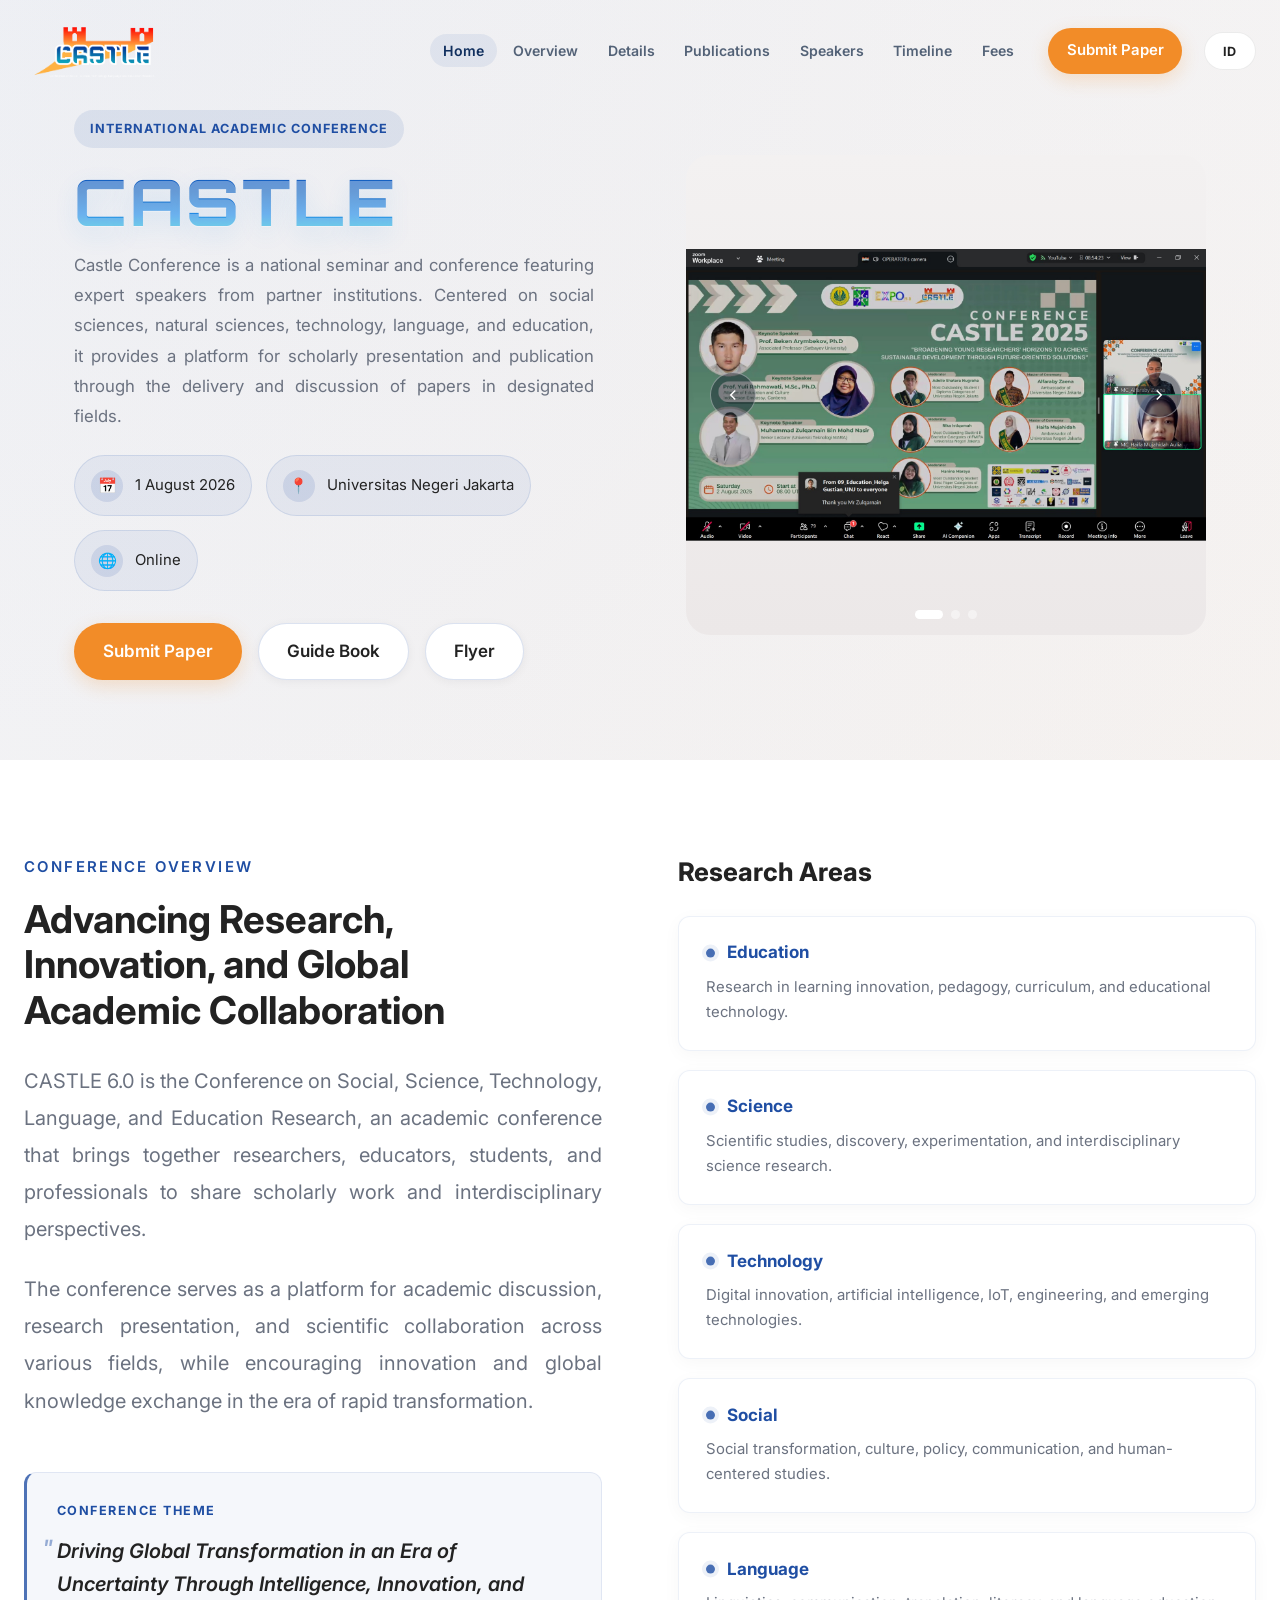
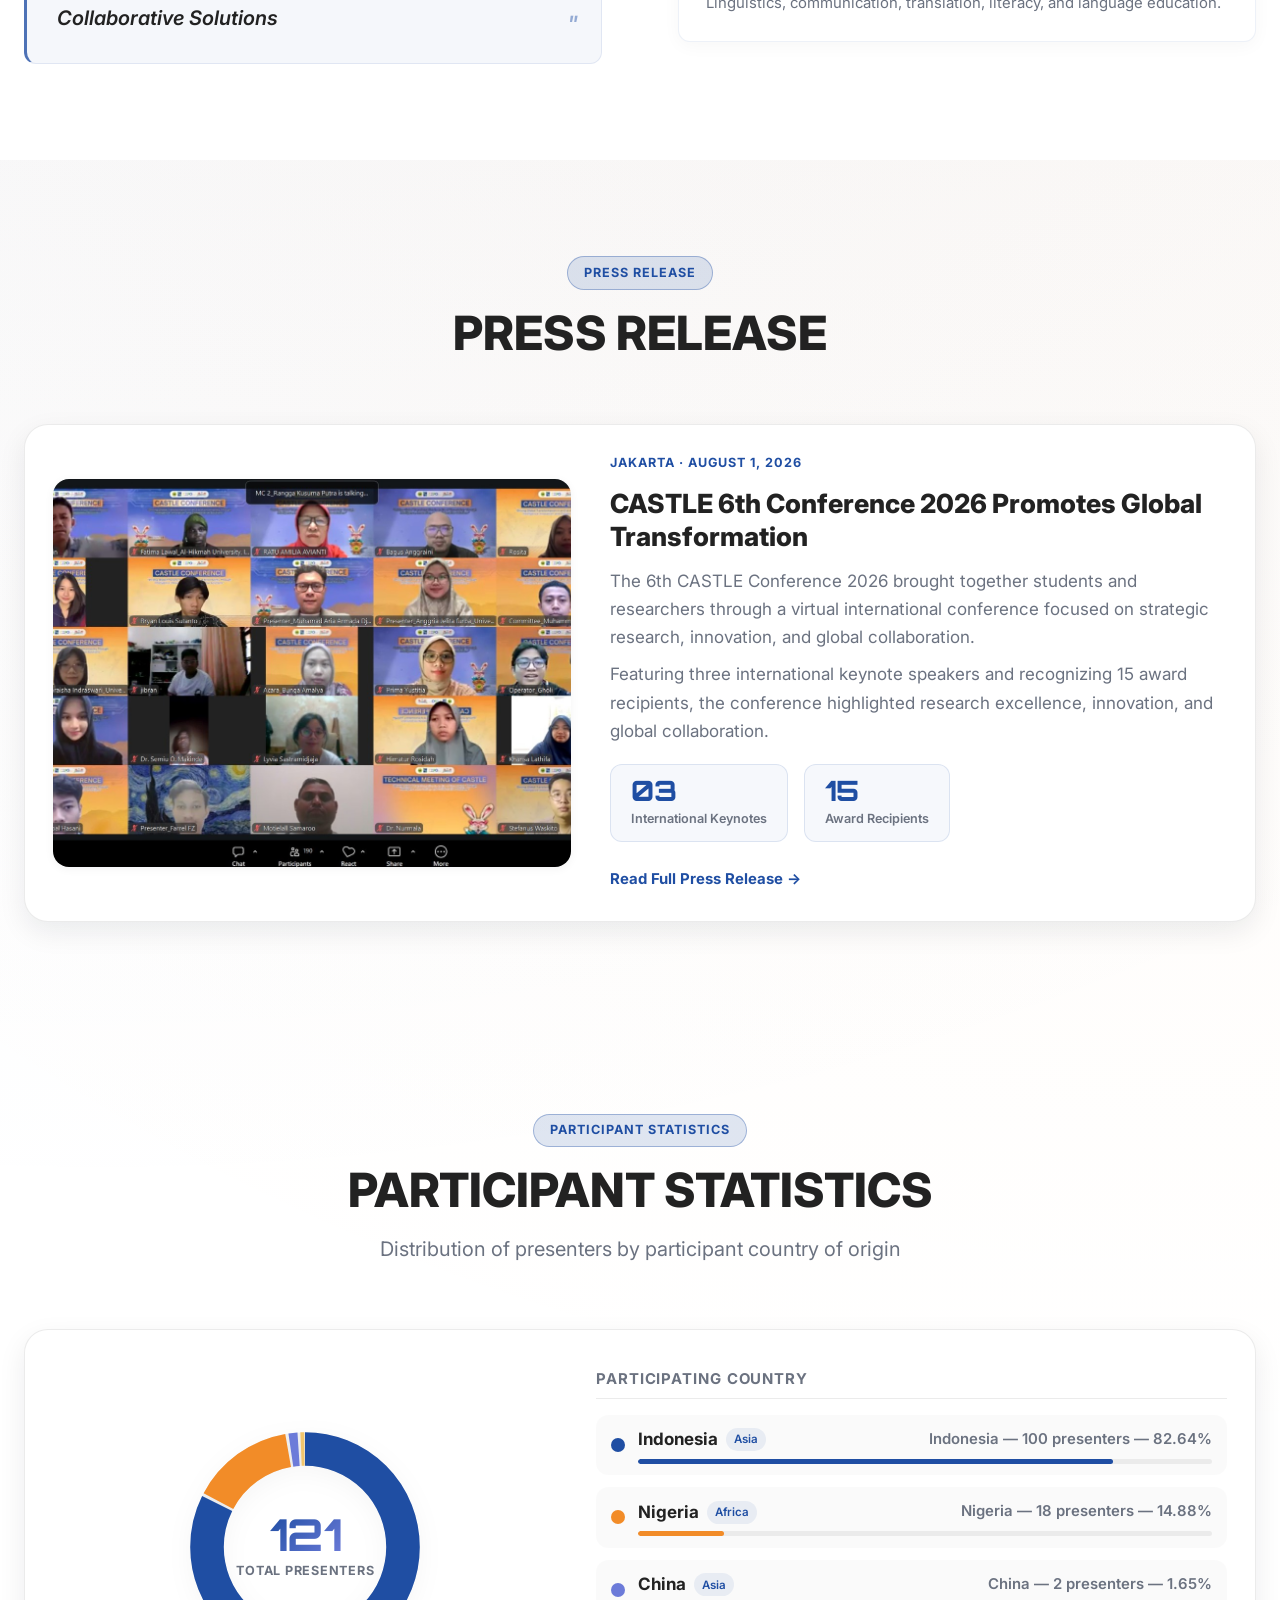
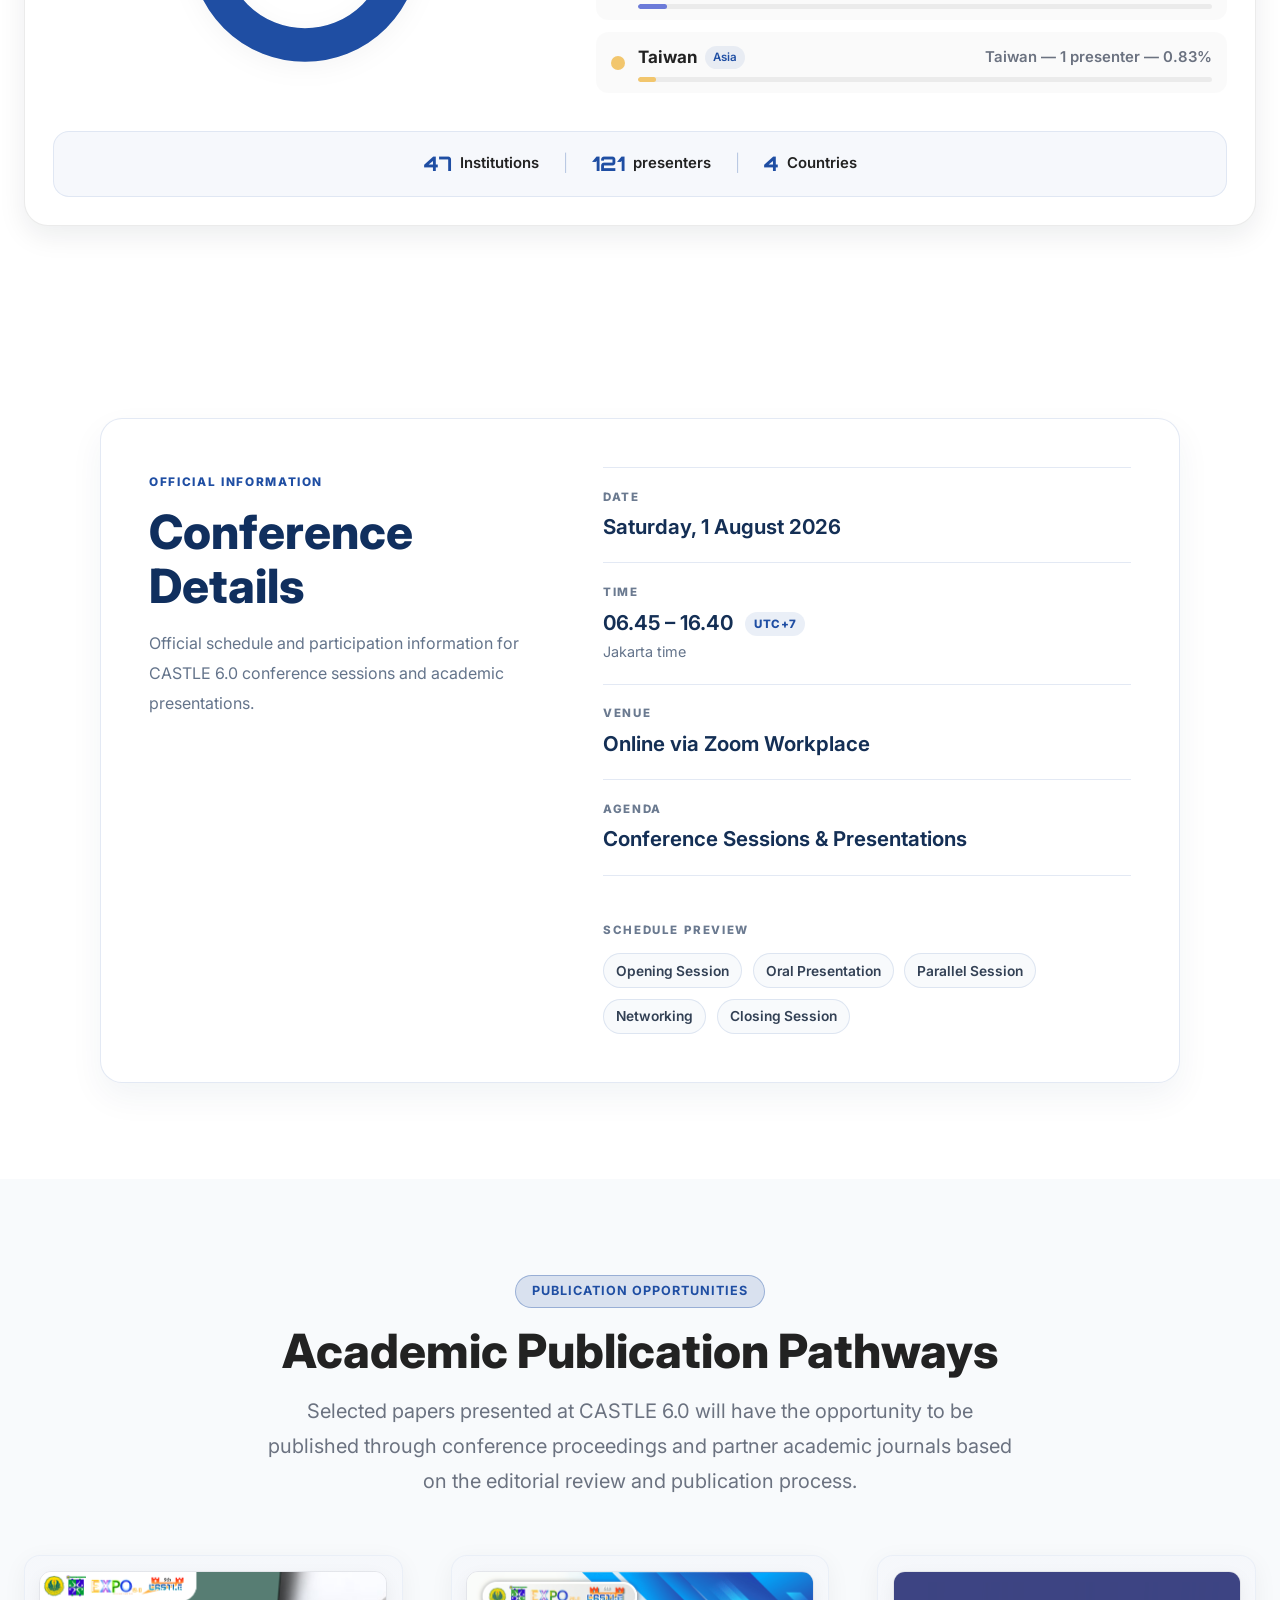
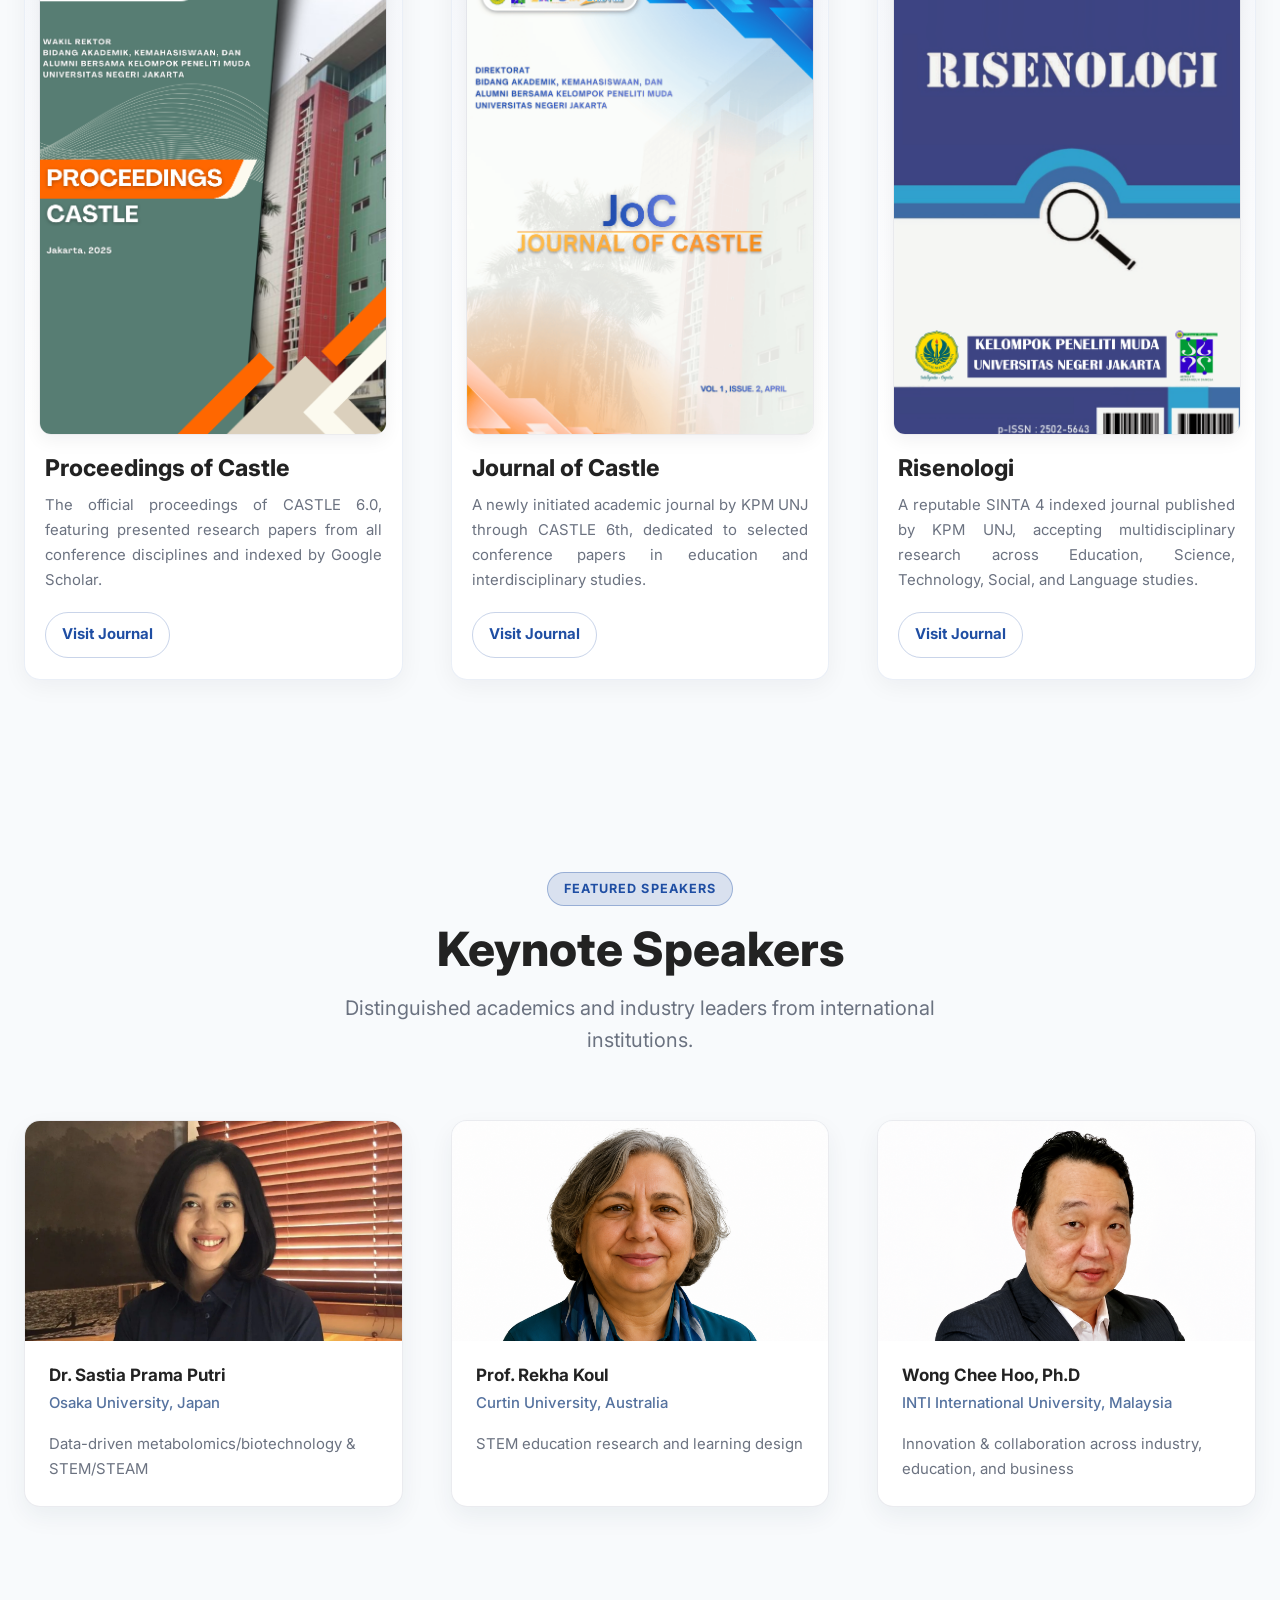
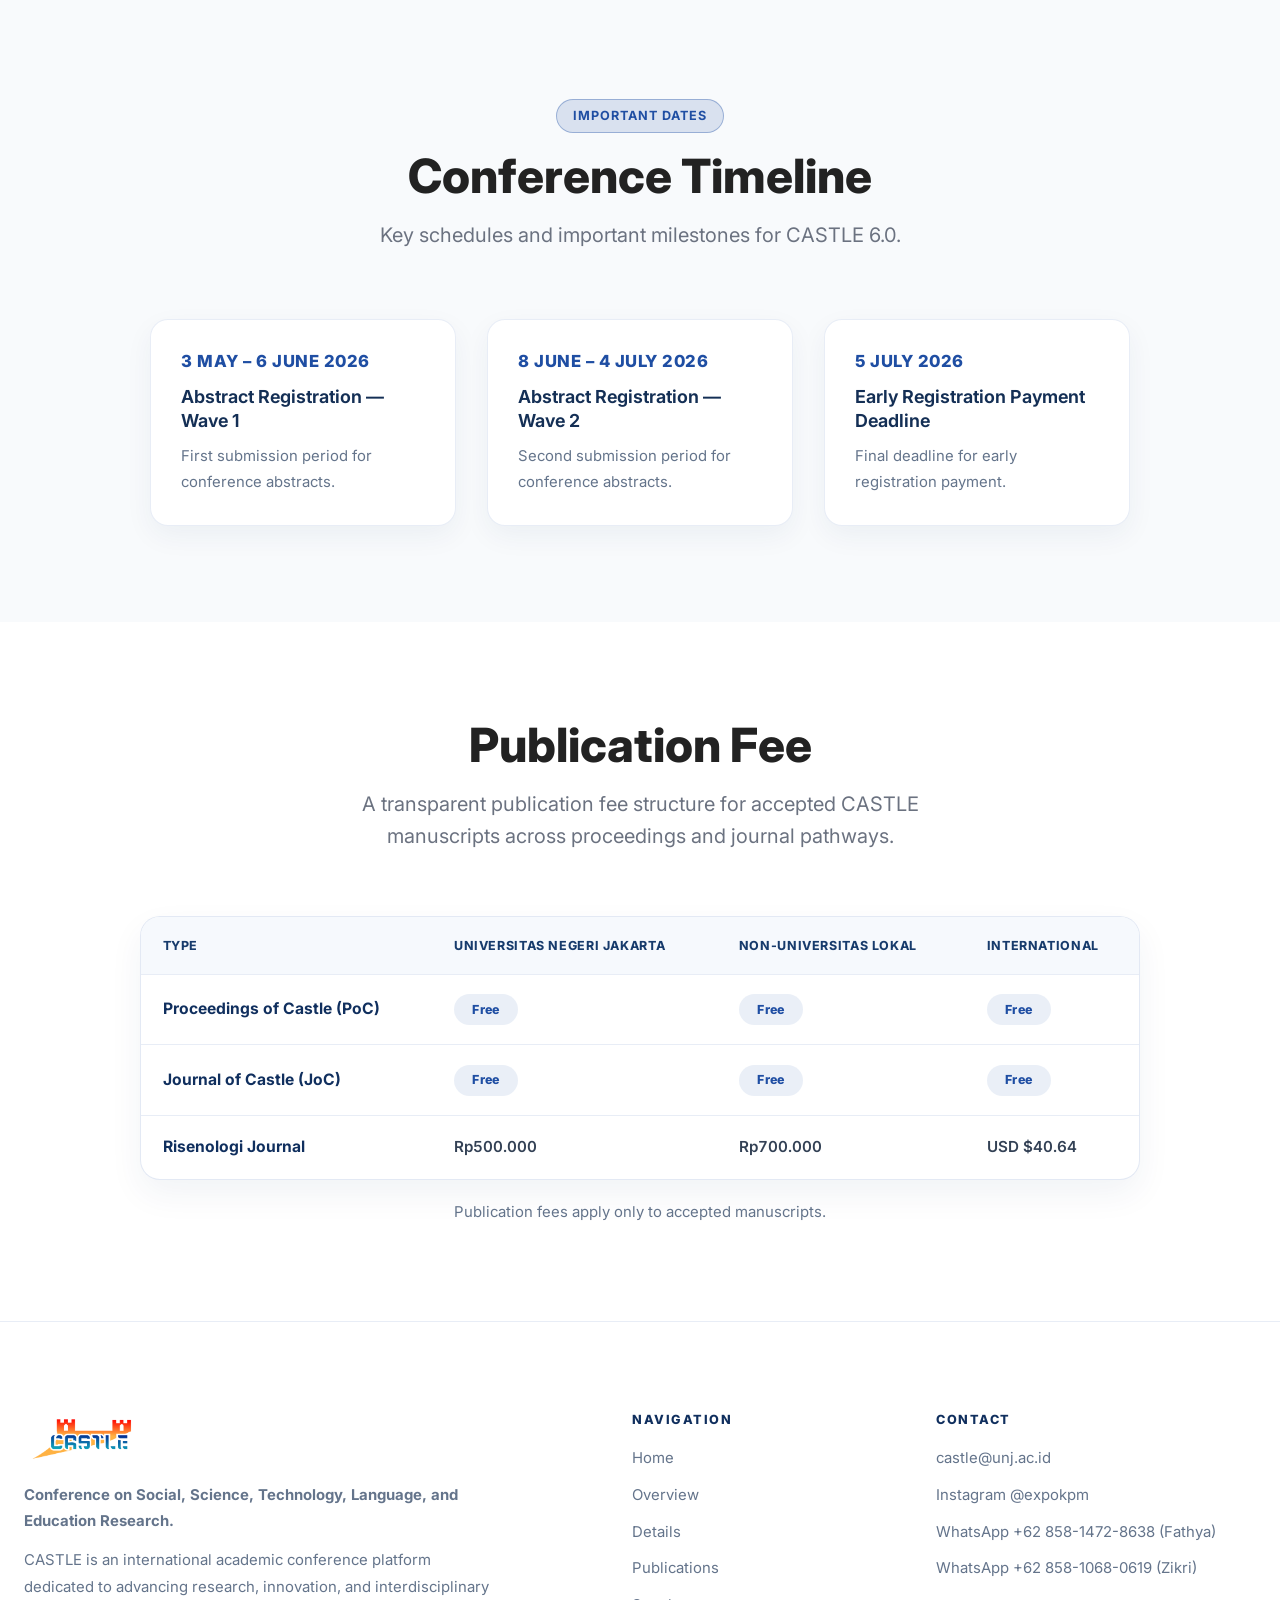
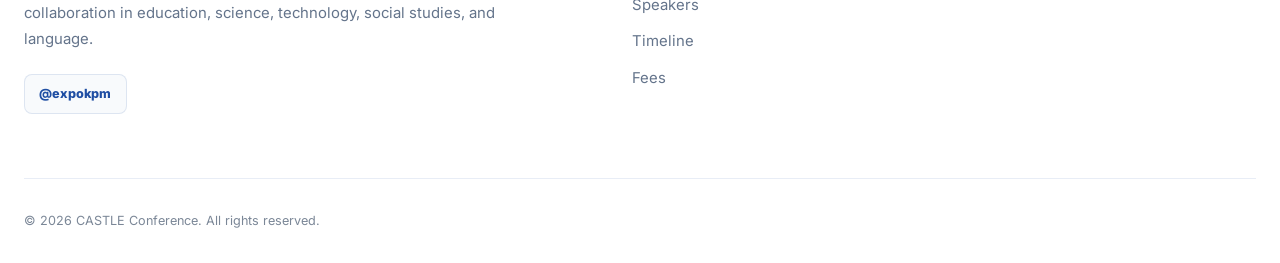
==== commit 658114bf: "Update index.html" ====
--- a/index.html
+++ b/index.html
@@ -210,35 +210,48 @@
       <article class="press-release-card" data-aos="fade-up">
         <div class="press-release-content">
           <div class="press-release-media">
-            <img src="assets/images/Zoom Conference CASTLE 2025.jpeg" alt="CASTLE 6th Conference 2026 Documentation" class="press-release-img" />
+            <img src="assets/images/press-release/utama.jpeg" alt="CASTLE 6th Conference 2026 Documentation"
+              class="press-release-img" />
           </div>
 
           <div class="press-release-body">
             <div class="press-release-meta">
-              <span class="press-release-date" data-id="Jakarta &middot; 1 Agustus 2026" data-en="Jakarta &middot; August 1, 2026">Jakarta &middot; August 1, 2026</span>
-            </div>
-
-            <h3 class="press-release-title" data-id="Konferensi CASTLE Ke-6 2026 Mendorong Transformasi Global" data-en="CASTLE 6th Conference 2026 Promotes Global Transformation">CASTLE 6th Conference 2026 Promotes Global Transformation</h3>
+              <span class="press-release-date" data-id="Jakarta &middot; 1 Agustus 2026"
+                data-en="Jakarta &middot; August 1, 2026">Jakarta &middot; August 1, 2026</span>
+            </div>
+
+            <h3 class="press-release-title" data-id="Konferensi CASTLE Ke-6 2026 Mendorong Transformasi Global"
+              data-en="CASTLE 6th Conference 2026 Promotes Global Transformation">CASTLE 6th Conference 2026 Promotes
+              Global Transformation</h3>
 
             <div class="press-release-excerpt">
-              <p data-id="Konferensi CASTLE ke-6 2026 mempertemukan para mahasiswa dan peneliti melalui konferensi internasional daring yang berfokus pada riset strategis, inovasi, dan kolaborasi global." data-en="The 6th CASTLE Conference 2026 brought together students and researchers through a virtual international conference focused on strategic research, innovation, and global collaboration.">The 6th CASTLE Conference 2026 brought together students and researchers through a virtual international conference focused on strategic research, innovation, and global collaboration.</p>
-              <p data-id="Menghadirkan tiga pembicara utama internasional dan memberikan penghargaan kepada 15 penerima, konferensi ini menonjolkan keunggulan riset, inovasi, dan kolaborasi global." data-en="Featuring three international keynote speakers and recognizing 15 award recipients, the conference highlighted research excellence, innovation, and global collaboration.">Featuring three international keynote speakers and recognizing 15 award recipients, the conference highlighted research excellence, innovation, and global collaboration.</p>
+              <p data-id="Konferensi CASTLE ke-6 2026 mempertemukan para mahasiswa dan peneliti melalui konferensi internasional daring yang berfokus pada riset strategis, inovasi, dan kolaborasi global."
+                data-en="The 6th CASTLE Conference 2026 brought together students and researchers through a virtual international conference focused on strategic research, innovation, and global collaboration.">
+                The 6th CASTLE Conference 2026 brought together students and researchers through a virtual international
+                conference focused on strategic research, innovation, and global collaboration.</p>
+              <p data-id="Menghadirkan tiga pembicara utama internasional dan memberikan penghargaan kepada 15 penerima, konferensi ini menonjolkan keunggulan riset, inovasi, dan kolaborasi global."
+                data-en="Featuring three international keynote speakers and recognizing 15 award recipients, the conference highlighted research excellence, innovation, and global collaboration.">
+                Featuring three international keynote speakers and recognizing 15 award recipients, the conference
+                highlighted research excellence, innovation, and global collaboration.</p>
             </div>
 
             <!-- Mini Highlight Statistics Cards -->
             <div class="press-release-highlights">
               <div class="press-release-highlight">
                 <span class="press-release-number">03</span>
-                <span class="press-release-label" data-id="Pembicara Utama" data-en="International Keynotes">International Keynotes</span>
+                <span class="press-release-label" data-id="Pembicara Utama"
+                  data-en="International Keynotes">International Keynotes</span>
               </div>
               <div class="press-release-highlight">
                 <span class="press-release-number">15</span>
-                <span class="press-release-label" data-id="Penerima Penghargaan" data-en="Award Recipients">Award Recipients</span>
+                <span class="press-release-label" data-id="Penerima Penghargaan" data-en="Award Recipients">Award
+                  Recipients</span>
               </div>
             </div>
 
             <div class="press-release-actions">
-              <a href="press-release.html" class="press-release-link" data-id="Baca Siaran Pers Lengkap &rarr;" data-en="Read Full Press Release &rarr;">Read Full Press Release &rarr;</a>
+              <a href="press-release.html" class="press-release-link" data-id="Baca Siaran Pers Lengkap &rarr;"
+                data-en="Read Full Press Release &rarr;">Read Full Press Release &rarr;</a>
             </div>
           </div>
         </div>
